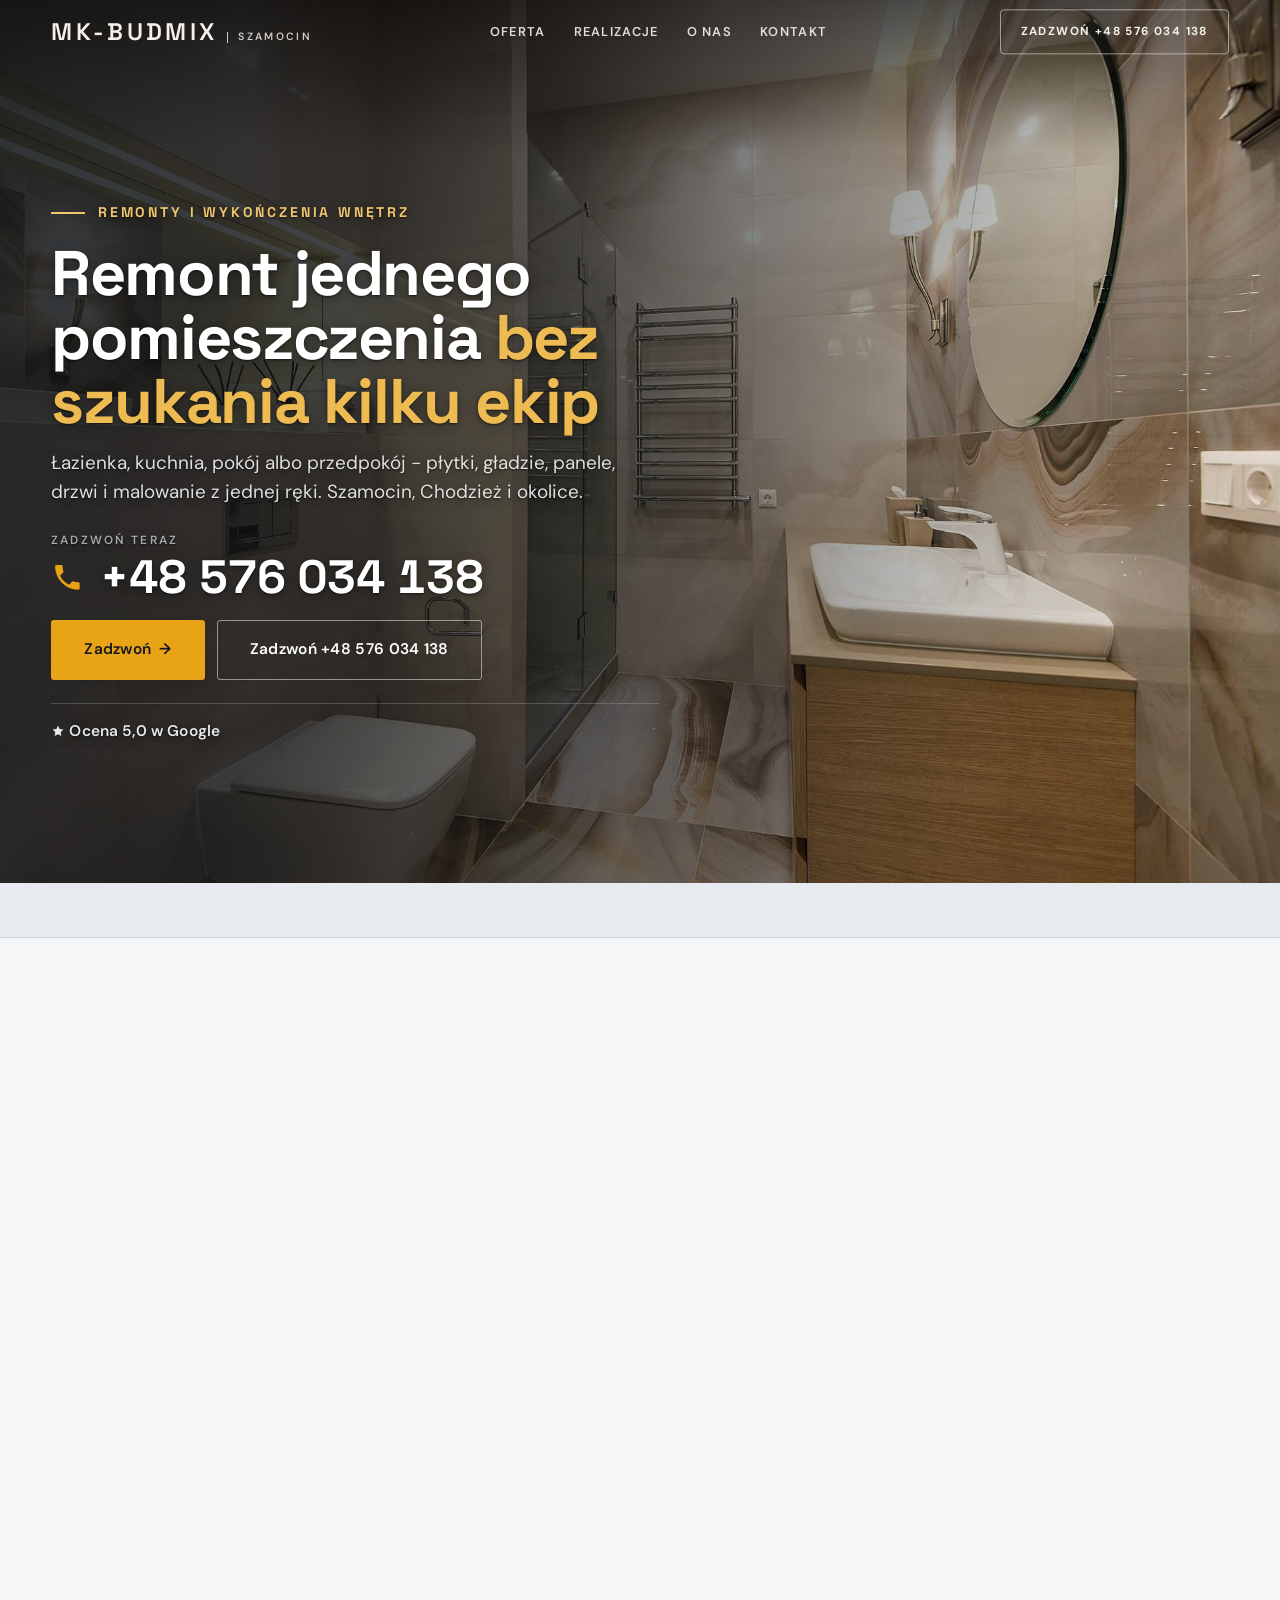
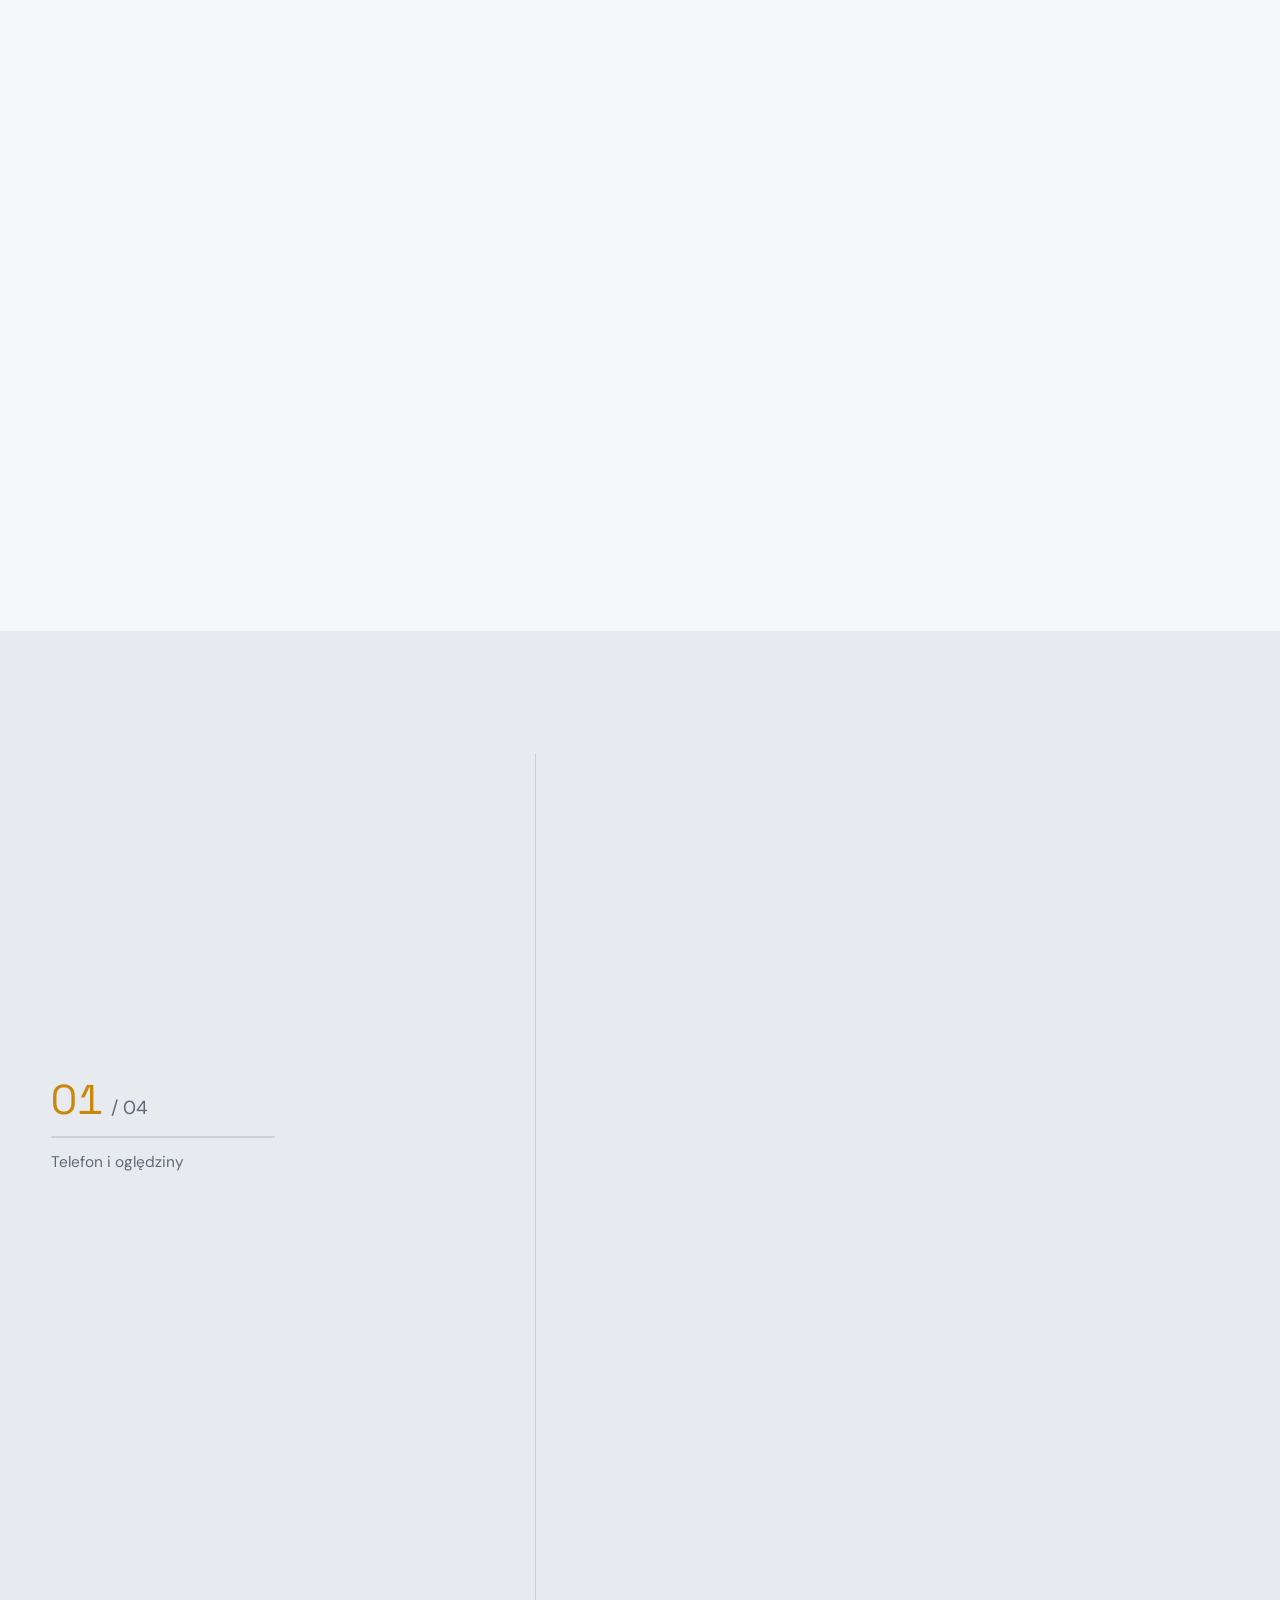
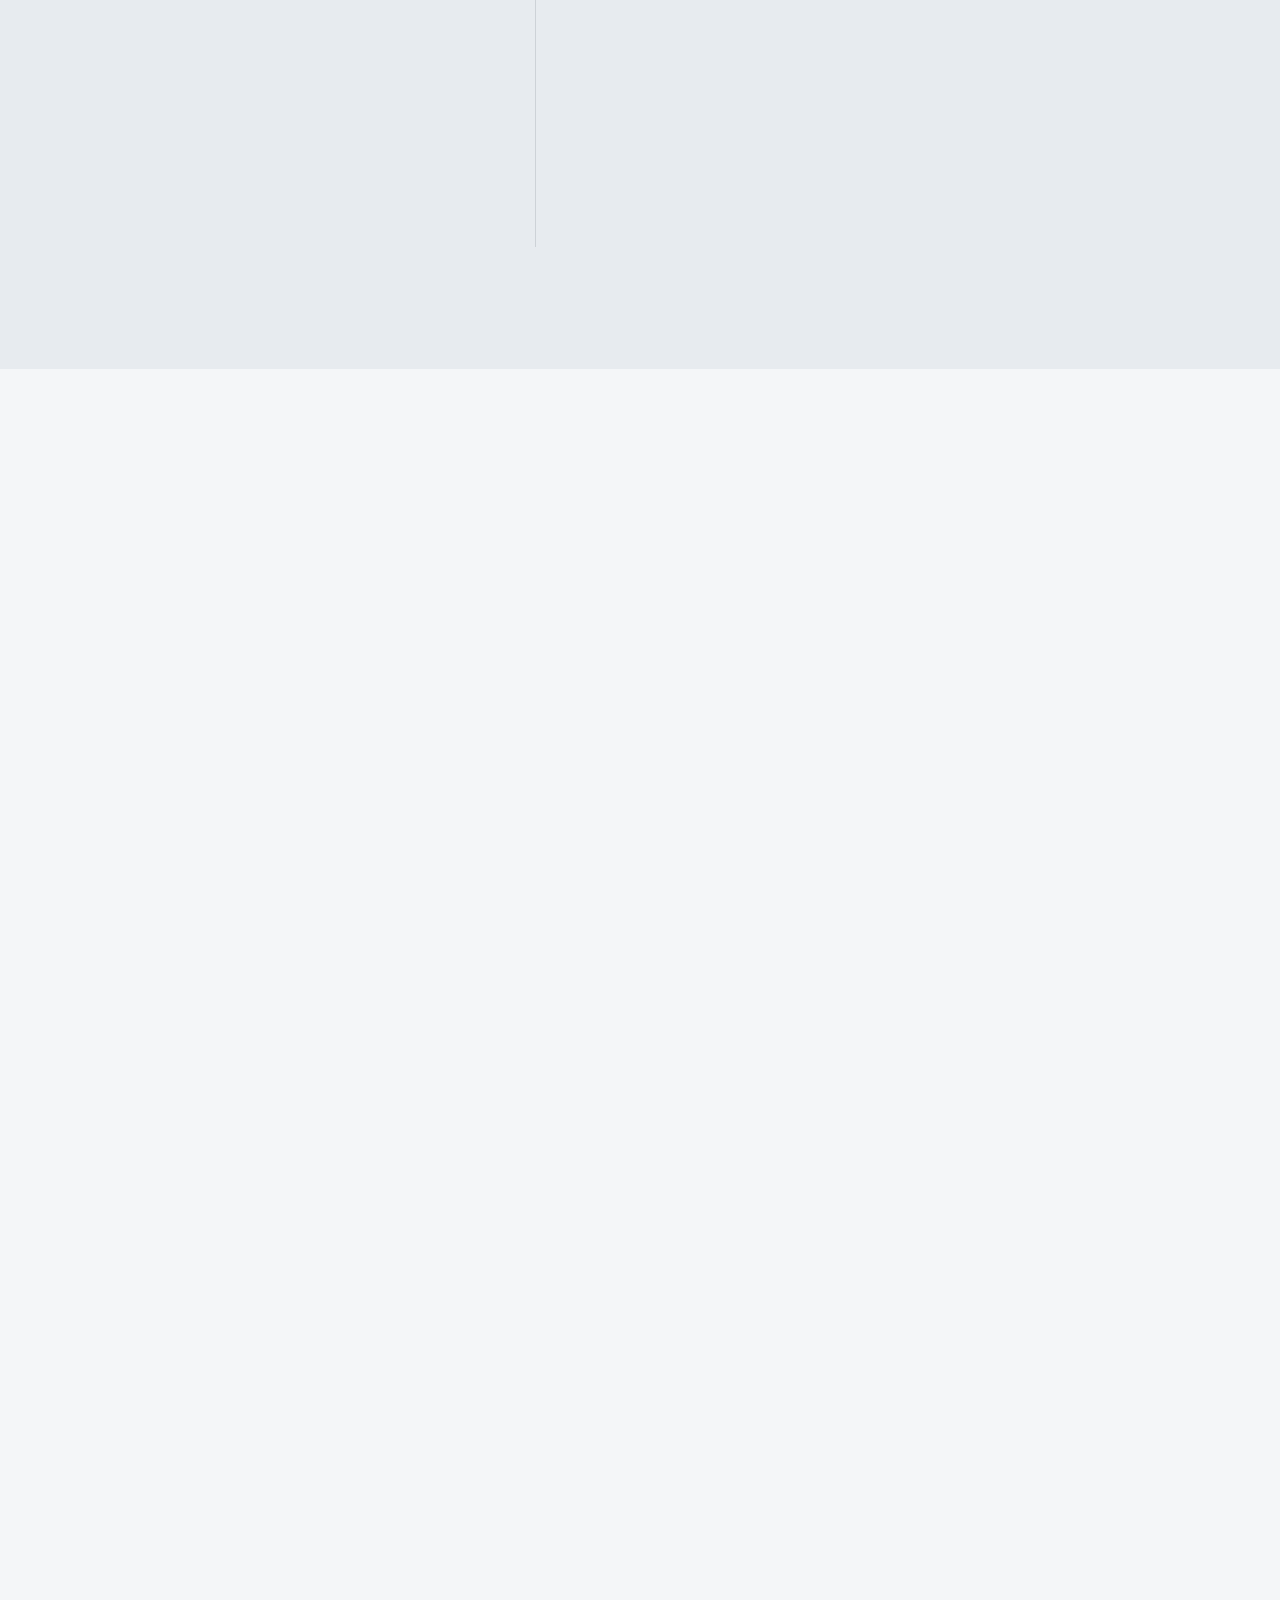
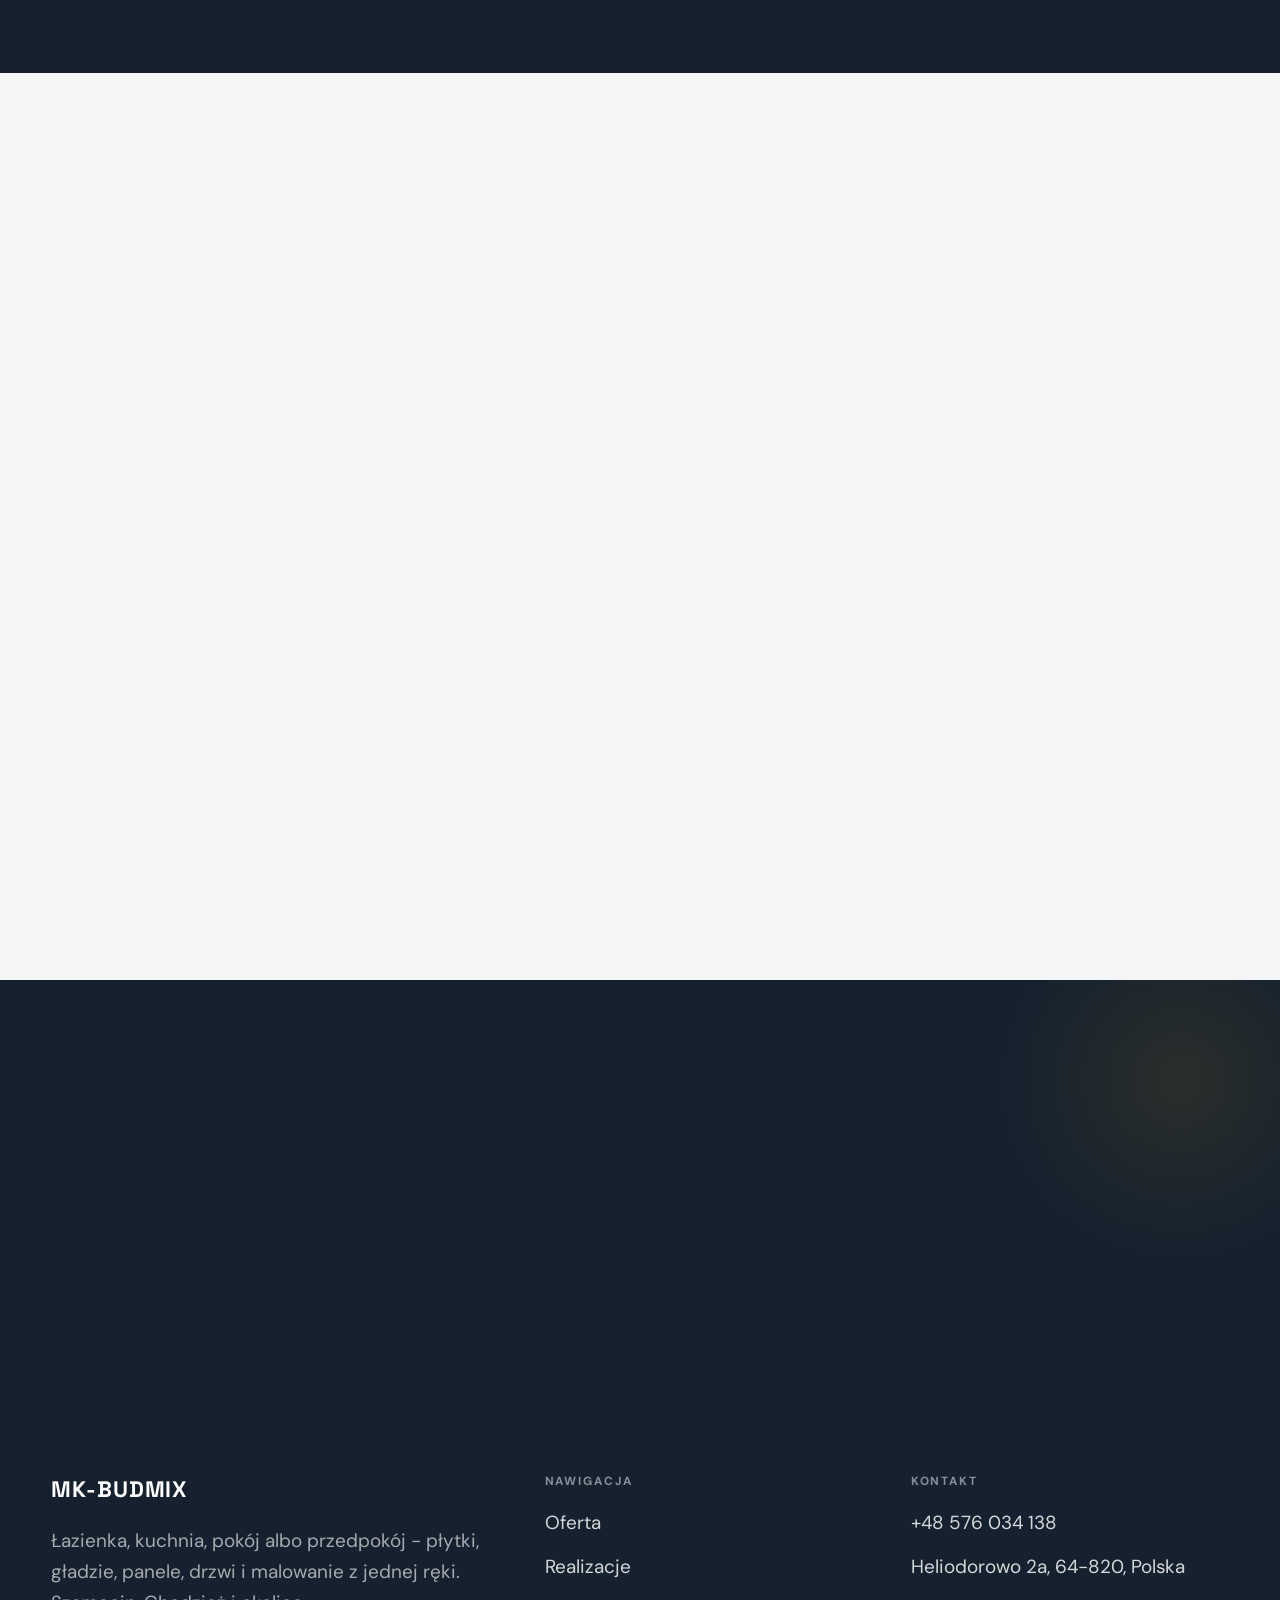
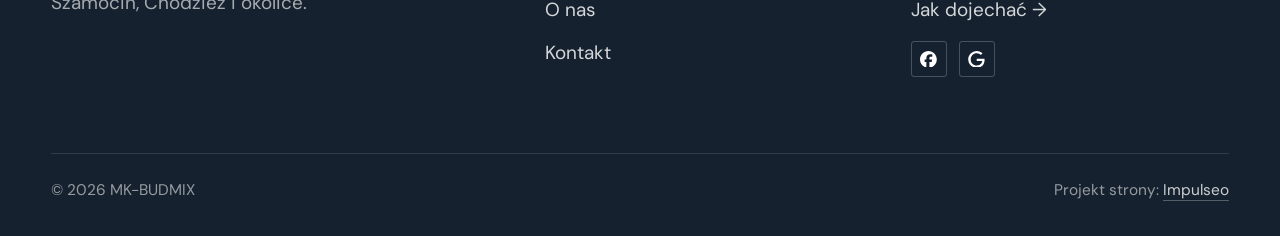
==== index.html @ 7af7baf3 "Strona demo: mk-budmix" ====
<!DOCTYPE html>
<html lang="pl">
<head>
<meta charset="UTF-8">
<meta name="viewport" content="width=device-width, initial-scale=1.0">
<title>MK-BUDMIX - Remonty i wykończenia wnętrz · Szamocin, Chodzież</title>
<meta name="description" content="MK-BUDMIX - remonty łazienek, kuchni i pojedynczych pokoi: płytki, płyty G-K, panele, malowanie, montaż drzwi. Ponad 20 lat doświadczenia. Zadzwoń i umów oględziny.">
<link rel="canonical" href="https://kris20032.github.io/mk-budmix/">
<meta name="robots" content="noindex, nofollow">
<meta property="og:type" content="website">
<meta property="og:locale" content="pl_PL">
<meta property="og:site_name" content="MK-BUDMIX">
<meta property="og:title" content="MK-BUDMIX - Remonty i wykończenia wnętrz · Szamocin, Chodzież">
<meta property="og:description" content="MK-BUDMIX - remonty łazienek, kuchni i pojedynczych pokoi: płytki, płyty G-K, panele, malowanie, montaż drzwi. Ponad 20 lat doświadczenia. Zadzwoń i umów oględziny.">
<meta property="og:url" content="https://kris20032.github.io/mk-budmix/">
<meta property="og:image" content="https://kris20032.github.io/mk-budmix/img/og.jpg">
<meta property="og:image:width" content="1200">
<meta property="og:image:height" content="630">
<meta name="twitter:card" content="summary_large_image">
<script type="application/ld+json">{"@context": "https://schema.org", "@type": "LocalBusiness", "name": "MK-BUDMIX", "url": "https://kris20032.github.io/mk-budmix/", "telephone": "+48576034138", "image": "https://kris20032.github.io/mk-budmix/img/og.jpg", "areaServed": "Szamocin", "sameAs": ["https://maps.google.com/?cid=6719419968055994980&g_mp=Cidnb29nbGUubWFwcy5wbGFjZXMudjEuUGxhY2VzLlNlYXJjaFRleHQQAhgEIAA", "https://www.facebook.com/p/Mk-budmix-100063511029299/"]}</script>
<link rel="preconnect" href="https://fonts.googleapis.com">
<link rel="preconnect" href="https://fonts.gstatic.com" crossorigin>
<link href="https://fonts.googleapis.com/css2?family=Space+Grotesk:wght@500;600;700&family=DM+Sans:opsz,wght@9..40,400;9..40,500;9..40,600&display=swap" rel="stylesheet">
<link rel="stylesheet" href="assets/styles.css?v=aef503f2">
</head>
<body>

<header class="nav">
  <div class="wrap nav-inner">
    <a class="brand" href="index.html"><span class="name">MK-BUDMIX</span><span class="sub">Szamocin</span></a>
    <nav class="nav-links">
      <a href="oferta.html">Oferta</a>
      <a href="realizacje.html">Realizacje</a>
      <a href="o-nas.html">O nas</a>
      <a href="kontakt.html">Kontakt</a>
      <a href="tel:+48576034138" class="btn btn-accent">Zadzwoń +48 576 034 138</a>
    </nav>
    <button class="nav-toggle" aria-label="Menu"><span></span><span></span><span></span></button>
  </div>
</header>

<main>
<section class="hero-fach">
  <img class="hf-photo" src="img/hero.jpg" fetchpriority="high" alt="MK-BUDMIX" width="1880" height="1255">
  <div class="hf-panel">
    <div class="hf-inner">
      <span class="hf-kicker">Remonty i wykończenia wnętrz</span>
      <h1 class="hf-title">Remont jednego pomieszczenia <em>bez szukania kilku ekip</em></h1>
      <p class="hf-lead">Łazienka, kuchnia, pokój albo przedpokój - płytki, gładzie, panele, drzwi i malowanie z jednej ręki. Szamocin, Chodzież i okolice.</p>
      <a class="hf-phone" href="tel:+48576034138"><span class="hf-phone-lab">Zadzwoń teraz</span><span class="hf-phone-num"><svg class="ico-tel" width="16" height="16" viewBox="0 0 24 24" fill="none" aria-hidden="true"><path d="M6.6 10.8a15.5 15.5 0 0 0 6.6 6.6l2.2-2.2a1 1 0 0 1 1-.24 11.4 11.4 0 0 0 3.6.58 1 1 0 0 1 1 1V20a1 1 0 0 1-1 1A17 17 0 0 1 3 4a1 1 0 0 1 1-1h3.5a1 1 0 0 1 1 1c0 1.25.2 2.46.58 3.6a1 1 0 0 1-.25 1l-2.23 2.2Z" fill="currentColor"/></svg> +48 576 034 138</span></a>
      <div class="hf-actions">
        <a href="kontakt.html" class="btn btn-accent">Zadzwoń <span class="arr">→</span></a>
        <a href="tel:+48576034138" class="btn btn-ghost hf-ghost">Zadzwoń +48 576 034 138</a>
      </div>
      <div class="hf-trust"><svg class="ico-star" width="14" height="14" viewBox="0 0 24 24" style="vertical-align:-2px" aria-hidden="true"><path d="M12 2.8l2.85 5.8 6.4.93-4.63 4.5 1.1 6.37L12 17.4l-5.72 3 1.1-6.37-4.63-4.5 6.4-.93L12 2.8Z" fill="currentColor"/></svg> Ocena 5,0 w Google</div>
    </div>
  </div>
</section>
<section class="fach-promise">
  <div class="wrap">
    <ul class="fp-row reveal"><li>Ponad 20 lat doświadczenia</li><li>Szamocin, Chodzież i okolice</li><li>Wycena przed pracą</li></ul>
  </div>
</section>
<section class="objawy">
  <div class="wrap">
    <div class="head reveal">
      <span class="eyebrow">Zacznij tutaj</span>
      <h2>Co chcesz odnowić?</h2>
      <p>Wybierz pomieszczenie albo rodzaj pracy - oddzwonimy i umówimy oględziny.</p>
    </div>
    <div class="obj-grid">
      <a class="obj-tile reveal" href="kontakt.html"><span class="ot-row"><span class="ot-name">Remont łazienki</span><span class="ot-arr" aria-hidden="true">→</span></span></a>
      <a class="obj-tile reveal" href="kontakt.html"><span class="ot-row"><span class="ot-name">Remont kuchni</span><span class="ot-arr" aria-hidden="true">→</span></span></a>
      <a class="obj-tile reveal" href="kontakt.html"><span class="ot-row"><span class="ot-name">Odnowienie pokoju</span><span class="ot-arr" aria-hidden="true">→</span></span></a>
      <a class="obj-tile reveal" href="kontakt.html"><span class="ot-row"><span class="ot-name">Nowe płytki</span><span class="ot-arr" aria-hidden="true">→</span></span></a>
      <a class="obj-tile reveal" href="kontakt.html"><span class="ot-row"><span class="ot-name">Zabudowa G-K</span><span class="ot-arr" aria-hidden="true">→</span></span></a>
      <a class="obj-tile reveal" href="kontakt.html"><span class="ot-row"><span class="ot-name">Montaż drzwi</span><span class="ot-arr" aria-hidden="true">→</span></span></a>
    </div>
  </div>
</section>
<section class="gateways-band">
  <div class="wrap">
    <div class="gateways">
      <a href="oferta.html" class="gateway reveal"><img src="img/g1.jpg" alt="Remont łazienki" loading="lazy" width="1533" height="2048" decoding="async"><span class="g-ttl">Remont łazienki</span></a>
      <a href="oferta.html" class="gateway reveal"><img src="img/g2.jpg" alt="Remont kuchni" loading="lazy" width="1380" height="1918" decoding="async"><span class="g-ttl">Remont kuchni</span></a>
      <a href="oferta.html" class="gateway reveal"><img src="img/g3.jpg" alt="Pokój i przedpokój" loading="lazy" width="1500" height="2000" decoding="async"><span class="g-ttl">Pokój i przedpokój</span></a>
    </div>
  </div>
</section>
<section class="proces proces-os fachowcy">
  <div class="wrap proc-grid">
    <div class="proc-side">
      <div class="head reveal">
        <span class="eyebrow">Jak pracujemy</span>
        <h2>Wiesz, na czym stoisz - na każdym etapie</h2>
        <p>Od pierwszego telefonu do odbioru roboty - krok po kroku.</p>
      </div>
      <div class="proc-count" aria-hidden="true"><span class="pc-cur">01</span><span class="pc-all">/ 04</span></div>
      <div class="proc-bar" aria-hidden="true"><i></i></div>
      <p class="proc-now" aria-hidden="true">Telefon i oględziny</p>
    </div>
    <ol class="proces-line">
      <li class="reveal"><span class="pno">01</span><h3>Telefon i oględziny</h3><p>Dzwonisz, mówisz, które pomieszczenie chcesz odnowić. Przyjeżdżamy, mierzymy i oglądamy ściany, podłogę i instalacje.</p></li>
      <li class="reveal"><span class="pno">02</span><h3>Wycena przed pracą</h3><p>Dostajesz cenę i termin, zanim wejdziemy z narzędziami. Wiesz, ile kosztuje robota, a ile materiał.</p></li>
      <li class="reveal"><span class="pno">03</span><h3>Remont z jednej ręki</h3><p>Płytki, gładzie, panele, drzwi i malowanie robi jedna ekipa. Nie umawiasz kilku fachowców i nie czekasz między nimi.</p></li>
      <li class="reveal"><span class="pno">04</span><h3>Porządek i odbiór</h3><p>Po pracy zostawiamy pomieszczenie gotowe do używania, przechodzimy po nim razem i poprawiamy to, co zauważysz.</p></li>
    </ol>
  </div>
</section>
<section>
  <div class="wrap">
    <div class="head reveal">
      <span class="eyebrow">Realizacje</span>
      <h2>Nasze łazienki, kuchnie i pokoje</h2>
      <p>Zdjęcia z naszych realizacji - głównie pojedyncze pomieszczenia odnowione od podłogi po sufit.</p>
    </div>
    <div class="gallery">
      <div class="tile t-two3 reveal"><img src="img/g4.jpg" alt="MK-BUDMIX" loading="lazy" width="1536" height="2048" decoding="async"></div>
      <div class="tile t-third reveal"><img src="img/g5.jpg" alt="MK-BUDMIX" loading="lazy" width="1536" height="2048" decoding="async"></div>
      <div class="tile t-third reveal"><img src="img/g6.jpg" alt="MK-BUDMIX" loading="lazy" width="1200" height="1600" decoding="async"></div>
      <div class="tile t-third reveal"><img src="img/g7.jpg" alt="MK-BUDMIX" loading="lazy" width="1536" height="2048" decoding="async"></div>
      <div class="tile t-third reveal"><img src="img/g8.jpg" alt="MK-BUDMIX" loading="lazy" width="1416" height="1924" decoding="async"></div>
    </div>
    <div style="margin-top:var(--space-7)" class="reveal"><a href="realizacje.html" class="btn btn-accent">Pełna galeria <span class="arr">→</span></a></div>
  </div>
</section>
<section class="fach-uslugi">
  <div class="wrap">
    <div class="head reveal">
      <span class="eyebrow">Zakres prac</span>
      <h2>Remontujemy pomieszczenie po pomieszczeniu</h2>
      <p>Najczęstsze zlecenia. Przy każdym piszę, co wchodzi w zakres.</p>
    </div>
    <ul class="fu-list">
      <li class="fu-row reveal"><div class="fu-name">Remont łazienki</div><div class="fu-desc">Skucie starych płytek, stelaż podtynkowy, nowe płytki, kabina albo wanna, biały montaż.</div><a class="fu-cta" href="kontakt.html">Wycena <span class="arr">→</span></a></li>
      <li class="fu-row reveal"><div class="fu-name">Remont kuchni</div><div class="fu-desc">Płytki nad blatem i na podłodze, gładzie, malowanie, przygotowanie ścian pod meble kuchenne.</div><a class="fu-cta" href="kontakt.html">Wycena <span class="arr">→</span></a></li>
      <li class="fu-row reveal"><div class="fu-name">Pokój i przedpokój</div><div class="fu-desc">Gładzie, malowanie, panele albo parkiet, listwy i nowe drzwi. Jeden pokój to dla nas normalne zlecenie.</div><a class="fu-cta" href="kontakt.html">Wycena <span class="arr">→</span></a></li>
      <li class="fu-row reveal"><div class="fu-name">Płyty G-K i sufity</div><div class="fu-desc">Ścianki działowe, zabudowy, obniżone sufity z oświetleniem, sufity napinane i zabudowa poddasza.</div><a class="fu-cta" href="kontakt.html">Wycena <span class="arr">→</span></a></li>
      <li class="fu-row reveal"><div class="fu-name">Montaż drzwi i składanie mebli</div><div class="fu-desc">Osadzenie drzwi z ościeżnicą, regulacja, naprawa okien, złożenie i montaż mebli.</div><a class="fu-cta" href="kontakt.html">Wycena <span class="arr">→</span></a></li>
      <li class="fu-row reveal"><div class="fu-name">Drobne prace i złota rączka</div><div class="fu-desc">Rzeczy, z którymi duża firma nie przyjedzie: poprawka płytek, wymiana listew, pomalowanie jednej ściany.</div><a class="fu-cta" href="kontakt.html">Wycena <span class="arr">→</span></a></li>
    </ul>
    <div style="margin-top:var(--space-7)" class="reveal"><a href="oferta.html" class="btn btn-ghost">Pełna oferta <span class="arr">→</span></a></div>
  </div>
</section>
<section class="stopklatka" aria-hidden="true">
  <div class="stk-bg" style="background-image:url(img/g11.jpg)"></div>
</section>
<section class="opinie">
  <div class="wrap">
    <div class="head center reveal">
      <span class="eyebrow">Opinie</span>
      <h2>Co mówią klienci</h2>
    </div>
    <p class="op-meta reveal"><span class="g-badge"><svg class="gb-ico" viewBox="0 0 24 24" width="18" height="18" aria-hidden="true"><path fill="#4285F4" d="M22.56 12.25c0-.78-.07-1.53-.2-2.25H12v4.26h5.92c-.26 1.37-1.04 2.53-2.21 3.31v2.77h3.57c2.08-1.92 3.28-4.74 3.28-8.09z"/><path fill="#34A853" d="M12 23c2.97 0 5.46-.98 7.28-2.66l-3.57-2.77c-.98.66-2.23 1.06-3.71 1.06-2.86 0-5.29-1.93-6.16-4.53H2.18v2.84C3.99 20.53 7.7 23 12 23z"/><path fill="#FBBC05" d="M5.84 14.09c-.22-.66-.35-1.36-.35-2.09s.13-1.43.35-2.09V7.07H2.18C1.43 8.55 1 10.22 1 12s.43 3.45 1.18 4.93l2.85-2.22.81-.62z"/><path fill="#EA4335" d="M12 5.38c1.62 0 3.06.56 4.21 1.64l3.15-3.15C17.45 2.09 14.97 1 12 1 7.7 1 3.99 3.47 2.18 7.07l3.66 2.84c.87-2.6 3.3-4.53 6.16-4.53z"/></svg><b class="gb-ocena">5,0</b><svg class="gb-stars" viewBox="0 0 90 18" width="74" height="14.8" aria-hidden="true"><g fill="currentColor" opacity=".26"><path transform="translate(0,0)" d="M9 1.6l2.2 4.46 4.92.72-3.56 3.47.84 4.9L9 12.74l-4.4 2.31.84-4.9L1.88 6.68l4.92-.72L9 1.6Z"/><path transform="translate(18,0)" d="M9 1.6l2.2 4.46 4.92.72-3.56 3.47.84 4.9L9 12.74l-4.4 2.31.84-4.9L1.88 6.68l4.92-.72L9 1.6Z"/><path transform="translate(36,0)" d="M9 1.6l2.2 4.46 4.92.72-3.56 3.47.84 4.9L9 12.74l-4.4 2.31.84-4.9L1.88 6.68l4.92-.72L9 1.6Z"/><path transform="translate(54,0)" d="M9 1.6l2.2 4.46 4.92.72-3.56 3.47.84 4.9L9 12.74l-4.4 2.31.84-4.9L1.88 6.68l4.92-.72L9 1.6Z"/><path transform="translate(72,0)" d="M9 1.6l2.2 4.46 4.92.72-3.56 3.47.84 4.9L9 12.74l-4.4 2.31.84-4.9L1.88 6.68l4.92-.72L9 1.6Z"/></g><clipPath id="gs1000"><rect x="0" y="0" width="90.0" height="18"/></clipPath><g fill="#FBBC04" clip-path="url(#gs1000)"><path transform="translate(0,0)" d="M9 1.6l2.2 4.46 4.92.72-3.56 3.47.84 4.9L9 12.74l-4.4 2.31.84-4.9L1.88 6.68l4.92-.72L9 1.6Z"/><path transform="translate(18,0)" d="M9 1.6l2.2 4.46 4.92.72-3.56 3.47.84 4.9L9 12.74l-4.4 2.31.84-4.9L1.88 6.68l4.92-.72L9 1.6Z"/><path transform="translate(36,0)" d="M9 1.6l2.2 4.46 4.92.72-3.56 3.47.84 4.9L9 12.74l-4.4 2.31.84-4.9L1.88 6.68l4.92-.72L9 1.6Z"/><path transform="translate(54,0)" d="M9 1.6l2.2 4.46 4.92.72-3.56 3.47.84 4.9L9 12.74l-4.4 2.31.84-4.9L1.88 6.68l4.92-.72L9 1.6Z"/><path transform="translate(72,0)" d="M9 1.6l2.2 4.46 4.92.72-3.56 3.47.84 4.9L9 12.74l-4.4 2.31.84-4.9L1.88 6.68l4.92-.72L9 1.6Z"/></g></svg><span class="gb-txt">w Google</span></span></p>
    <p class="op-meta reveal"><a class="op-google" href="https://maps.google.com/?cid=6719419968055994980&amp;g_mp=Cidnb29nbGUubWFwcy5wbGFjZXMudjEuUGxhY2VzLlNlYXJjaFRleHQQAhgEIAA" target="_blank" rel="noopener"><svg class="op-g-ico" viewBox="0 0 24 24" width="17" height="17" aria-hidden="true"><path fill="#4285F4" d="M22.56 12.25c0-.78-.07-1.53-.2-2.25H12v4.26h5.92c-.26 1.37-1.04 2.53-2.21 3.31v2.77h3.57c2.08-1.92 3.28-4.74 3.28-8.09z"/><path fill="#34A853" d="M12 23c2.97 0 5.46-.98 7.28-2.66l-3.57-2.77c-.98.66-2.23 1.06-3.71 1.06-2.86 0-5.29-1.93-6.16-4.53H2.18v2.84C3.99 20.53 7.7 23 12 23z"/><path fill="#FBBC05" d="M5.84 14.09c-.22-.66-.35-1.36-.35-2.09s.13-1.43.35-2.09V7.07H2.18C1.43 8.55 1 10.22 1 12s.43 3.45 1.18 4.93l2.85-2.22.81-.62z"/><path fill="#EA4335" d="M12 5.38c1.62 0 3.06.56 4.21 1.64l3.15-3.15C17.45 2.09 14.97 1 12 1 7.7 1 3.99 3.47 2.18 7.07l3.66 2.84c.87-2.6 3.3-4.53 6.16-4.53z"/></svg><span>Zobacz opinie w Google</span><span class="arr">→</span></a></p>
    <div class="opinie-grid">
      <figure class="op-card reveal"><span class="op-star"><svg class="ico-star" width="14" height="14" viewBox="0 0 24 24" style="vertical-align:-2px" aria-hidden="true"><path d="M12 2.8l2.85 5.8 6.4.93-4.63 4.5 1.1 6.37L12 17.4l-5.72 3 1.1-6.37-4.63-4.5 6.4-.93L12 2.8Z" fill="currentColor"/></svg><svg class="ico-star" width="14" height="14" viewBox="0 0 24 24" style="vertical-align:-2px" aria-hidden="true"><path d="M12 2.8l2.85 5.8 6.4.93-4.63 4.5 1.1 6.37L12 17.4l-5.72 3 1.1-6.37-4.63-4.5 6.4-.93L12 2.8Z" fill="currentColor"/></svg><svg class="ico-star" width="14" height="14" viewBox="0 0 24 24" style="vertical-align:-2px" aria-hidden="true"><path d="M12 2.8l2.85 5.8 6.4.93-4.63 4.5 1.1 6.37L12 17.4l-5.72 3 1.1-6.37-4.63-4.5 6.4-.93L12 2.8Z" fill="currentColor"/></svg><svg class="ico-star" width="14" height="14" viewBox="0 0 24 24" style="vertical-align:-2px" aria-hidden="true"><path d="M12 2.8l2.85 5.8 6.4.93-4.63 4.5 1.1 6.37L12 17.4l-5.72 3 1.1-6.37-4.63-4.5 6.4-.93L12 2.8Z" fill="currentColor"/></svg><svg class="ico-star" width="14" height="14" viewBox="0 0 24 24" style="vertical-align:-2px" aria-hidden="true"><path d="M12 2.8l2.85 5.8 6.4.93-4.63 4.5 1.1 6.37L12 17.4l-5.72 3 1.1-6.37-4.63-4.5 6.4-.93L12 2.8Z" fill="currentColor"/></svg></span><blockquote>Bardzo profesjonalne wykonanie zlecenia. Duża wiedza i fachowość. Posiadanie i wykorzystywanie do prac mnóstwo specjalistycznych urządzeń. Kultura osobista i kultura pracy za bardzo rozsądne ceny. Polecam.</blockquote><span class="op-autor">J.S., opinia z Oferteo</span></figure>
    </div>
  </div>
</section>
<section class="cta">
  <div class="wrap">
    <div class="reveal">
      <span class="eyebrow">Współpraca</span>
      <h2>Potrzebujesz fachowca? Wycenimy za darmo.</h2>
      <p>Zadzwoń, umówimy termin oględzin. Cenę poznasz przed robotą, nie po niej.</p>
    </div>
    <div class="cta-actions reveal">
      <a href="kontakt.html" class="btn btn-light">Zadzwoń <span class="arr">→</span></a>
      <a href="tel:+48576034138" class="btn btn-ghost btn-ghost-cta">+48 576 034 138</a>
    </div>
  </div>
</section>
</main>

<footer>
  <div class="wrap">
    <div class="foot-grid">
      <div class="foot-brand">
        <div class="name">MK-BUDMIX</div>
        <p>Łazienka, kuchnia, pokój albo przedpokój - płytki, gładzie, panele, drzwi i malowanie z jednej ręki. Szamocin, Chodzież i okolice.</p>
      </div>
      <div class="foot-col">
        <h4>Nawigacja</h4>
        <a href="oferta.html">Oferta</a>
        <a href="realizacje.html">Realizacje</a>
        <a href="o-nas.html">O nas</a>
        <a href="kontakt.html">Kontakt</a>
      </div>
      <div class="foot-col">
        <h4>Kontakt</h4>
        <a href="tel:+48576034138">+48 576 034 138</a>
        <p>Heliodorowo 2a, 64-820, Polska</p>
        <a href="https://maps.google.com/?cid=6719419968055994980&g_mp=Cidnb29nbGUubWFwcy5wbGFjZXMudjEuUGxhY2VzLlNlYXJjaFRleHQQAhgEIAA" target="_blank" rel="noopener">Jak dojechać →</a>
      <div class="foot-soc">
        <a class="soc" href="https://www.facebook.com/p/Mk-budmix-100063511029299/" target="_blank" rel="noopener" aria-label="Facebook - MK-BUDMIX"><svg viewBox="0 0 24 24" aria-hidden="true" focusable="false"><path d="M9.101 23.691v-7.98H6.627v-3.667h2.474v-1.58c0-4.085 1.848-5.978 5.858-5.978.401 0 .955.042 1.468.103a8.68 8.68 0 0 1 1.141.195v3.325a8.623 8.623 0 0 0-.653-.036 26.805 26.805 0 0 0-.733-.009c-.707 0-1.259.096-1.675.309a1.686 1.686 0 0 0-.679.622c-.258.42-.374.995-.374 1.752v1.297h3.919l-.386 2.103-.287 1.564h-3.246v8.245C19.396 23.238 24 18.179 24 12.044c0-6.627-5.373-12-12-12s-12 5.373-12 12c0 5.628 3.874 10.35 9.101 11.647Z" fill="currentColor"/></svg></a>
        <a class="soc" href="https://maps.google.com/?cid=6719419968055994980&g_mp=Cidnb29nbGUubWFwcy5wbGFjZXMudjEuUGxhY2VzLlNlYXJjaFRleHQQAhgEIAA" target="_blank" rel="noopener" aria-label="Google - MK-BUDMIX"><svg viewBox="0 0 24 24" aria-hidden="true" focusable="false"><path d="M12.48 10.92v3.28h7.84c-.24 1.84-.853 3.187-1.787 4.133-1.147 1.147-2.933 2.4-6.053 2.4-4.827 0-8.6-3.893-8.6-8.72s3.773-8.72 8.6-8.72c2.6 0 4.507 1.027 5.907 2.347l2.307-2.307C18.747 1.44 16.133 0 12.48 0 5.867 0 .307 5.387.307 12s5.56 12 12.173 12c3.573 0 6.267-1.173 8.373-3.36 2.16-2.16 2.84-5.213 2.84-7.667 0-.76-.053-1.467-.173-2.053H12.48z" fill="currentColor"/></svg></a>
      </div>
      </div>
    </div>
    <div class="foot-bot">
      <span>© 2026 MK-BUDMIX</span>
      <span>Projekt strony: <a class="foot-credit" href="https://impulseo.pl" target="_blank" rel="noopener">Impulseo</a></span>
    </div>
  </div>
</footer>
<div class="sticky-call"><a class="sc-call" href="tel:+48576034138"><svg class="ico-tel" width="16" height="16" viewBox="0 0 24 24" fill="none" aria-hidden="true"><path d="M6.6 10.8a15.5 15.5 0 0 0 6.6 6.6l2.2-2.2a1 1 0 0 1 1-.24 11.4 11.4 0 0 0 3.6.58 1 1 0 0 1 1 1V20a1 1 0 0 1-1 1A17 17 0 0 1 3 4a1 1 0 0 1 1-1h3.5a1 1 0 0 1 1 1c0 1.25.2 2.46.58 3.6a1 1 0 0 1-.25 1l-2.23 2.2Z" fill="currentColor"/></svg> Zadzwoń</a><a class="sc-quote" href="kontakt.html">Zadzwoń</a></div>
<div class="demo-wazne" data-do="2026-11-03" data-cykl="3" hidden><svg class="dw-ico" width="13" height="13" viewBox="0 0 24 24" fill="none" aria-hidden="true"><circle cx="12" cy="12" r="8.6" stroke="currentColor" stroke-width="1.8"/><path d="M12 7.2V12l3.3 2" stroke="currentColor" stroke-width="1.8" stroke-linecap="round"/></svg><span class="dw-txt"></span></div>

<script src="assets/main.js"></script>
</body>
</html>
---- assets/styles.css ----
/* ============================================================
   STOLBASZ — premium, architektoniczny B2B fit-out
   Jasna paleta, zero brązu. System wg premium-web-craft.
   Projekt strony: Impulseo (impulseo.pl)
   ============================================================ */

:root{
  /* PALETA — jasna, architektoniczna, chłodna */
  --paper:#F4F6F8;          /* główne tło */
  --paper-2:#E7EBEF;        /* sekcje alternatywne (chłodny jasny szary) */
  --paper-3:#E7EBEF;        /* delikatne wypełnienia */
  --ink:#15212E;            /* tekst główny — chłodny grafit */
  --ink-soft:#243443;       /* nagłówki drugorzędne */
  --muted:#6B7785;          /* tekst poboczny */
  --line:rgba(21,33,46,.12);/* hairline */
  --accent:#E8A317;         /* stonowany petrol-slate — jedyny akcent */
  --accent-d:#C9870C;
  --accent-soft:rgba(232,163,23,.10);
  --dark:#15212E;           /* sekcje ciemne (stopka/CTA) */

  /* HOVER ZDJĘĆ — JEDEN standard dla całego silnika (decyzja K. 04.08.2026, artefakt z wariantami).
     AKTUALNE (K.+Szymon 09.08.2026, wybór z artefaktu 6 wariantów): zoom 1.05 przy 1.4s -
     przy tak długim czasie mocniejszy kadr NIE skacze, tylko „oddycha". Poprzedni standard
     (1.02 / .55s z 04.08) odbierany jako dynamiczny i szybki.
     Spoczynek lekko przygaszony, ale TYLKO tam, gdzie jest mysz (@media hover:hover) —
     na telefonie zdjęcia zostają w pełnej jasności. */
  --img-zoom:1.05;                   /* K.+Szymon 09.08: wariant F z artefaktu porównawczego */
  --img-rest:brightness(.95) saturate(.99);
  --img-hot:brightness(1.06) saturate(1.05);
  --img-dur:1.4s;                    /* K.+Szymon 09.08 (wariant F): powoli = elegancko */
  --img-ease:cubic-bezier(.16,.84,.44,1);  /* miękki ogon, efekt „oddychania" */

  /* ODSTĘPY — skala 4/8 */
  --space-1:4px; --space-2:8px; --space-3:12px; --space-4:16px; --space-5:24px;
  --space-6:32px; --space-7:48px; --space-8:64px; --space-9:96px; --space-10:128px;

  /* TYPOGRAFIA — fluid clamp() (skala podbita 16.07.2026: większe, czytelniejsze litery — uwaga Adama) */
  --text-sm:clamp(.9rem,.87rem + .12vw,1rem);
  --text-base:clamp(1.08rem,1.04rem + .18vw,1.2rem);
  --text-lg:clamp(1.24rem,1.15rem + .34vw,1.44rem);
  --text-h3:clamp(1.34rem,1.22rem + .55vw,1.66rem);
  --text-h2:clamp(2.1rem,1.66rem + 2.1vw,3.1rem);
  --text-h1:clamp(2.9rem,2.1rem + 4vw,5.1rem);

  /* PROMIENIE — architektoniczne, raczej ostre */
  --r-sm:3px; --r-md:6px; --r-lg:10px;

  /* RUCH */
  --ease:cubic-bezier(.25,.46,.45,.94); --dur:.24s;

  /* CIENIE — miękkie, warstwowe */
  --sh-sm:0 1px 2px rgba(16,24,32,.04), 0 2px 8px rgba(16,24,32,.05);
  --sh-md:0 2px 6px rgba(16,24,32,.05), 0 12px 28px -8px rgba(16,24,32,.12);
  --sh-lg:0 6px 14px rgba(16,24,32,.07), 0 26px 56px -18px rgba(16,24,32,.22);

  --hairline:1px solid var(--line);

  --font-display:'Space Grotesk','Inter',sans-serif;
  --font-body:'DM Sans','Inter',sans-serif;
}

*{box-sizing:border-box;margin:0;padding:0}
html{scroll-behavior:smooth}
body{
  font-family:var(--font-body);
  font-size:var(--text-base);
  line-height:1.65;
  color:var(--ink);
  background:var(--paper);
  -webkit-font-smoothing:antialiased;
  text-rendering:optimizeLegibility;
}
img{max-width:100%;height:auto;display:block}  /* height:auto = width/height z atrybutów trzyma proporcje (TOP#12) */
a{color:inherit;text-decoration:none}

.wrap{width:min(92%,1180px);margin-inline:auto}
section{padding-block:clamp(52px,6.5vw,96px)}

h1,h2,h3{font-family:var(--font-display);font-weight:700;line-height:1.08;letter-spacing:-.02em;color:var(--ink)}
h1{font-size:var(--text-h1);letter-spacing:-.035em}
h2{font-size:var(--text-h2);letter-spacing:-.025em}
h3{font-size:var(--text-h3)}
/* MIARA — długość wiersza. WCAG 2.2 SC 1.4.8: max 80 znaków; Butterick: 45–90.
   68ch daje realnie 72–78 znaków polskiego tekstu, czyli z zapasem pod granicą.
   Wcześniej limit miał TYLKO <p> — <li>, <blockquote> i <dd> nie miały żadnego,
   i to jedyny powód, dla którego 23 bloki na dwóch oddanych stronach jadą po
   83–106 znaków w wierszu (pomiar 07.08.2026, bramka `miara`).
   ⚠️ Listy i definicje ograniczamy TYLKO bez klasy: `ul`/`ol` z klasą to u nas
   układ (siatki kafli, menu), a nie tekst ciągły — tam miarę wyznacza układ. */
/* 60ch, nie 68ch (K. 10.08): po zmianie fontów na węższe kroje (DM Sans i spółka)
   w 68ch mieściło się ~90 znaków - bramka pikselowa słusznie zgłaszała przekroczenie
   granicy 80. Pomiar na żywej przeglądarce: 60ch = 90 znaków, 53ch = ~78 znaków, czyli normę WCAG 1.4.8. */
:root{ --miara:53ch }
p{max-width:min(100%,var(--miara))}
blockquote,
ul:not([class])>li, ol:not([class])>li,
dl:not([class])>dd{max-width:min(100%,var(--miara))}

/* ⚠️ Świadomie BEZ wyjątku `.tile p,.card p,.svc p{max-width:none}`, choć nasuwa się sam:
   te akapity BYŁY już ograniczone (stare `p{max-width:65ch}`), więc „wyjątek" nie odblokowałby
   niczego nowego — tylko ROZLUŹNIŁ stan sprzed zmiany na wszystkich demach naraz.
   `figcaption` żadna z reguł wyżej nie dotyczy, więc też nie potrzebuje zwolnienia. */

/* ŁAMANIE. `balance` wyrównuje długości wierszy w nagłówku, `pretty` pilnuje ostatniego
   wiersza akapitu, żeby nie został w nim jeden wyraz. Obsługiwane od Chrome 117 /
   Safari 17.5; starsze przeglądarki po prostu ignorują tę własność.
   `text-wrap:pretty` nie występowało dotąd ANI RAZ w silniku ani w repo klientów. */
h1,h2,h3,.lead,.lede{text-wrap:balance}
p,li,blockquote,dd{text-wrap:pretty}

.eyebrow{
  font-family:var(--font-body);
  font-size:var(--text-sm);
  font-weight:600;
  letter-spacing:.18em;
  text-transform:uppercase;
  color:var(--accent);
  display:inline-flex;align-items:center;gap:var(--space-3);
}
/* flex:none + margin-top = kreska trzyma się PIERWSZEJ linii. Wcześniej align-items:center
   centrowało ją względem całego bloku i przy zawinięciu (długi kicker typu
   „…WNĘTRZ · LESZNO · OD 2019") druga linia lądowała z brzydkim wcięciem. */
.eyebrow{align-items:flex-start}
.eyebrow>*,.eyebrow{text-wrap:balance}   /* dlugi kicker lamal sie na sierote typu samo „2019" w drugiej linii */
.eyebrow::before{content:"";width:28px;height:1px;background:var(--accent);display:inline-block;flex:none;margin-top:.62em}

.muted{color:var(--muted)}
.lead{font-size:var(--text-lg);line-height:1.55;color:var(--ink-soft);max-width:50ch}

/* ---------- BUTTONS ---------- */
.btn{
  display:inline-flex;align-items:center;gap:var(--space-2);
  font-weight:600;font-size:var(--text-sm);letter-spacing:.02em;
  padding:var(--space-4) var(--space-6);
  border-radius:var(--r-sm);
  transition:transform var(--dur) var(--ease),box-shadow var(--dur) var(--ease),background var(--dur) var(--ease);
  cursor:pointer;border:1px solid transparent;
}
.btn-accent{background:var(--accent);color:#fff;box-shadow:var(--sh-sm)}
.btn-accent:hover{background:var(--accent-d);transform:translateY(-2px);box-shadow:var(--sh-md)}
.btn-accent:active{transform:translateY(0);box-shadow:var(--sh-sm)}
.btn-ghost{background:transparent;color:var(--ink);border-color:var(--line)}
.btn-ghost:hover{border-color:var(--accent);color:var(--accent);transform:translateY(-2px)}
.btn-light{background:#fff;color:var(--ink);box-shadow:var(--sh-sm)}
.btn-light:hover{transform:translateY(-2px);box-shadow:var(--sh-md)}
.btn .arr{transition:transform var(--dur) var(--ease)}
.btn:hover .arr{transform:translateX(4px)}

/* ---------- NAV ---------- */
.nav{
  position:sticky;top:0;z-index:50;
  background:color-mix(in srgb,var(--paper) 88%,transparent);
  backdrop-filter:saturate(140%) blur(10px);
  border-bottom:var(--hairline);
}
.nav-inner{display:flex;align-items:center;justify-content:space-between;gap:var(--space-5);height:72px}
/* ANTY-NACHODZENIE (K. 05.08.2026): długa nazwa firmy + przycisk z pełnym numerem nie mieściły się w pasku
   i flex ściskał linki PONIŻEJ ich treści - "Kontakt" wchodził na ramkę "Zadzwoń +48 ...". Teraz ustępuje
   nazwa marki (skrót wielokropkiem), a menu i przycisk nigdy się nie kurczą ani nie zachodzą na siebie. */
.brand{display:flex;flex-direction:column;line-height:1;min-width:0;flex:0 1 auto}
.brand .name{font-family:var(--font-display);font-weight:800;font-size:1.35rem;letter-spacing:.04em;white-space:nowrap;overflow:hidden;text-overflow:ellipsis}
.brand .sub{font-size:.62rem;letter-spacing:.34em;text-transform:uppercase;color:var(--muted);margin-top:5px;white-space:nowrap;overflow:hidden;text-overflow:ellipsis}
.nav-links{display:flex;align-items:center;gap:var(--space-6);flex:0 0 auto}
.nav-links a{font-size:var(--text-sm);font-weight:500;color:var(--ink-soft);position:relative;padding-block:4px;white-space:nowrap;transition:color var(--dur) var(--ease)}
.nav-links a::after{content:"";position:absolute;left:0;bottom:0;width:0;height:1.5px;background:var(--accent);transition:width var(--dur) var(--ease)}
.nav-links a:hover,.nav-links a.active{color:var(--ink)}
.nav-links a:hover::after,.nav-links a.active::after{width:100%}
.nav-links .btn{padding:var(--space-2) var(--space-5)}
/* przyciski w nav: właściwy kolor (przebij .nav-links a) + bez podkreślenia */
.nav-links a.btn-accent{color:#fff}
.nav-links a.btn-ghost,.nav-links a.btn-light{color:var(--ink)}
/* CTA w pasku: NIE podkreślenie spod linków menu, ale ten sam przelatujący błysk,
   co na wszystkich innych przyciskach (zgłoszenie K. 13.08.2026 - „na hero jest efekt
   światła przechodzącego przez przycisk, na navbarze go nie ma, a mają być identyczne").
   Reguła `.nav-links a::after` jest silniejsza od `.btn::after`, więc trzeba jej
   geometrię wyzerować i wpisać połysk z nazwy - samo `display:none` gasiło efekt. */
.nav-links a.btn::after{
  display:block;content:"";position:absolute;inset:0;z-index:-1;pointer-events:none;
  width:auto;height:auto;border-radius:inherit;   /* kasuje geometrię podkreślenia (width:0;height:1.5px) */
  background:linear-gradient(100deg,transparent 32%,rgba(255,255,255,.20) 50%,transparent 68%);
  translate:-120% 0}
@media (prefers-reduced-motion:no-preference){
  .nav-links a.btn:hover::after{translate:120% 0;transition:translate .75s var(--mt-ease,cubic-bezier(.16,.84,.44,1))}
}
.nav-toggle{display:none;background:none;border:none;cursor:pointer;flex-direction:column;gap:5px;padding:8px}
.nav-toggle span{width:24px;height:2px;background:var(--ink);transition:var(--dur)}
/* Ciasny zakres MIĘDZY menu mobilnym a pełnym pulpitem: zbijamy odstępy i nazwę marki,
   żeby wszystko zmieściło się naturalnie, zanim w ogóle dojdzie do skracania wielokropkiem. */
@media(max-width:1280px) and (min-width:921px){
  .nav-links{gap:var(--space-4)}
  .nav-links .btn{padding:var(--space-2) var(--space-4)}
  .brand .name{font-size:1.15rem}
}

/* ---------- HERO (split) ---------- */
.hero{position:relative;overflow:hidden;border-bottom:var(--hairline)}
.hero-grid{display:grid;grid-template-columns:1.05fr .95fr;gap:clamp(24px,4vw,60px);align-items:center;
  padding-block:clamp(36px,4.5vw,64px)}
.hero-copy .eyebrow{margin-bottom:var(--space-5)}
.hero-copy h1{margin-bottom:var(--space-5)}
.hero-copy .lead{margin-bottom:var(--space-7)}
.hero-actions{display:flex;flex-wrap:wrap;gap:var(--space-4)}
.hero-art{position:relative;aspect-ratio:4/3;border-radius:var(--r-lg);overflow:hidden;box-shadow:var(--sh-lg)}
.hero-art img{width:100%;height:100%;object-fit:cover}
.hero-art::after{content:"";position:absolute;inset:0;background:linear-gradient(180deg,transparent 55%,rgba(18,24,28,.28))}
.hero-badge{position:absolute;left:var(--space-5);bottom:var(--space-5);z-index:2;
  background:rgba(252,252,251,.94);backdrop-filter:blur(4px);
  border-radius:var(--r-md);padding:var(--space-4) var(--space-5);box-shadow:var(--sh-md);max-width:78%}
.hero-badge strong{display:block;font-family:var(--font-display);font-size:1rem;letter-spacing:-.01em}
.hero-badge span{font-size:var(--text-sm);color:var(--muted)}

/* ---------- HERO duży / kinowy (strona główna) ---------- */
.hero-cine{position:relative;min-height:clamp(560px,82vh,840px);min-height:clamp(560px,82svh,840px);display:flex;align-items:center;overflow:hidden;border-bottom:var(--hairline)}
.hero-cine>img{position:absolute;inset:0;width:100%;height:100%;object-fit:cover;z-index:0}
.hero-cine::after{content:"";position:absolute;inset:0;z-index:1;
  background:linear-gradient(95deg,rgba(13,18,23,.86) 0%,rgba(13,18,23,.64) 32%,rgba(13,18,23,.24) 62%,rgba(13,18,23,.04) 100%)}
.hero-cine .wrap{position:relative;z-index:2;padding-block:var(--space-8)}
.hero-cine .hero-copy{max-width:660px}
.hero-cine .eyebrow{color:#fff;margin-bottom:var(--space-5)}
.hero-cine .eyebrow::before{background:#fff}
.hero-cine h1{color:#fff;margin-bottom:var(--space-5);font-size:clamp(2.9rem,2rem + 4.4vw,5.2rem);text-wrap:balance}
.hero-cine .lead{color:rgba(255,255,255,.92);max-width:48ch;margin-bottom:var(--space-7)}
.hero-cine .hero-actions{display:flex;flex-wrap:wrap;gap:var(--space-4)}
/* NISKIE OKNO (laptop z dokiem i paskami przeglądarki ma ~700-780 px wysokości widoku):
   H1 do 5.2rem + długi lead nie mieściły się i przyciski wypadały POD krawędź ekranu -
   klient widział stronę bez ani jednego CTA. Skalujemy w dół, zamiast przycinać treść. */
@media(min-width:821px) and (max-height:820px){
  .hero-cine{min-height:clamp(520px,94svh,780px)}
  .hero-cine .wrap{padding-block:var(--space-6)}
  .hero-cine h1{font-size:clamp(2.2rem,1.5rem + 2.6vw,3.6rem);margin-bottom:var(--space-4)}
  .hero-cine .eyebrow{margin-bottom:var(--space-4)}
  .hero-cine .lead{margin-bottom:var(--space-5);max-width:44ch}
}
@media(max-width:680px){
  .hero-cine{min-height:clamp(520px,76vh,640px);min-height:clamp(520px,76svh,640px);align-items:flex-end}
  .hero-cine::after{background:linear-gradient(0deg,rgba(13,18,23,.9) 6%,rgba(13,18,23,.45) 55%,rgba(13,18,23,.25) 100%)}
  .hero-cine .wrap{padding-bottom:var(--space-9)}
  /* TELEFON (~90% oglądających): lead potrafił zająć 8 linii i zepchnąć CTA poza pierwszy ekran.
     Zwężamy interlinię i skalę - treści nie ucinamy, bo to ona sprzedaje. */
  .hero-cine .lead{font-size:.98rem;line-height:1.5;margin-bottom:var(--space-5)}
  .hero-cine .eyebrow{font-size:.72rem;letter-spacing:.13em;margin-bottom:var(--space-4)}
  .hero-cine .eyebrow::before{width:20px}
  .hero-cine h1{margin-bottom:var(--space-4)}
}

/* full-bleed hero variant (podstrony) */
.pagehead{position:relative;min-height:46vh;min-height:46svh;display:flex;align-items:flex-end;overflow:hidden;border-bottom:var(--hairline)}
.pagehead img{position:absolute;inset:0;width:100%;height:100%;object-fit:cover}
/* 10.08.2026 (decyzja K.): mocniejsze przyciemnienie + cień pod tekstem. Bramka mierzyła na
   nagłówkach podstron 3,38-3,43:1 przy wymaganych 4,5 — jasne zdjęcie (hala, śnieg, niebo)
   podchodziło pod biały tekst. Zdjęcia klientów są różne, więc kontrast musi dawać WARSTWA,
   a nie szczęśliwy dobór kadru. */
.pagehead::after{content:"";position:absolute;inset:0;background:linear-gradient(180deg,rgba(18,24,28,.40),rgba(18,24,28,.76))}
.pagehead .wrap{position:relative;z-index:2;padding-block:var(--space-9);color:#fff}
.pagehead h1{color:#fff;max-width:18ch;text-shadow:0 2px 16px rgba(0,0,0,.55)}
.pagehead .eyebrow{color:#fff}
.pagehead .eyebrow::before{background:#fff}
.pagehead p{color:rgba(255,255,255,.92);margin-top:var(--space-4);max-width:54ch;text-shadow:0 1px 12px rgba(0,0,0,.5)}

/* ---------- STRIP (pasek skrótów / liczby) ---------- */
.strip{background:var(--dark);color:#fff}
/* PASEK HASEŁ — standard 04.08.2026 (decyzja K.): 5 haseł w JEDNYM rzędzie, tekst WYŚRODKOWANY,
   węższe marginesy boczne niż reszta strony (pasek ma iść szerzej), równe wysokości kolumn. */
.strip .wrap{width:min(96%,1440px);display:grid;grid-template-columns:repeat(5,1fr);
  gap:var(--space-5);padding-block:var(--space-7);align-items:stretch}
.strip .item .k{font-family:var(--font-display);font-size:clamp(1.05rem,.82rem + .85vw,1.55rem);
  font-weight:800;letter-spacing:-.02em;color:#fff;line-height:1.18;text-wrap:balance}
.strip .item .v{font-size:var(--text-sm);color:rgba(255,255,255,.66);margin-top:var(--space-2);line-height:1.4}
.strip .item{border-left:2px solid var(--accent);padding-inline:var(--space-4);
  text-align:center;display:flex;flex-direction:column;justify-content:center}
/* liczba kolumn = liczba haseł, żeby ostatnie nie zostawało samo w drugim rzędzie.
   Klasę n-N nadaje multipage.py; domyślnie (bez klasy) pasek jest 5-kolumnowy. */
.strip.n-2 .wrap{grid-template-columns:repeat(2,1fr)}
.strip.n-3 .wrap{grid-template-columns:repeat(3,1fr)}
.strip.n-4 .wrap{grid-template-columns:repeat(4,1fr);gap:var(--space-6)}
.strip.n-4 .item .k{font-size:clamp(1.3rem,1rem + 1.1vw,2rem)}
.strip.n-6 .wrap{grid-template-columns:repeat(6,1fr);gap:var(--space-4)}
.strip.n-6 .item .k{font-size:clamp(.98rem,.8rem + .7vw,1.35rem)}
/* równe łamanie: zamiast "długa linia + jedno słowo" obie linie zbliżonej długości */
.strip .item .k{text-wrap:balance}

/* ---------- SECTION HEAD ---------- */
.head{max-width:48rem;margin-bottom:var(--space-8)}
.head.center{margin-inline:auto;text-align:center}
.head .eyebrow{margin-bottom:var(--space-4)}
.head h2{margin-bottom:var(--space-4)}
.head p{color:var(--muted);font-size:var(--text-lg);line-height:1.55}
.head.center p{margin-inline:auto}

/* ---------- INTRO SPLIT ---------- */
.split{display:grid;grid-template-columns:.92fr 1.08fr;gap:clamp(28px,5vw,80px);align-items:center}
.split.rev{grid-template-columns:1.08fr .92fr}
.split.rev .split-art{order:-1}
.split-art{position:relative;aspect-ratio:5/4;border-radius:var(--r-lg);overflow:hidden;box-shadow:var(--sh-lg)}
.split-art img{width:100%;height:100%;object-fit:cover}
.split-copy h2{margin-bottom:var(--space-5)}
.split-copy p+p{margin-top:var(--space-4)}
.split-copy .btn{margin-top:var(--space-6)}

/* ---------- SERVICES (zakres) ---------- */
.svc-grid{display:grid;grid-template-columns:repeat(auto-fit,minmax(280px,1fr));gap:var(--space-5)}
.svc{background:#fff;border:var(--hairline);border-radius:var(--r-md);padding:var(--space-7) var(--space-6);
  transition:transform var(--dur) var(--ease),box-shadow var(--dur) var(--ease),border-color var(--dur) var(--ease);
  position:relative;overflow:hidden}
.svc::before{content:"";position:absolute;left:0;top:0;width:3px;height:0;background:var(--accent);transition:height var(--dur) var(--ease)}
.svc:hover{transform:translateY(-4px);box-shadow:var(--sh-md);border-color:transparent}
.svc:hover::before{height:100%}
.svc .ic{font-family:var(--font-display);font-size:.8rem;font-weight:700;letter-spacing:.12em;color:var(--accent);margin-bottom:var(--space-4)}
.svc h3{margin-bottom:var(--space-3);font-size:1.22rem}
.svc p{color:var(--muted);font-size:var(--text-base);line-height:1.6}

/* big detailed service rows */
.svc-row{display:grid;grid-template-columns:.8fr 1.2fr;gap:clamp(20px,4vw,60px);align-items:center;padding-block:var(--space-8)}
.svc-row+.svc-row{border-top:var(--hairline)}
.svc-row.rev{grid-template-columns:1.2fr .8fr}
/* Naprzemienny układ wierszy oferty: co drugi wiersz ma zdjęcie po PRAWEJ.
   Było `order:-1` — martwy kod, bo zdjęcie i tak jest pierwszym dzieckiem w HTML,
   więc wszystkie wiersze wyglądały identycznie (zdjęcie zawsze z lewej), a `rev`
   zmieniało tylko szerokość kolumn. Znalezione 29.07.2026 przy różnicowaniu kierunków
   animacji (pomiar pozycji: art.mid 390/502 przy row.mid 756 — zawsze lewa strona). */
.svc-row.rev .svc-row-art{order:2}
.svc-row-art{aspect-ratio:4/3;border-radius:var(--r-md);overflow:hidden;box-shadow:var(--sh-md)}
.svc-row-art img{width:100%;height:100%;object-fit:cover}
.svc-row h3{font-size:1.5rem;margin-bottom:var(--space-4)}
.svc-row .num{font-family:var(--font-display);font-size:.85rem;font-weight:700;letter-spacing:.14em;color:var(--accent);display:block;margin-bottom:var(--space-3)}
.svc-row ul{list-style:none;margin-top:var(--space-4);display:flex;flex-direction:column;gap:var(--space-2)}
.svc-row li{position:relative;padding-left:var(--space-5);color:var(--muted);font-size:var(--text-base)}
.svc-row li::before{content:"";position:absolute;left:0;top:.62em;width:8px;height:1px;background:var(--accent)}

/* ---------- GALLERY (realizacje) ---------- */
.gallery{display:grid;grid-template-columns:repeat(12,1fr);gap:var(--space-4);grid-auto-rows:200px}
/* GALERIA MASONRY — pionowe zdjęcia (portrety beauty/wellness) bez przycinania: kolumny, height auto */
.gallery-masonry{column-count:3;column-gap:var(--space-4)}
@media(max-width:900px){.gallery-masonry{column-count:2}}
@media(max-width:560px){.gallery-masonry{column-count:1}}
.gallery-masonry .m-tile{break-inside:avoid;margin:0 0 var(--space-4);padding:0;position:relative;overflow:hidden;border-radius:var(--r-md);border:1px solid var(--line)}
.gallery-masonry .m-tile img{width:100%;height:auto;display:block}
.gallery-masonry .m-tile .cap{position:absolute;left:0;right:0;bottom:0;padding:var(--space-4);color:#fff;background:linear-gradient(0deg,rgba(0,0,0,.55),transparent);font-size:var(--text-sm)}
.gallery-masonry .m-tile .cap small{display:block;font-weight:400;opacity:.78;letter-spacing:.04em;text-transform:uppercase;font-size:.66rem;margin-top:3px}
.tile{position:relative;overflow:hidden;border-radius:var(--r-md);box-shadow:var(--sh-sm);
  transition:transform var(--dur) var(--ease),box-shadow var(--dur) var(--ease)}
.tile img{width:100%;height:100%;object-fit:cover;
  transition:transform var(--img-dur) var(--img-ease),filter var(--img-dur) var(--img-ease)}
.tile:hover{box-shadow:var(--sh-md)}
.tile .cap{position:absolute;left:0;right:0;bottom:0;padding:var(--space-5) var(--space-4) var(--space-4);
  /* mocniejszy spad + cien pod tekstem: na JASNYCH zdjeciach klienta (biale fronty, sciany)
     slaby gradient dawal kontrast ~1.5:1 zamiast wymaganych 3.6:1 (bramka wygladu, 10.08.2026) */
  background:linear-gradient(transparent 10%,rgba(18,24,28,.55) 40%,rgba(18,24,28,.88) 68%,rgba(18,24,28,.99));color:#fff;
  text-shadow:0 1px 2px rgba(0,0,0,.85),0 2px 10px rgba(0,0,0,.55);
  font-size:var(--text-sm);font-weight:600;letter-spacing:.01em;
  opacity:0;transform:translateY(8px);transition:var(--dur) var(--ease)}
.tile:hover .cap{opacity:1;transform:translateY(0)}
.tile .cap small{display:block;font-weight:400;opacity:.78;letter-spacing:.04em;text-transform:uppercase;font-size:.66rem;margin-top:3px}
/* bento spans */
.t-wide{grid-column:span 6}
.t-tall{grid-column:span 6;grid-row:span 2}
.t-std{grid-column:span 6}
.t-third{grid-column:span 4}
.t-two3{grid-column:span 8}

/* ---------- TRUST / WIARYGODNOŚĆ ---------- */
.trust{background:var(--paper-2)}
.trust-grid{display:grid;grid-template-columns:repeat(auto-fit,minmax(240px,1fr));gap:var(--space-5);margin-top:var(--space-7)}
.trust-card{background:#fff;border-radius:var(--r-md);padding:var(--space-7) var(--space-6);box-shadow:var(--sh-sm);border-top:3px solid var(--accent)}
.trust-card .big{font-family:var(--font-display);font-size:clamp(1.8rem,1.3rem + 1.6vw,2.6rem);font-weight:800;letter-spacing:-.02em;color:var(--ink);line-height:1}
.trust-card h3{font-size:1.12rem;margin:var(--space-3) 0 var(--space-2)}
.trust-card p{color:var(--muted);font-size:var(--text-base);line-height:1.55}

/* ---------- CTA band ---------- */
.cta{background:var(--dark);color:#fff;position:relative;overflow:hidden}
/* telefon w CTA: na ciemnym tle biały (domyślnie), rodziny z JASNYM tłem CTA
   nadpisują to u siebie - wcześniej kolor siedział w stylu inline i wygrywał z rodziną. */
.cta .btn-ghost-cta{color:#fff;border-color:rgba(255,255,255,.3)}
.cta .wrap{display:grid;grid-template-columns:1.4fr .6fr;gap:var(--space-7);align-items:center;position:relative;z-index:2}
.cta h2{color:#fff;max-width:20ch}
.cta p{color:rgba(255,255,255,.74);margin-top:var(--space-4)}
.cta-actions{display:flex;flex-direction:column;gap:var(--space-3);align-items:flex-start}
.cta::before{content:"";position:absolute;right:-80px;top:-80px;width:360px;height:360px;border-radius:50%;
  background:radial-gradient(circle,var(--accent-soft),transparent 70%)}

/* ---------- CONTACT ---------- */
.contact-grid{display:grid;grid-template-columns:.85fr 1.15fr;gap:clamp(28px,4vw,56px);align-items:start}
.info-list{display:flex;flex-direction:column;gap:var(--space-2)}
.info-row{display:flex;gap:var(--space-4);align-items:flex-start;padding-block:var(--space-4);border-bottom:var(--hairline)}
.info-row .ic{flex:none;width:42px;height:42px;display:grid;place-items:center;border-radius:50%;
  background:var(--accent-soft);color:var(--accent);font-size:1.05rem}
.info-row .lbl{font-size:.72rem;letter-spacing:.14em;text-transform:uppercase;color:var(--muted)}
.info-row .val{font-weight:600;font-size:var(--text-base);margin-top:2px}
.info-row a.val:hover{color:var(--accent)}
.map{border:none;border-radius:var(--r-lg);box-shadow:var(--sh-md);width:100%;height:100%;min-height:380px;filter:grayscale(.2) contrast(1.02)}
.form{background:#fff;border:var(--hairline);border-radius:var(--r-lg);padding:clamp(24px,3vw,40px);box-shadow:var(--sh-sm)}
.form .fld{margin-bottom:var(--space-5)}
.form label{display:block;font-size:var(--text-sm);font-weight:600;margin-bottom:var(--space-2)}
.form input,.form textarea{width:100%;font-family:inherit;font-size:var(--text-base);color:var(--ink);
  padding:var(--space-4);border:var(--hairline);border-radius:var(--r-sm);background:var(--paper);transition:border-color var(--dur)}
.form input:focus,.form textarea:focus{outline:none;border-color:var(--accent);background:#fff}
.form textarea{resize:vertical;min-height:120px}
.form .note{font-size:var(--text-sm);color:var(--muted);margin-top:var(--space-3)}

/* ---------- FOOTER ---------- */
footer{background:var(--dark);color:#fff;padding-block:var(--space-9) var(--space-6)}
.foot-grid{display:grid;grid-template-columns:1.4fr 1fr 1fr;gap:var(--space-7);margin-bottom:var(--space-8)}
.foot-brand .name{font-family:var(--font-display);font-weight:800;font-size:1.4rem;letter-spacing:.04em}
.foot-brand p{color:rgba(255,255,255,.62);margin-top:var(--space-4);font-size:var(--text-base);max-width:38ch}
.foot-col h4{font-size:.74rem;letter-spacing:.16em;text-transform:uppercase;color:rgba(255,255,255,.5);margin-bottom:var(--space-4)}
.foot-col a,.foot-col p{display:block;color:rgba(255,255,255,.82);font-size:var(--text-base);margin-bottom:var(--space-3)}
.foot-col a:hover{color:#fff}
.foot-bot{border-top:1px solid rgba(255,255,255,.12);padding-top:var(--space-5);display:flex;justify-content:space-between;flex-wrap:wrap;gap:var(--space-3);
  font-size:var(--text-sm);color:rgba(255,255,255,.55)}
.foot-bot a:hover{color:#fff}
/* Podpis w stopce = klikalny link do impulseo.pl (31.07.2026). Ma być WIDOCZNIE klikalny,
   ale nie krzyczeć - stąd sam kolor jaśniejszy + delikatne podkreślenie na najeździe. */
.foot-bot a.foot-credit{color:rgba(255,255,255,.78);text-decoration:none;border-bottom:1px solid rgba(255,255,255,.28)}
.foot-bot a.foot-credit:hover{color:#fff;border-bottom-color:#fff}

/* ---------- REVEAL ---------- */
.reveal{opacity:0;transform:translateY(22px);transition:opacity .6s var(--ease),transform .6s var(--ease)}
.reveal.in{opacity:1;transform:none}

/* ---------- RESPONSIVE ---------- */
@media(max-width:920px){
  .hero-grid,.split,.split.rev,.svc-row,.svc-row.rev,.cta .wrap,.contact-grid,.foot-grid{grid-template-columns:1fr}
  .split.rev .split-art,.svc-row.rev .svc-row-art{order:0}
  .hero-art{aspect-ratio:16/10;max-height:420px}
  .strip .wrap,.strip.n-2 .wrap,.strip.n-3 .wrap,.strip.n-4 .wrap,.strip.n-6 .wrap{grid-template-columns:repeat(2,1fr);gap:var(--space-6)}
  .strip .item .k,.strip.n-6 .item .k{font-size:clamp(1.3rem,1.1rem + 1vw,2rem)}
  .gallery{grid-auto-rows:180px}
  .t-wide,.t-tall,.t-std,.t-third,.t-two3{grid-column:span 6}
  .t-tall{grid-row:span 1}
  .cta-actions{flex-direction:row;flex-wrap:wrap}
  .foot-grid{gap:var(--space-6)}
}
@media(max-width:680px){
  .nav-links{position:fixed;inset:72px 0 auto 0;background:var(--paper);flex-direction:column;align-items:stretch;
    gap:0;padding:var(--space-4) 6%;border-bottom:var(--hairline);box-shadow:var(--sh-md);
    transform:translateY(-120%);transition:transform var(--dur) var(--ease)}
  .nav-links.open{transform:translateY(0)}
  .nav-links a{padding-block:var(--space-4);border-bottom:var(--hairline)}
  .nav-links .btn{margin-top:var(--space-3);justify-content:center}
  .nav-toggle{display:flex}
  .strip .wrap,.strip.n-2 .wrap,.strip.n-3 .wrap,.strip.n-4 .wrap,.strip.n-6 .wrap{grid-template-columns:1fr}
  .gallery{grid-template-columns:repeat(6,1fr)}
  .foot-grid{grid-template-columns:1fr}
}
@media(prefers-reduced-motion:reduce){
  /* audyt 09.08 TOP#14: samo skrócenie duration przy animacji INFINITE = stroboskop
     (pętla .01ms miga ekranem); iteration-count:1 gasi pętlę naprawdę. Pseudoelementy
     też - tła hero (gastro/studio) animują ::before/img, blanket na * ich nie łapał. */
  *,*::before,*::after{animation-duration:.01ms!important;animation-iteration-count:1!important;animation-delay:0s!important;transition:none!important}
  .reveal{opacity:1!important;transform:none!important}
  html{scroll-behavior:auto}
}

/* ============================================================
   PREMIUM LAYER — destylat deep-researchu branż (anty-AI, spokój).
   Zmienne STOLBASZ (--accent/--ink/--paper/--line/--dark). Ruch ledwo
   zauważalny, krzywa cubic-bezier(.16,.84,.44,1); prefers-reduced-motion
   pokryte blanketem wyżej. Karty hairline zamiast cieni = #1 sygnał „nie-AI".
   ============================================================ */

/* więcej oddechu między sekcjami (liderzy: 110-130px) */
section{padding-block:clamp(64px,8vw,128px)}

/* 1) Aksamitny reveal — dłuższa, miękka krzywa zamiast „skoku" */
.reveal{transition:opacity .9s cubic-bezier(.16,.84,.44,1),transform .9s cubic-bezier(.16,.84,.44,1);will-change:opacity,transform}
/* stagger TYLKO w galerii (tam pozycja = porządek dzieci) */
.gallery .reveal:nth-child(2){transition-delay:.07s}
.gallery .reveal:nth-child(3){transition-delay:.14s}
.gallery .reveal:nth-child(4){transition-delay:.21s}
.gallery .reveal:nth-child(5){transition-delay:.28s}
.gallery .reveal:nth-child(6){transition-delay:.35s}

/* 2) Hero STATYCZNY na .hero-cine — Ken Burns CAŁKIEM WYŁĄCZONY 26.06 (3. zgłoszenie Szymona).
   GENEZA: animowanie scale na <img> hero z teksturami (cegły/framugi) re-samplinguje obraz
   klatka po klatce → na części ekranów drobne drganie/shimmer = „heroshot się trzęsie".
   translateY usunięto wcześniej, scale-only + will-change/GPU NIE wystarczyły do GWARANCJI gładkości.
   Krzysztof zażądał pewności („make sure, że błąd się nie pojawi") > efekt. Zero animacji = 0% drgania.
   Delikatny zoom zostaje TYLKO w pełnoekranowych hero gastro/studio (hg-bg/hs-bg — tło, inny
   mechanizm, chwalone, nigdy nie zgłaszane). NIE wracać do KB na .hero-cine bez realnego testu
   na sprzęcie klienta — to ryzyko regresji „trzęsienia”. */
/* BEZPIECZNY "wow" na hero = jednorazowy FADE-IN (opacity), nie zoom.
   opacity nie dotyka bitmapy → gładkie na KAŻDYM zdjęciu/ekranie/GPU, zero ryzyka migotania.
   Geometryczny ruch (scale/translate) na .hero-cine jest ZAKAZANY (bramka pilnuje). */
@keyframes heroFade{from{opacity:0}to{opacity:1}}
.hero-cine>img{transform:none;animation:heroFade 1.1s ease-out both}

/* 3) Akcentowy hairline pod nagłówkiem sekcji, który „rysuje się" przy wejściu */
.head h2{position:relative;padding-bottom:18px}
.head h2::after{content:"";position:absolute;left:0;bottom:0;height:1px;width:0;background:var(--accent);transition:width 1s cubic-bezier(.16,.84,.44,1) .15s}
.head.center h2::after{left:50%;transform:translateX(-50%)}
.head.reveal.in h2::after,.head.center.reveal.in h2::after{width:54px}

/* 4) Karty HAIRLINE zamiast cieni/zaokrągleń (najmocniejszy anty-AI detal) */
.svc{background:transparent;border:1px solid var(--line);border-radius:var(--r-sm);box-shadow:none}
.svc:hover{box-shadow:none;border-color:var(--accent);transform:translateY(-3px)}
.trust-card{background:transparent;box-shadow:none;border:1px solid var(--line);border-top:2px solid var(--accent);border-radius:var(--r-sm)}
.tile{box-shadow:none;border-radius:var(--r-sm)}
.tile:hover{box-shadow:none}

/* 5) Sticky-nav kondensuje się po przewinięciu (sygnał dopracowania) */
.nav{transition:box-shadow .4s ease,background .4s ease}
.nav.is-stuck{box-shadow:0 1px 0 var(--line),0 14px 30px -24px rgba(0,0,0,.45)}
.nav-inner{transition:height .35s var(--ease)}
.nav.is-stuck .nav-inner{height:60px}

/* 6) MANIFESTO — pełnoekranowy cytat-bohater (zastępuje generyczne „Dlaczego my") */
.manifesto{background:var(--paper-2);text-align:center}
.manifesto .wrap{max-width:60rem}
.manifesto p{font-family:var(--font-display);font-style:italic;font-size:clamp(1.6rem,1rem + 2.4vw,2.8rem);line-height:1.32;color:var(--ink-soft);margin-inline:auto;max-width:26ch;position:relative;padding-top:var(--space-8)}
.manifesto p::before{content:"";position:absolute;top:0;left:50%;transform:translateX(-50%);width:54px;height:1px;background:var(--accent)}
.manifesto p span{color:var(--accent);font-style:italic}

/* 7) GATEWAYS — 3 duże bramy-zdjęcia (zamiast paska menu usług) */
.gateways{display:grid;grid-template-columns:repeat(3,1fr);gap:var(--space-4)}
.gateway{position:relative;aspect-ratio:3/4;overflow:hidden;border-radius:var(--r-sm);display:block}
.gateway img{width:100%;height:100%;object-fit:cover;
  transition:transform var(--img-dur) var(--img-ease),filter var(--img-dur) var(--img-ease)}
.gateway::after{content:"";position:absolute;inset:0;background:linear-gradient(180deg,transparent 38%,rgba(18,24,28,.74))}
/* ===== HOVER ZDJĘĆ — jedno miejsce dla WSZYSTKICH kafli ze zdjęciem (K. 04.08.2026) ===== */
@media(hover:hover){
  .tile img,.gateway img,.m-tile img{filter:var(--img-rest)}
  .tile:hover img,
  .gateway:hover img,
  .m-tile:hover img{transform:scale(var(--img-zoom));filter:var(--img-hot)}
}
.m-tile img{transition:transform var(--img-dur) var(--img-ease),filter var(--img-dur) var(--img-ease)}
.gateway .g-ttl{position:absolute;left:0;right:0;bottom:0;z-index:2;padding:var(--space-6) var(--space-5);color:#fff;font-family:var(--font-display);font-size:1.45rem;letter-spacing:-.01em;line-height:1.15}
.gateway .g-ttl small{display:block;font-family:var(--font-body);font-size:var(--text-sm);font-weight:400;opacity:.82;letter-spacing:.03em;margin-top:5px}
@media(max-width:760px){.gateways{grid-template-columns:1fr}.gateway{aspect-ratio:16/10}}

/* 8) LOGO klienta w nagłówku (gdy podane --logo) */
/* 52px domyślnie (feedback Bartka 06.07.2026: 40px ginęło, uwaga padła 3x; ~56px sprawdzone na żywym demie anna-borowiec-makeup) */
.brand-logo{height:64px;width:auto;max-width:300px;object-fit:contain;display:block}
.nav.is-stuck .brand-logo{height:52px}
@media(max-width:680px){.brand-logo{height:46px;max-width:210px}}


/* === RWD: nagłówki na wąskich ekranach (dodane 17.07.2026 razem z fixem clamp) ===
   Po przywróceniu działania clamp() dolna granica --text-h1 (2.9rem) rozpychała
   dokument przy długich polskich słowach na telefonach. Tu ją zjeżdżamy. */
@media (max-width:560px){
  :root{
    --text-h1:clamp(1.9rem, 1.15rem + 4.4vw, 2.7rem);
    --text-h2:clamp(1.5rem, 1rem + 3vw, 2.1rem);
  }
  .hero-cine h1{font-size:clamp(1.9rem, 1.15rem + 4.4vw, 2.7rem)}
  h1,h2{overflow-wrap:break-word}
}

/* GODZINY (godziny_grid z briefu) — dzień po lewej, godziny po prawej. Wcześniej BRAK stylu
   powodował sklejenie "Poniedziałek-Piątek8:00-20:00" (dodane 2026-07-21). Neutralne dla dem bez grafiku. */
.godz{display:flex;flex-direction:column;gap:2px;max-width:440px;margin-top:8px}
.godz-row{display:flex;justify-content:space-between;align-items:baseline;gap:24px;padding:10px 0;border-bottom:1px solid var(--line)}
.godz-row:last-child{border-bottom:0}
.godz-row b{font-weight:600;color:var(--ink)}
.godz-row span{color:var(--muted);white-space:nowrap}

/* === FAQ (lekcja 08.08.2026) ===
   Sekcja faq_klinika() trafia NIE tylko do rodziny „klinika" (multipage.py: także układ FACHOWCY),
   a style leżały wyłącznie w families/klinika.css — u hydraulika/dekarza FAQ renderowało się jako
   goła lista <details> z domyślnym trójkącikiem przeglądarki (wpadka: demo Instalatorstwo Gała).
   Dlatego baza. Rodzina może to nadpisać na wierzchu. */
.faq-list{max-width:48rem;margin:var(--space-8) auto 0;display:flex;flex-direction:column;gap:var(--space-3)}
.faq-item{border:1px solid var(--line);border-radius:var(--r-md);background:var(--paper);padding:var(--space-4) var(--space-5)}
.faq-item summary{font-family:var(--font-display);font-weight:600;color:var(--ink);cursor:pointer;list-style:none;display:flex;justify-content:space-between;gap:1rem}
.faq-item summary::-webkit-details-marker{display:none}
.faq-item summary::after{content:"+";color:var(--accent-d);font-weight:700;font-size:1.2rem;line-height:1}
.faq-item[open] summary::after{content:"-"}
.faq-item p{color:var(--ink-soft);font-size:var(--text-base);line-height:1.6;margin:var(--space-3) 0 0}

/* === LICZBA OPINII PRZY SEKCJI OPINII (08.08.2026, wzorzec irismeble.pl, decyzja K.) ===
   Trzy cytaty bez kontekstu czyta się jak „firma ma trzy opinie". Ta linijka mówi wprost,
   ile ich jest naprawdę - dane i tak przychodzą z reconu i szły dotąd wyłącznie do hero.
   Baza, nie rodzina: sekcja opinii renderuje się we WSZYSTKICH układach, a style opinii
   leżą per rodzina - bez tego u części rodzin linijka byłaby gołym tekstem (ta sama pułapka
   co z FAQ wyżej). Rodzina może nadpisać na wierzchu. */
.op-meta{
  text-align:center;margin:calc(var(--space-3) * -1) 0 var(--space-6);
  color:var(--muted);font-size:var(--text-base);letter-spacing:.01em;
}
.op-meta .ico-star{color:var(--accent-d);margin-right:2px}

/* --- licznik ważności DEMA (pomysł K. 09.08) - tylko wersje pokazowe --- */
.demo-wazne{position:fixed;top:calc(var(--nav-h, 64px) + 14px);right:14px;z-index:95;
  display:inline-flex;align-items:center;gap:.45em;
  background:rgba(21,25,28,.82);color:#fff;font-size:.72rem;font-weight:600;letter-spacing:.01em;
  padding:.42em .8em .42em .62em;border-radius:999px;backdrop-filter:saturate(140%) blur(8px);
  border:1px solid rgba(255,255,255,.14);box-shadow:0 10px 24px -14px rgba(0,0,0,.6);
  pointer-events:none;
  /* NIE pokazuje się przy wejściu (K. 09.08) - wjeżdża dopiero po zejściu z hero */
  opacity:0;transform:translateY(-10px);
  transition:opacity .7s var(--ease),transform .7s var(--ease)}
.demo-wazne.is-on{opacity:1;transform:none}
.demo-wazne .dw-ico{flex:none;opacity:.85}
.demo-wazne b{font-weight:700;font-variant-numeric:tabular-nums;color:#FFD9A3}
.demo-wazne .dw-zeg{font-variant-numeric:tabular-nums;font-feature-settings:"tnum";
  opacity:.72;margin-left:.15em;letter-spacing:.01em}
.demo-wazne.is-pilne{background:rgba(150,32,28,.9);border-color:rgba(255,255,255,.2)}
.demo-wazne .dw-pilne{color:#FFE0DE}
@media(max-width:820px){.demo-wazne{top:auto;bottom:70px;right:10px}}

/* --- pasek mini-opinii pod hero (audyt 09.08 TOP#27) - tylko przy realnych recenzjach --- */
.opinie-mini{padding-block:0;border-bottom:var(--hairline)}
.opinie-mini .om-row{display:grid;grid-template-columns:repeat(3,1fr);gap:var(--space-6);padding-block:var(--space-5)}
.opinie-mini .om-item blockquote{font-size:var(--text-sm);color:var(--ink-soft);line-height:1.5;margin:0}
.opinie-mini .om-autor{display:block;margin-top:var(--space-2);font-size:.78rem;font-weight:600;color:var(--muted);letter-spacing:.04em}
@media(max-width:820px){.opinie-mini .om-row{grid-template-columns:1fr;gap:var(--space-4)}
  .opinie-mini .om-item:nth-child(n+3){display:none}}

/* --- AKCENT-TEKST (audyt 09.08 TOP#11/12, decyzja K.) ---------------------------
   Kolor firmowy jest jasny, dopóki nie musi być literą. --accent zostaje żywy
   (kreski, przyciski, pasek haseł); litera akcentowa na JASNYM tle bierze
   --accent-text (dokleja palette_auto; domyślnie accent-d). Tylko color -
   border/background/pseudo zostają żywe. Ciemna sekcja CTA = wyjątek. */
:root{--accent-text:var(--accent-d)}
.eyebrow, .svc .ic, .svc-row .num, .info-row .ic, .info-row a.val:hover,
.manifesto p span, .faq-item summary::after, .op-meta .ico-star, .op-star,
.fu-cta, .obszar-list li:hover, .btn-ghost:hover, .nav.nav-solid .brand .sub,
.proces-os .pc-cur, .os-on .proces-os .proces-line > li.os-done .pno { color:var(--accent-text) }
.cta .eyebrow { color:var(--accent) }

/* --- dostępność (audyt 09.08 TOP#23, podzbiór bezpieczny) --- */
html{scroll-padding-top:84px}                       /* kotwice nie chowają się pod sticky-nav */
:focus-visible{outline:2px solid var(--accent-text);outline-offset:2px}  /* widoczny fokus tylko z klawiatury */
main{display:block}

/* --- kafelek „Zobacz opinie w Google" (K. 09.08) - znak marki zamiast gołego linku --- */
.op-meta{text-align:center;max-width:none;margin-inline:auto}
.op-google{display:inline-flex;align-items:center;gap:.6em;
  padding:.62em 1.15em;border:1px solid var(--line);border-radius:999px;
  background:var(--paper);color:var(--ink);font-size:var(--text-sm);font-weight:600;
  transition:border-color var(--dur) var(--ease),box-shadow var(--dur) var(--ease),transform var(--dur) var(--ease)}
.op-google .op-g-ico{flex:none}                        /* oficjalny 4-kolorowy znak Google */
.op-google .arr{transition:transform var(--dur) var(--ease)}
.op-google:hover{border-color:var(--accent);box-shadow:var(--sh-sm);transform:translateY(-1px)}
.op-google:hover .arr{transform:translateX(3px)}

/* ============================================================
   HOVER KART I KAFLI - JEDEN STANDARD DLA WSZYSTKICH RODZIN (K. 10.08:
   „każde demo ma wyglądać tak premium"). Wcześniej premium-hover miała tylko
   rodzina fachowców (.fu-row), reszta rodzin renderowała karty bez reakcji.
   Zasada ta sama: reakcja NATYCHMIAST (0s), gaśnięcie łagodne; ledwie widoczne
   tło, kreska akcentu z lewej, strzałka rusza. Zero cieni-poduszek.
   ⛔ Świadomie POMIJAMY kafle ze zdjęciem (.tile/.gateway/.m-tile) - tam działa
   już zoom 1.05/1.4s i dokładanie ramek by go zabiło.
   ============================================================ */
.card, .svc, .gateway-txt, .menu-cat, .prod-card, .pak-card, .faq-item, .obj-tile{
  position:relative;transition:background .22s ease-out,border-color .22s ease-out}
.card::before, .menu-cat::before, .prod-card::before, .pak-card::before{
  content:"";position:absolute;left:0;top:0;bottom:0;width:3px;background:var(--accent);
  transform:scaleY(0);transform-origin:top;transition:transform .09s ease-out;border-radius:2px}
@media(hover:hover){
  .card:hover, .svc:hover, .menu-cat:hover, .prod-card:hover, .pak-card:hover{
    background:color-mix(in srgb,var(--accent) 9%,transparent);
    border-color:color-mix(in srgb,var(--accent) 45%,var(--line));
    transition-duration:0s}
  .card:hover::before, .menu-cat:hover::before,
  .prod-card:hover::before, .pak-card:hover::before{transform:scaleY(1)}
  .card:hover .arr, .svc:hover .arr, .menu-cat:hover .arr{transform:translateX(.3rem)}
}
.card .arr, .svc .arr, .menu-cat .arr{display:inline-block;transition:transform .1s ease-out}

/* ============================================================
   PLAKIETKA OPINII GOOGLE (K. 13.08.2026, wzór od Marcelego)
   Jedna forma we WSZYSTKICH układach hero (hg/hk/hs/ha/hd/tb/kt) zamiast
   gołego tekstu „★ Ocena 4,4 w Google · 7 opinii". Cudza ocena to najmocniejszy
   dowód zaufania na stronie - ma wyglądać jak odznaka, nie jak podpis.
   Tło i obwódka liczone z KOLORU TEKSTU, więc ta sama plakietka działa na
   ciemnym zdjęciu (biały napis → jasna mgiełka) i na jasnej sekcji (ciemny
   napis → delikatny szary). Zero osobnych wariantów do utrzymania.
   ============================================================ */
.g-badge{
  display:inline-flex;align-items:center;gap:.62em;
  padding:.52em 1em;border-radius:999px;
  background:color-mix(in srgb,currentColor 8%,transparent);
  border:1px solid color-mix(in srgb,currentColor 20%,transparent);
  -webkit-backdrop-filter:blur(6px);backdrop-filter:blur(6px);
  font-size:.98rem;line-height:1;font-weight:500;letter-spacing:.01em;
  white-space:nowrap;vertical-align:middle;max-width:100%}
.g-badge .gb-ico,.g-badge .gb-stars{flex:none}
.g-badge .gb-ocena{font-weight:700;font-size:1.08em;letter-spacing:.01em}
.g-badge .gb-txt{opacity:.92}
@media(max-width:560px){
  .g-badge{gap:.45em;padding:.45em .8em;font-size:.86rem}
  .g-badge .gb-stars{width:62px;height:12.4px}
  .g-badge .gb-ico{width:16px;height:16px}
}

/* === rodzina: fachowcy === */
/* ============================================================
   RODZINA: FACHOWCY (hydraulik/elektryk/remont/brukarstwo/ogrodzenia)
   Doklejane NA WIERZCH base.css. Dziedziczy paletę/fonty skórki (trade/elektryk).
   Filozofia: telefon-bohater + zaufanie + „bezpłatna wycena". Spokój, nie krzyk.
   (count-up i podwójny iframe mapy świadomie pominięte - krytyka blueprintu.)
   ============================================================ */

/* --- PROCES - oś „jak pracujemy" (podpis rodziny, czego nie ma w meblach) --- */
.proces{background:var(--paper-2)}
.proces-line{list-style:none;display:grid;grid-template-columns:repeat(4,1fr);gap:var(--space-5);position:relative;margin:0;padding:0}
.proces-line li{position:relative;padding-top:var(--space-7)}
.proces-line li::before{content:"";position:absolute;top:14px;left:0;right:0;height:1px;background:var(--line)}
.proces-line li:last-child::before{right:50%}
.proces-line li:first-child::before{left:50%}
.proces-line li::after{content:"";position:absolute;top:9px;left:calc(50% - 6px);width:11px;height:11px;border-radius:50%;background:var(--accent);box-shadow:0 0 0 4px var(--paper-2)}
.proces-line .pno{font-family:var(--font-display);font-weight:800;font-size:1.5rem;color:var(--accent);letter-spacing:-.02em;display:block;margin-bottom:var(--space-3);text-align:center}
.proces-line h3{font-size:1.1rem;margin-bottom:var(--space-2);text-align:center}
.proces-line p{color:var(--muted);font-size:var(--text-sm);line-height:1.5;text-align:center;max-width:26ch;margin-inline:auto}
@media(max-width:820px){
  .proces-line{grid-template-columns:1fr;gap:0}
  .proces-line li{padding:var(--space-5) 0 var(--space-5) var(--space-7)}
  .proces-line li::before{left:5px;right:auto;top:0;bottom:0;width:1px;height:auto}
  .proces-line li:first-child::before,.proces-line li:last-child::before{left:5px;right:auto}
  .proces-line li::after{top:var(--space-6);left:0}
  .proces-line .pno,.proces-line h3,.proces-line p{text-align:left;margin-inline:0}
}

/* --- OBSZAR DZIAŁANIA - lokalność (chipy z REALNEGO miasta, bez drugiego iframe) --- */
.obszar .head{text-align:center;margin-inline:auto}
.obszar .head .eyebrow{justify-content:center}
.obszar-list{list-style:none;display:flex;flex-wrap:wrap;justify-content:center;gap:var(--space-3);margin:0;padding:0;max-width:60rem;margin-inline:auto}
.obszar-list li{border:1px solid var(--line);border-radius:999px;padding:var(--space-2) var(--space-5);
  font-size:var(--text-sm);font-weight:600;color:var(--ink-soft);transition:border-color .24s var(--ease),color .24s var(--ease)}
.obszar-list li:hover{border-color:var(--accent);color:var(--accent)}
.obszar-list li.is-home{background:var(--accent);border-color:var(--accent);color:#fff}

/* --- STICKY-CALL - dolny pasek mobile (najważniejszy konwerter tej rodziny) --- */
.sticky-call{display:none}
@media(max-width:820px){
  .sticky-call{display:grid;grid-template-columns:1fr 1fr;gap:1px;position:fixed;left:0;right:0;bottom:0;z-index:90;
    background:var(--line);box-shadow:0 -6px 20px -10px rgba(0,0,0,.4);padding-bottom:env(safe-area-inset-bottom,0px);transition:transform .25s ease,opacity .25s ease}
  .sticky-call.schowany{transform:translateY(110%);opacity:0;pointer-events:none}
  .sticky-call a{padding:15px 8px;text-align:center;font-weight:700;font-size:.95rem;letter-spacing:.01em}
  .sc-call{background:var(--accent);color:#fff}
  .sc-quote{background:var(--paper);color:var(--ink)}
  body{padding-bottom:calc(64px + env(safe-area-inset-bottom,0px))}
}

/* --- Blok „Awaria? Dzwoń” (opcjonalny, hydraulik/elektryk) --- */
.awaria{background:var(--dark);color:#fff}
.awaria .wrap{display:flex;flex-wrap:wrap;align-items:center;justify-content:space-between;gap:var(--space-5);padding-block:var(--space-7)}
.awaria h3{color:#fff;font-size:clamp(1.3rem,1rem + 1.2vw,1.8rem)}
.awaria p{color:rgba(255,255,255,.72);margin-top:var(--space-2)}
.awaria .btn-accent{white-space:nowrap}

/* === CERTYFIKATY / CZYM PRACUJEMY (gated: renderuje sie tylko gdy brief poda certy/marki/gwarancja) - mocny lever dla dekarzy === */
.auto-marki .marki-list{display:flex;flex-wrap:wrap;justify-content:center;gap:clamp(.8rem,2.5vw,1.6rem);list-style:none;margin:var(--space-7) 0 0;padding:0}
.auto-marki .marki-list li{font-family:var(--font-display);text-transform:uppercase;letter-spacing:.12em;font-weight:600;
  font-size:clamp(.82rem,1.5vw,1rem);color:var(--ink-soft);padding:.5rem 1rem;border:1px solid var(--line);border-radius:var(--r-sm)}
.marki-gwar{text-align:center;color:var(--muted);font-size:var(--text-sm);margin-top:var(--space-6)}

/* ============================================================
   FAZA 3 - OSOBNY UKŁAD FACHOWCY (research wf_e4ed63db + krytyka z policzonym WCAG). Doklejane na wierzch.
   Tożsamość: ZAUFANIE + DUŻY TELEFON + DOWÓD. Dwublok hero (zdjęcie | lity panel), bezpośrednio, solidnie.
   ============================================================ */

/* --- P0 KONTRAST: bursztyn jako TEKST na jasnym = 2.0 FAIL (policzone). Naprawy (bursztyn->ciemny tekst / ink). --- */
.btn-accent{color:#14171c}                                  /* bursztyn + ciemny tekst = 8.28 PASS */
.sticky-call .sc-call{color:#14171c}                        /* sticky bursztyn + ciemny tekst */
.obszar-list li.is-home{background:var(--ink);border-color:var(--ink);color:#fff}  /* było bursztyn+biel 2.17 -> ink+biel 16.29 */
.proces-line .pno{color:var(--ink-soft)}                    /* numery procesu: było bursztyn 2.0 -> ink-soft (czytelne); kropka osi zostaje bursztyn (grafika) */

/* --- Ikona telefonu (uzywana w hero hf-phone-num; nav styluje silnik NAV NOBU) --- */
.ico-tel{vertical-align:-2px;margin-right:.3em}

/* === HERO FACHOWCY — WARIANT A „PEŁNY EKRAN" (wybór K. 27.07.2026; zastąpił dwublok 46%/54%).
   Powód zmiany: stary dwublok nie dobijał do końca ekranu (zostawał pusty pas nad promise-bar),
   zdjęcie było ucięte w wąski pasek, a dowód (ocena/gwarancja) siedział dopiero niżej w trust-bar.
   Teraz: zdjęcie na pełny ekran + gradient od lewej (tekst czytelny NIE przez wycięty panel,
   tylko przez policzony overlay), gigant-telefon, dowód w pierwszym ekranie.
   Zdjęcie zostaje PIERWSZYM dzieckiem sekcji (blur-guard + mobilny fallback). STATYCZNE, bez Ken Burns.
   Poprzednia wersja: fachowcy.css.bak-20260727-201952-przed-heroA === */
.hero-fach{position:relative;isolation:isolate;display:flex;align-items:center;
  min-height:clamp(560px,92vh,900px);min-height:clamp(560px,92svh,900px)}
.hf-photo{position:absolute;inset:0;width:100%;height:100%;object-fit:cover;display:block;
  background:var(--dark);z-index:-2}                          /* EAGER, bez animacji (zero janku) */
/* Gradient trzyma ciemno DO ~62% szerokości, bo dotąd sięga najdłuższa linia tekstu (.hf-inner 46rem).
   Wcześniejsza wersja jaśniała już od 34% i końcówki linii lądowały na jasnym tle. */
/* 08.08.2026 (lekcja 2026-08-08-010, K.: „czemu hero jest takie ciemne?"): zasłona rozjaśniona.
   Poprzednio 0.95→0.26 przykrywało CAŁY kadr i zdjęcie było ledwo widoczne — a lekcja 2026-08-06-004
   mówi wprost: „nigdy pełne przyciemnienie zdjęcia, zabija kadr". Teraz ciemno tylko POD TEKSTEM
   (lewa część, gdzie stoi .hf-inner), prawa strona prawie odsłonięta. Czytelność napisów dokłada
   text-shadow niżej — cień zamiast koca na całym zdjęciu. */
.hero-fach::after{content:"";position:absolute;inset:0;z-index:-1;
  background:linear-gradient(102deg,rgba(14,17,21,.86) 0%,rgba(14,17,21,.78) 30%,rgba(14,17,21,.52) 55%,rgba(14,17,21,.2) 78%,rgba(14,17,21,.06) 100%)}
/* Cień pod napisami hero — pozwala trzymać zasłonę lekką, a tekst nadal czytelny na jaśniejszym kadrze. */
.hf-kicker,.hf-title,.hf-lead,.hf-phone,.hf-trust{text-shadow:0 1px 2px rgba(0,0,0,.55),0 2px 12px rgba(0,0,0,.35)}
.hf-panel{width:min(92%,1180px);margin-inline:auto;color:#fff;   /* ta sama miara co .wrap w base.css */
  padding:clamp(6.5rem,13vh,9rem) 0 clamp(2.6rem,6vh,3.6rem)}
.hf-inner{max-width:46rem}
/* Akcent SKÓRKI rozjaśniony do czytelności na ciemnym tle. NIE hardkodować bursztynu:
   każda skórka ma swój akcent (elektryk=niebieski, dach=czerwony...), a stały kolor rozjeżdżał
   się z przyciskami. Pierwsza deklaracja = fallback dla przeglądarek bez color-mix.
   Dwa poziomy, bo WCAG stawia różne progi: --accent-lit dla MAŁEGO tekstu (kicker, próg 4.5:1;
   62% daje 7.5 na tle hero), --accent-strong dla DUŻEGO (akcent w H1, próg 3:1; 74% daje 6.1
   i jest wyraźnie widoczny - przy 62% ginął i wyglądał po prostu na biały). Policzone, nie na oko. */
.hero-fach{--accent-lit:rgba(255,255,255,.92);--accent-strong:rgba(255,255,255,.96)}
@supports (color:color-mix(in srgb,red,#fff)){
  .hero-fach{--accent-lit:color-mix(in srgb,var(--accent) 62%,#fff);
             --accent-strong:color-mix(in srgb,var(--accent) 74%,#fff)}
}
.hf-kicker{font-family:var(--font-display);font-weight:700;text-transform:uppercase;letter-spacing:.2em;
  font-size:clamp(.74rem,1.4vw,.88rem);color:var(--accent-lit);display:flex;align-items:center;gap:.8rem}
.hf-kicker::before{content:"";width:34px;height:2px;background:var(--accent-lit);flex:none}
.hf-title{color:#fff;font-family:var(--font-display);font-weight:800;line-height:1.02;letter-spacing:-.022em;
  font-size:clamp(2.3rem,1.6rem + 3.2vw,4.3rem);margin:var(--space-4) 0 var(--space-4);text-wrap:balance}
.hf-title em{font-style:normal;color:var(--accent-strong)}        /* druga część H1 = akcent skórki, rozjaśniony */
.hf-lead{color:rgba(255,255,255,.86);font-size:clamp(1rem,.96rem + .3vw,1.18rem);line-height:1.6;max-width:38rem}
.hf-phone{display:inline-flex;flex-direction:column;gap:.2rem;margin:var(--space-6) 0 var(--space-5);width:fit-content}
.hf-phone-lab{font-size:.74rem;text-transform:uppercase;letter-spacing:.18em;color:rgba(255,255,255,.62);font-weight:600}
.hf-phone-num{font-family:var(--font-display);font-weight:800;color:#fff;font-variant-numeric:tabular-nums;white-space:nowrap;
  font-size:clamp(2rem,1.5rem + 2.4vw,3.05rem);line-height:1;display:inline-flex;align-items:center}
.hf-phone-num .ico-tel{width:.7em;height:.7em;color:var(--accent);margin-right:.35em}   /* ikona bursztyn, cyfry białe */
.hf-phone:hover .hf-phone-num{color:var(--accent-lit)}
.hf-actions{display:flex;flex-wrap:wrap;gap:var(--space-3)}
.hf-ghost{color:#fff;border-color:rgba(255,255,255,.5)}
.hf-trust{margin-top:var(--space-6);padding-top:var(--space-4);border-top:1px solid rgba(255,255,255,.18);
  color:rgba(255,255,255,.9);font-weight:600;font-size:var(--text-sm);letter-spacing:.01em;max-width:38rem}
@media(max-width:820px){
  .hero-fach{min-height:clamp(520px,88svh,760px)}
  /* 08.08.2026: na telefonie było .72→.95, czyli zdjęcia praktycznie nie było widać. Teraz góra kadru
     zostaje odsłonięta, ciemnieje dopiero pod tekstem (tekst na telefonie stoi na dole). */
  .hero-fach::after{background:linear-gradient(178deg,rgba(14,17,21,.28) 0%,rgba(14,17,21,.6) 55%,rgba(14,17,21,.86) 100%)}
  .hf-panel{padding-top:clamp(5.5rem,16vh,7rem)}
  .hf-lead{font-size:1rem}
}
@media(prefers-reduced-motion:reduce){.hero-fach *{animation:none!important}}

/* === PROMISE BAR: zawsze-obecna sygnatura usługowa (anty recon-collapse) === */
.fach-promise{background:var(--paper-2);border-bottom:var(--hairline);padding-block:0}
.fach-promise .wrap{padding-block:var(--space-4)}
.fp-row{list-style:none;margin:0;padding:0;display:flex;flex-wrap:wrap;justify-content:center;align-items:center;gap:clamp(.6rem,2.4vw,2rem)}
.fp-row li{font-family:var(--font-display);font-weight:700;text-transform:uppercase;letter-spacing:.08em;
  font-size:clamp(.72rem,1.3vw,.85rem);color:var(--ink-soft);display:flex;align-items:center}
.fp-row li:not(:last-child)::after{content:"";width:6px;height:6px;border-radius:50%;background:var(--accent);margin-left:clamp(.6rem,2.4vw,2rem)}

/* === TRUST BAR (gated): jasne pasmo, cyfry INK (NIE bursztyn=2.0 FAIL), bursztyn jako kreska pod liczbą === */
.trust-bar{background:var(--paper);border-bottom:var(--hairline)}
.trust-bar .wrap{display:flex;flex-wrap:wrap;align-items:center;justify-content:center;gap:clamp(1rem,3vw,2.6rem);padding-block:var(--space-7)}
.tb-stats{display:flex;flex-wrap:wrap;gap:clamp(1rem,3vw,2.6rem)}
.tb-stat{display:flex;flex-direction:column;align-items:center;text-align:center;padding-bottom:var(--space-2);border-bottom:3px solid var(--accent)}
.tb-num{font-family:var(--font-display);font-weight:800;font-size:clamp(2rem,3vw,2.8rem);line-height:1;color:var(--ink);font-variant-numeric:tabular-nums}
.tb-lab{font-size:.74rem;text-transform:uppercase;letter-spacing:.08em;color:var(--muted);margin-top:.3rem}
.tb-google{font-weight:700;color:var(--ink);font-size:var(--text-base);background:var(--paper-2);border:var(--hairline);border-radius:999px;padding:.5rem 1.1rem;font-variant-numeric:tabular-nums}
.tb-seal{font-family:var(--font-display);font-weight:700;text-transform:uppercase;letter-spacing:.06em;font-size:.85rem;
  color:var(--ink);border:1px solid var(--accent);border-radius:var(--r-sm);padding:.5rem 1rem}

/* === LISTA USŁUG (zamiast bram-nastrojowych): konkret "co + zakres + wycena" === */
.fach-uslugi .fu-list{list-style:none;margin:var(--space-8) 0 0;padding:0;display:flex;flex-direction:column}
.fu-row{display:grid;grid-template-columns:minmax(11rem,1fr) 2fr auto;gap:clamp(1rem,3vw,2.5rem);align-items:center;
  padding-block:var(--space-5);border-top:1px solid var(--line)}
.fu-row:last-child{border-bottom:1px solid var(--line)}
.fu-name{font-family:var(--font-display);font-weight:700;font-size:1.15rem;color:var(--ink)}
.fu-desc{color:var(--muted);font-size:var(--text-sm);line-height:1.55}
.fu-cta{font-weight:700;font-size:var(--text-sm);color:var(--accent-text);white-space:nowrap}
.fu-cta .arr{display:inline-block;transition:transform .1s ease-out}

/* HOVER WIERSZA USŁUGI (K. 09.08: „żeby więcej się działo, ale nie do przesady").
   Cały wiersz jest linkiem, więc reaguje CAŁY: ledwo widoczne rozjaśnienie tła, nazwa
   przesuwa się o włos w stronę czytania, kreska akcentu wjeżdża z lewej, strzałka rusza.
   Zero cieni i ramek - premium to spokojny ruch, nie podświetlony kafel. */
/* reakcja NATYCHMIASTOWA (K. 09.08: „mniejsze opóźnienie") - kursor jest na wierszu,
   więc podświetlenie ma nadążać za palcem; powolne tempo zostaje dla ZDJĘĆ, nie dla UI */
/* Podświetlenie zapala się NATYCHMIAST (0s) i gaśnie łagodnie (.22s) - klasyczny chwyt
   z dobrych interfejsów: reakcja ma wyprzedzać oko, a znikanie nie może mrugać.
   Szybciej już się nie da - to jest zero. */
.fu-row{position:relative;transition:background .22s ease-out}
.fu-row::before{content:"";position:absolute;left:0;top:-1px;bottom:0;width:3px;
  background:var(--accent);transform:scaleY(0);transform-origin:top;
  transition:transform .09s ease-out}
.fu-row .fu-name{transition:transform .1s ease-out,color .1s ease-out}
@media(hover:hover){
  .fu-row:hover{background:color-mix(in srgb,var(--accent) 11%,transparent);transition-duration:0s}
  .fu-row:hover::before{transform:scaleY(1)}
  .fu-row:hover .fu-name{transform:translateX(.42rem)}
  .fu-row:hover .fu-cta{color:var(--accent-text)}
  .fu-row:hover .fu-cta .arr{transform:translateX(.3rem)}
}
.fu-row:focus-within{background:color-mix(in srgb,var(--accent) 11%,transparent)}
.fu-row:focus-within::before{transform:scaleY(1)}
@media(max-width:760px){.fu-row{grid-template-columns:1fr;gap:var(--space-2)}.fu-cta{justify-self:start}}

/* === OPINIE (gated): realne cytaty z reconu === */
.opinie-grid{display:grid;grid-template-columns:repeat(auto-fit,minmax(16rem,1fr));gap:var(--space-6);margin-top:var(--space-8)}
.op-card{margin:0;background:var(--paper);border:1px solid var(--line);border-radius:var(--r-md);padding:var(--space-6);display:flex;flex-direction:column;gap:var(--space-3)}
.op-star{color:var(--accent-d);letter-spacing:.1em;font-size:.95rem}
.op-card blockquote{margin:0;color:var(--ink-soft);font-size:var(--text-base);line-height:1.6}
.op-autor{font-family:var(--font-display);font-weight:700;color:var(--ink);font-size:.95rem}

/* === SUWAK PRZED/PO (kopia z auto.css - CSS nie dziedziczy się między rodzinami; krytyka 5b) === */
.auto-ba .ba-slider{position:relative;--ba-pos:50%;max-width:62rem;margin:var(--space-8) auto 0;aspect-ratio:16/9;
  overflow:hidden;border-radius:var(--r-sm);border:1px solid var(--line);touch-action:none;user-select:none;cursor:ew-resize}
.ba-slider img{position:absolute;inset:0;width:100%;height:100%;object-fit:cover;display:block}
.ba-before-wrap{position:absolute;inset:0;clip-path:inset(0 calc(100% - var(--ba-pos)) 0 0)}
.ba-lab{position:absolute;top:var(--space-4);z-index:3;font-family:var(--font-display);text-transform:uppercase;
  letter-spacing:.1em;font-size:.7rem;color:#fff;background:rgba(10,12,15,.6);padding:.3rem .6rem;border-radius:2px}
.ba-lab-l{left:var(--space-4)}
.ba-lab-r{right:var(--space-4)}
.ba-handle{position:absolute;top:0;bottom:0;left:var(--ba-pos);width:2px;background:var(--accent);transform:translateX(-1px);z-index:4;pointer-events:none}
.ba-handle span{position:absolute;top:50%;left:50%;transform:translate(-50%,-50%);width:38px;height:38px;border-radius:50%;
  background:var(--accent);box-shadow:0 2px 12px rgba(0,0,0,.4);display:flex;align-items:center;justify-content:center}
.ba-handle span::before,.ba-handle span::after{content:"";position:absolute;width:0;height:0;border-block:5px solid transparent}
.ba-handle span::before{left:9px;border-right:6px solid #14171c}
.ba-handle span::after{right:9px;border-left:6px solid #14171c}
.ba-podpis{text-align:center;color:var(--muted);font-size:var(--text-sm);margin-top:var(--space-5)}

/* ============================================================
   SEKCJA OBJAWÓW "Co się dzieje?" (audyt 09.08 TOP#31, klepnięta przez K.).
   Kafle-objawy pod paskiem obietnic; GATED na pack["objawy"].
   ZERO wypełnień kolorem - akcent tylko jako kreska i strzałka.
   Dół 0: odstęp do pasa zdjęć robi padding kolejnej sekcji.
   ============================================================ */
.objawy{padding-block:clamp(48px,6vw,80px) 0}
.objawy .obj-grid{display:grid;grid-template-columns:repeat(3,1fr);gap:var(--space-4)}
.obj-tile{display:flex;flex-direction:column;gap:var(--space-4);
  min-height:6.6rem;padding:var(--space-5);
  background:#fff;border:1px solid var(--line);border-radius:var(--r-md);
  color:var(--ink);text-decoration:none;
  transition:border-color var(--dur) var(--ease),box-shadow var(--dur) var(--ease),transform var(--dur) var(--ease)}
.obj-tile::before{content:"";width:22px;height:1px;background:var(--accent);flex:none;
  transition:width var(--dur) var(--ease)}
.ot-row{margin-top:auto;display:flex;align-items:flex-end;justify-content:space-between;gap:var(--space-4)}
.ot-name{font-family:var(--font-display);font-weight:700;font-size:1.08rem;line-height:1.25;
  letter-spacing:-.01em;text-wrap:balance}
.ot-arr{flex:none;color:var(--accent-text);font-size:1.05rem;line-height:1.25;
  transition:transform var(--dur) var(--ease)}
.obj-tile:hover{border-color:var(--accent);box-shadow:var(--sh-sm);transform:translateY(-2px)}
.obj-tile:hover::before{width:100%}   /* K. 09.08: kreska ma przejechać cały kafel, nie drgnąć */
.obj-tile:hover .ot-arr{transform:translateX(4px)}
.obj-tile:focus-visible{outline:2px solid var(--accent);outline-offset:3px}
@media(max-width:900px){
  .objawy .obj-grid{grid-template-columns:repeat(2,1fr)}
  .obj-tile{min-height:6.4rem}
}

/* === NAV NOBU (silnik): fachowcy === */
.nav{position:fixed;left:0;right:0;backdrop-filter:none;border-bottom:1px solid transparent;z-index:100;transition:transform .35s var(--ease),background .35s ease,box-shadow .35s ease}
.nav.nav-hidden{transform:translateY(-100%)}
.nav.is-stuck{background:transparent;box-shadow:none;border-bottom-color:transparent}
.nav.is-stuck .nav-inner{height:64px}
.nav .brand{flex-direction:row;align-items:baseline;gap:.6rem;line-height:1}
.nav .brand .name{font-family:var(--font-display);font-weight:600;font-size:1.5rem;text-transform:uppercase;letter-spacing:.14em}
.nav .brand .sub{margin-top:0;padding-left:.65rem;border-left:1px solid currentColor;font-size:.66rem;font-weight:600;letter-spacing:.22em;text-transform:uppercase}
.nav .nav-links a{font-size:.8rem;font-weight:600;text-transform:uppercase;letter-spacing:.1em;padding-block:6px}
.nav .nav-links a::after{height:1px}
.nav .nav-links a.btn-accent{font-size:.73rem;font-weight:700;text-transform:uppercase;letter-spacing:.12em;padding:.5rem 1.1rem;border-radius:4px;box-shadow:none}
.nav .nav-links a.btn-accent{background:var(--accent);border:1px solid var(--accent);color:#14171c}
.nav .nav-links a.btn-accent:hover{background:var(--accent);border-color:var(--accent);color:#14171c;filter:brightness(1.07)}
.nav{background:transparent}
.nav::after{content:"";position:absolute;left:0;right:0;top:0;height:150px;z-index:-1;pointer-events:none;transition:opacity .35s ease;background:linear-gradient(180deg,rgba(8,6,4,.55) 0%,rgba(8,6,4,0) 100%)}
.nav.nav-solid::after{opacity:0}
.nav .brand .name{color:#f5f1ea}
.nav .brand .sub{color:rgba(245,241,234,.82)}
.nav .nav-links a:not(.btn-accent){color:rgba(245,241,234,.9)}
.nav .nav-links a:not(.btn-accent):hover,.nav .nav-links a.active:not(.btn-accent){color:#fff}
.nav .nav-links a:not(.btn-accent)::after{background:#fff}
.nav .nav-toggle span{background:#f5f1ea}
.nav.nav-solid{background:color-mix(in srgb,var(--paper) 94%,transparent);backdrop-filter:saturate(140%) blur(10px);border-bottom:var(--hairline)}
.nav.nav-solid .brand .name{color:var(--ink)}
.nav.nav-solid .brand .sub{color:var(--accent-d)}
.nav.nav-solid .nav-links a:not(.btn-accent){color:var(--ink-soft)}
.nav.nav-solid .nav-links a:not(.btn-accent):hover,.nav.nav-solid .nav-links a.active:not(.btn-accent){color:var(--ink)}
.nav.nav-solid .nav-links a:not(.btn-accent)::after{background:var(--accent-d)}
.nav.nav-solid .nav-toggle span{background:var(--ink)}
.nav.nav-solid.nav-hidden{background:transparent;box-shadow:none;border-bottom-color:transparent}
@media(min-width:681px){
.nav .nav-inner{position:relative;height:64px}
.nav .nav-links{flex:1;justify-content:center;gap:clamp(1rem,2.2vw,1.9rem);padding-right:15.5rem}
.nav .nav-links a.btn-accent{position:absolute;right:0;top:50%;transform:translateY(-50%);--klocek-stoi:translateY(-50%);margin:0}
.nav:not(.nav-solid) .nav-links a.btn-accent{background:transparent;border-color:rgba(245,241,234,.55);color:#f5f1ea}
.nav:not(.nav-solid) .nav-links a.btn-accent:hover{background:var(--accent);border-color:var(--accent);color:#14171c;transform:translateY(-50%)}
}
@media(max-width:680px){
.nav .nav-links:not(.open){transform:translateY(-160%);visibility:hidden}
.nav .nav-links.open{visibility:visible}
.nav .brand .name{font-size:1.12rem;letter-spacing:.1em;line-height:1.15}
.nav .brand .sub{display:none}
.nav .brand{min-width:0;overflow:hidden;padding-right:.6rem}
.nav .nav-links{background:var(--paper)}
.nav .nav-links a:not(.btn-accent){color:var(--ink-soft)}
.nav .nav-links a:not(.btn-accent):hover,.nav .nav-links a.active:not(.btn-accent){color:var(--ink)}
}
@media(max-width:430px){
.nav .brand .name{font-size:.95rem;letter-spacing:.06em}
}

/* === WARSTWA PREMIUM (silnik, 08.08.2026) === */
/* ============================================================
   OŚ PROCESU „PREMIUM" + OKNO NA NIERUCHOME TŁO + ODZNAKI + POWRÓT NA GÓRĘ
   (08.08.2026 — wdrożenie decyzji K. z warsztatu ruchu II)

   ⚠️ TEN PLIK JEST DOKLEJANY **PO** PLIKU RODZINY.
   Powód: strukturę `.proces-line` stylują cztery rodziny (fachowcy, dom, klinika,
   studio) jako poziomy rząd kart. Nowy układ musi je nadpisać, a base.css ładuje
   się PRZED rodziną, więc tam by przegrał. Kolejność w multipage.py:
       base.css → rodzina → TEN PLIK → motion.css → hero-fit.css

   ZASADA BEZPIECZEŃSTWA (jak w całej warstwie ruchu):
   stany „ukryte" nadaje WYŁĄCZNIE JavaScript przez klasę na <html>. Bez skryptu
   albo przy jego błędzie strona wygląda jak przed tą zmianą — nigdy pusty ekran.
   ============================================================ */

/* ---------------- 1) OŚ PROCESU ---------------- */
.proces-os .proc-grid{
  display:grid;grid-template-columns:34% 1fr;gap:var(--space-8);align-items:start;
}
.proces-os .proc-side{position:sticky;top:calc(72px + var(--space-6))}
.proces-os .proc-side .head{text-align:left;margin:0}
.proces-os .proc-side .head h2{margin-bottom:var(--space-3)}
.proces-os .proc-side .head p{margin:0}

.proces-os .proc-count{display:flex;align-items:baseline;gap:var(--space-2);margin-top:var(--space-6)}
.proces-os .pc-cur{
  font-family:var(--font-display);font-size:2.6rem;line-height:1;color:var(--accent-d);
  font-variant-numeric:tabular-nums;
}
.proces-os .pc-all{font-size:var(--text-base);color:var(--muted);font-variant-numeric:tabular-nums}
.proces-os .proc-bar{
  height:2px;background:var(--line);border-radius:2px;overflow:hidden;
  max-width:14rem;margin-top:var(--space-3);
}
.proces-os .proc-bar > i{display:block;height:100%;width:0;background:var(--accent-d)}
.proces-os .proc-now{
  color:var(--muted);font-size:var(--text-sm);margin:var(--space-3) 0 0;min-height:2.4em;
}

/* ⚠️ TWARDY RESET OZDOBNIKÓW RODZINY (naprawa po teście 08.08.2026, demo hydraulika)
   Rodziny nie tylko układają kroki w rząd — DORYSOWUJĄ do nich własną grafikę:
   fachowcy.css ma poziomą kreskę (li::before), kropkę na osi (li::after), środkowanie
   tekstu i `.pno` jako wielki numer nad tytułem. Po nałożeniu pionowej osi zostawało
   z tego pobojowisko: numery w kółkach po lewej, a tytuły wyśrodkowane po prawej
   z wiszącymi kropkami i liniami.
   Nadpisujemy z `!important`, bo to jedyny sposób, żeby ta warstwa wygrała z CZTEREMA
   rodzinami naraz (fachowcy, dom, klinika, studio), a każda dorysowuje coś innego.
   Zasięg jest wąski — wyłącznie wnętrze `.proces-os`. */
.proces-os .proces-line > li::before,
.proces-os .proces-line > li::after{content:none !important;display:none !important}
.proces-os .proces-line > li{padding:0 !important;position:relative}
.proces-os .proces-line > li .pno,
.proces-os .proces-line > li h3,
.proces-os .proces-line > li p{text-align:left !important;margin-inline:0 !important;max-width:min(100%,var(--miara)) !important}
.proces-os .proces-line > li .pno{
  font-family:var(--font-body,inherit) !important;font-weight:500 !important;
  font-size:var(--text-sm) !important;letter-spacing:0 !important;margin-bottom:0 !important;
}

/* lista: z poziomego rzędu rodziny na pionową oś */
/* DROGA PRZEWIJANIA NA KROK (K. 09.08: „przy scrollu mega szybko przeskakuje").
   NIE spowalniamy animacji - podświetlenie musi trzymać się palca, inaczej strona
   sprawia wrażenie zacinającej się. Zamiast tego każdy krok dostaje własny kawałek
   ekranu do przewinięcia: 4 kroki x ~34vh = ~1,4 ekranu zamiast jednego machnięcia.
   Tylko duży ekran - na telefonie sticky-kolumna i tak jest wyłączona, a rozciąganie
   sekcji zamieniłoby ją w tunel. */
.proces-os .proces-line{
  display:flex;flex-direction:column;gap:var(--space-5);
  position:relative;margin:0;padding:0;list-style:none;counter-reset:none;
  grid-template-columns:none;
}
.proces-os .proces-line:before{
  content:"";position:absolute;left:1.19rem;top:1.2rem;bottom:1.2rem;width:1px;background:var(--line);
}
/* nakładka: ta sama linia, ale w kolorze akcentu, dociągnięta do aktywnego kroku.
   Wysokość ustawia skrypt (--os-fill) - oś POKAZUJE postęp zamiast tylko podświetlać kropkę. */
.proces-os .proces-line:after{
  content:"";position:absolute;left:1.19rem;top:1.2rem;width:1px;background:var(--accent);
  height:var(--os-fill, 0%);transition:height .7s cubic-bezier(.16,.84,.44,1);
  opacity:.85;pointer-events:none;
}
.proces-os .proces-line > li{
  display:grid;grid-template-columns:2.4rem 1fr;gap:var(--space-4);align-items:start;
  background:none;border:0;padding:0;margin:0;box-shadow:none;
}
.proces-os .proces-line > li .pno{
  grid-row:1 / span 3;width:2.4rem;height:2.4rem;border-radius:50%;
  display:flex;align-items:center;justify-content:center;
  background:var(--paper);border:1px solid var(--line);color:var(--muted);
  font-size:var(--text-sm);font-variant-numeric:tabular-nums;position:relative;z-index:1;
  top:auto;left:auto;right:auto;bottom:auto;transform:none;
}
.proces-os .proces-line > li h3,
.proces-os .proces-line > li p{grid-column:2;margin:0}
.proces-os .proces-line > li h3{margin-bottom:var(--space-2)}
.proces-os .proces-line > li p{color:var(--ink-soft);max-width:min(100%,var(--miara))}

/* karta kroku — tło i ramka na kolumnie treści, nie na całym <li> */
.proces-os .proces-line > li h3,
.proces-os .proces-line > li p{padding-left:0}
.proces-os .proces-line > li > h3{
  padding-top:.15rem;
}

/* ---- stany sterowane skryptem (klasa .os-on na <html>) ---- */
.os-on .proces-os .proces-line > li{
  opacity:.3;
  transition:opacity .8s cubic-bezier(.16,.84,.44,1);
}
/* krok przeczytany zostaje czytelny, ale ustępuje aktywnemu - hierarchia zamiast migotania */
.os-on .proces-os .proces-line > li.os-seen{opacity:.62}
.os-on .proces-os .proces-line > li.os-live{opacity:1}
.os-on .proces-os .proces-line > li h3,
.os-on .proces-os .proces-line > li p{
  transform:translateX(var(--os-dx, 1.4rem));
  transition:transform .65s cubic-bezier(.16,.84,.44,1);
}
.os-on .proces-os .proces-line > li.os-seen{opacity:1}
.os-on .proces-os .proces-line > li.os-seen h3,
.os-on .proces-os .proces-line > li.os-seen p{transform:translateX(0)}
.os-on .proces-os .proces-line > li.os-live .pno{
  background:var(--accent-d);border-color:var(--accent-d);color:var(--paper);
  transition:background .45s ease,color .45s ease,border-color .45s ease;
}
.os-on .proces-os .proces-line > li.os-done .pno{border-color:var(--accent-d);color:var(--accent-d)}
.os-on .proces-os .proc-bar > i{transition:width .45s cubic-bezier(.16,.84,.44,1)}

@media (min-width:901px){
  /* Droga przewijania na krok - ale treść ZAWSZE razem z numerem (błąd 09.08: kropka
     przyklejona do środka ekranu odrywała się od swojego nagłówka = chaos).
     Zapas robimy padding-bottom pod treścią, nie rozpychaniem wiersza. */
  .proces-os .proces-line{gap:0}
  .proces-os .proces-line > li{padding-bottom:clamp(150px, 26vh, 280px) !important}
  .proces-os .proces-line > li:last-child{padding-bottom:0 !important}
}
@media (max-width:900px){
  .proces-os .proc-grid{grid-template-columns:1fr;gap:var(--space-6)}
  .proces-os .proc-side{position:static}          /* przyklejony tytuł zjadałby górę ekranu */
  .proces-os .proc-count{margin-top:var(--space-4)}
  .proces-os .proc-now{display:none}
  .os-on .proces-os .proces-line > li h3,
  .os-on .proces-os .proces-line > li p{transform:none}   /* wjazd z boków tylko na dużym ekranie */
}
@media (prefers-reduced-motion:reduce){
  .os-on .proces-os .proces-line > li{opacity:1}
  .os-on .proces-os .proces-line > li h3,
  .os-on .proces-os .proces-line > li p{transform:none}
}

/* ---------------- 2) OKNO NA NIERUCHOME TŁO ----------------
   `clip-path` na sekcji tworzy kontekst przycinający, więc dziecko `position:fixed`
   przykleja się do OKNA PRZEGLĄDARKI, ale rysuje się wyłącznie w obrębie sekcji.
   ⛔ NIE `background-attachment:fixed` (tak robi irismeble.pl) — to nie działa na iOS,
   a dema oglądane są głównie na telefonie. */
.stopklatka{
  position:relative;height:min(78vh,620px);overflow:hidden;
  clip-path:inset(0);            /* to jest cały mechanizm — nie usuwać */
  background:var(--ink);
  margin:var(--space-10) 0;
}
.stopklatka .stk-bg{
  position:fixed;inset:0;background-size:cover;background-position:center;
  will-change:transform;
}
.stopklatka .stk-cap{
  position:absolute;left:0;right:0;bottom:0;margin:0;
  padding:var(--space-6) var(--space-6) var(--space-5);
  color:#fff;font-family:var(--font-display);font-size:var(--text-lg);
  background:linear-gradient(0deg,rgba(0,0,0,.55),transparent);
}
/* Telefon: pełna wysokość okna wyglądałaby jak przypadkowa pusta przerwa między sekcjami. */
@media (max-width:700px){ .stopklatka{height:52vh;margin:var(--space-8) 0} }
/* Bezpiecznik: gdy ktoś kiedyś doda transform na przodku sekcji, przyszpilenie się gubi
   i zdjęcie „ucieka". Wtedy lepiej mieć zwykłe, nieruchome tło niż rozjechany kadr. */
@supports not (clip-path: inset(0)){
  .stopklatka .stk-bg{position:absolute}
}

/* ---------------- 3) ODZNAKI / WYRÓŻNIENIA ---------------- */
.odznaki{padding:var(--space-9) 0}
.odznaki .odz-row{
  list-style:none;margin:0;padding:0;
  display:flex;flex-wrap:wrap;justify-content:center;align-items:center;
  gap:var(--space-8) var(--space-10);
}
.odznaki .odz img{
  display:block;height:5.2rem;width:auto;max-width:11rem;object-fit:contain;
}
/* ⛔ Bez wyblakłego szarego filtra, jaki ma irismeble.pl — odznaka to najmocniejszy
   dowód, jaki firma ma; przygaszona marnuje się (decyzja K. 08.08.2026). */
@media (max-width:700px){
  .odznaki{padding:var(--space-7) 0}
  .odznaki .odz-row{gap:var(--space-6)}
  .odznaki .odz img{height:4rem}
}

/* ---------------- 4) IKONY SPOŁECZNOŚCIOWE W STOPCE ---------------- */
.foot-soc{display:flex;gap:var(--space-3);margin-top:var(--space-4)}
.foot-soc .soc{
  width:2.25rem;height:2.25rem;border-radius:var(--r-sm);
  display:inline-flex;align-items:center;justify-content:center;
  border:1px solid rgba(255,255,255,.22);color:inherit;
  transition:border-color .2s ease,transform .2s ease,background .2s ease;
}
.foot-soc .soc svg{width:1.05rem;height:1.05rem;display:block}
.foot-soc .soc:hover{border-color:var(--accent);background:rgba(255,255,255,.06);transform:translateY(-1px)}
.foot-soc .soc:focus-visible{outline:2px solid var(--accent);outline-offset:2px}

/* ---------------- 5) POWRÓT NA GÓRĘ ---------------- */
.to-top{
  position:fixed;right:var(--space-5);bottom:var(--space-5);z-index:40;
  width:2.75rem;height:2.75rem;border-radius:var(--r-sm);
  display:flex;align-items:center;justify-content:center;
  background:var(--paper);color:var(--ink);border:1px solid var(--line);
  box-shadow:0 4px 16px rgba(0,0,0,.14);cursor:pointer;
  opacity:0;visibility:hidden;transform:translateY(6px);
  transition:opacity .25s ease,transform .25s ease,visibility .25s;
}
.to-top.show{opacity:1;visibility:visible;transform:translateY(0)}
.to-top svg{width:1.1rem;height:1.1rem}
.to-top:hover{border-color:var(--accent)}
.to-top:focus-visible{outline:2px solid var(--accent);outline-offset:2px}
/* Nie wolno zasłonić przyklejonego paska „Zadzwoń" na telefonie — tam siada wyżej. */
@media (max-width:680px){
  body:has(.sticky-call) .to-top,
  body:has(.sticky-reserve) .to-top{bottom:calc(var(--space-5) + 4.5rem)}
}

/* ---------------- 6) NAZWA FIRMY NA PIERWSZYM EKRANIE ----------------
   Wariant „nazwa ustępuje miejsca" (wybór K. z warsztatu ruchu II):
   nazwa wchodzi duża, po chwili siada do swojego rozmiaru i robi miejsce
   nagłówkowi sprzedażowemu. Marka i sprzedaż mieszczą się w jednym ekranie.

   Rozmiar zależy od DŁUGOŚCI nazwy (klasę wylicza multipage.py: bm-l / bm-m / bm-s),
   a nazwy dłuższe niż 30 znaków nie dostają tej sekcji wcale — patrz brandmark().
   Skalowanie dotyczy TEKSTU, nie zdjęcia: zakaz ruchu geometrycznego na .hero-cine>img
   (shimmer na teksturach) pozostaje nienaruszony. */
.hero-cine .brandmark{
  display:block;line-height:.95;margin:0 0 var(--space-4);
  font-family:var(--font-display);font-weight:600;color:#fff;
  text-shadow:0 2px 30px rgba(0,0,0,.38);
  letter-spacing:.14em;
}
.hero-cine .brandmark .bm-line{display:block;overflow:hidden}
.hero-cine .brandmark .bm-line > span{display:block}
.hero-cine .brandmark.bm-l{font-size:clamp(2.4rem,7.4vw,5.2rem)}
.hero-cine .brandmark.bm-m{font-size:clamp(1.9rem,5.2vw,3.6rem);letter-spacing:.1em}
.hero-cine .brandmark.bm-s{font-size:clamp(1.5rem,3.6vw,2.4rem);letter-spacing:.07em}
/* Bardzo wąskie ekrany: nazwa musi się złamać, a nie wyjechać poza kadr. */
.hero-cine .brandmark{overflow-wrap:anywhere}

/* stany startowe nadaje TYLKO skrypt (klasa .bm-on na <html>) */
.bm-on .hero-cine .brandmark{opacity:0;transform:scale(1.42);transform-origin:left center}
.bm-on .hero-cine .hero-copy .eyebrow,
.bm-on .hero-cine .hero-copy h1,
.bm-on .hero-cine .hero-copy .lead,
.bm-on .hero-cine .hero-copy .hero-actions{opacity:0}
.bm-on .hero-cine .brandmark.bm-in{
  opacity:1;transform:scale(1);
  transition:opacity .6s ease, transform 1s cubic-bezier(.16,.84,.44,1) .38s;
}
.bm-on .hero-cine .brandmark.bm-in ~ .eyebrow{opacity:1;transition:opacity .6s ease .9s}
.bm-on .hero-cine .brandmark.bm-in ~ h1{opacity:1;transition:opacity .6s ease 1s}
.bm-on .hero-cine .brandmark.bm-in ~ .lead{opacity:1;transition:opacity .6s ease 1.1s}
.bm-on .hero-cine .brandmark.bm-in ~ .hero-actions{opacity:1;transition:opacity .6s ease 1.2s}
@media (prefers-reduced-motion:reduce){
  .bm-on .hero-cine .brandmark{opacity:1;transform:none}
  .bm-on .hero-cine .hero-copy > *{opacity:1 !important;transition:none !important}
}

/* ============================================================
   1b) MECHANIKA PREMIUM DLA RODZIN Z WŁASNYM KSZTAŁTEM PROCESU
   (10.08.2026 — zgłoszenie K. po demie Patris: „czemu nie ma tego procesu,
   który ustaliliśmy w weekend?")

   Rodziny AUTO (poziomy rząd kart) i DOM (wiersze katalogowe) mają kształty
   dobrane celowo, żeby dema nie wyglądały jak rodzeństwo — więc nie przerabiamy
   ich na pionową oś. Dostają za to to samo, co robi oś premium: licznik kroków,
   pasek postępu, nazwę aktywnego etapu i zapalanie kroków przy przewijaniu.
   Sterowanie: `.os-mech` + `[data-os-steps]` w proces-os.js (tryb poziomy).

   Bezpiecznik bez zmian: stan „przygaszony" wchodzi WYŁĄCZNIE z klasą `.os-on`,
   którą nadaje JS. Bez skryptu sekcja wygląda dokładnie jak przed tą zmianą.
   ============================================================ */
.os-mech .proc-count{display:flex;align-items:baseline;gap:var(--space-2);margin-top:var(--space-5)}
.os-mech .pc-cur{
  font-family:var(--font-display);font-size:2.1rem;line-height:1;color:var(--accent-d);
  font-variant-numeric:tabular-nums;
}
.os-mech .pc-all{font-size:var(--text-base);color:var(--muted);font-variant-numeric:tabular-nums}
.os-mech .proc-bar{
  height:2px;background:var(--line);border-radius:2px;overflow:hidden;
  max-width:14rem;margin-top:var(--space-3);
}
.os-mech .proc-bar > i{display:block;height:100%;width:0;background:var(--accent-d);
  transition:width .5s cubic-bezier(.16,.84,.44,1)}
.os-mech .proc-now{color:var(--muted);font-size:var(--text-sm);margin:var(--space-3) 0 0;min-height:1.6em}

/* kroki: wjazd i przygaszenie tych jeszcze nieobejrzanych — bez ruszania siatki */
.os-on .os-mech [data-os-steps] > li{
  opacity:.45;transform:translateY(1rem);
  transition:opacity .55s cubic-bezier(.16,.84,.44,1),transform .55s cubic-bezier(.16,.84,.44,1);
  transition-delay:calc(var(--os-i,0) * 90ms);   /* kaskada: karty zapalają się po kolei */
}
.os-on .os-mech [data-os-steps] > li.os-seen{opacity:1;transform:none}
.os-on .os-mech [data-os-steps] > li.os-live .ap-no,
.os-on .os-mech [data-os-steps] > li.os-live .dp-no{color:var(--accent-d)}

/* SYGNATURA: kreska nad krokiem dopełnia się akcentem, gdy krok wchodzi na ekran.
   Obie rodziny mają ją już w swoim arkuszu (auto 42%, dom 38%) — tu tylko ożywa. */
.os-on .os-mech [data-os-steps] > li::before{
  transition:width .6s cubic-bezier(.16,.84,.44,1);
}
.os-on .os-mech [data-os-steps] > li.os-seen::before{width:100%}

@media (prefers-reduced-motion: reduce){
  .os-on .os-mech [data-os-steps] > li{opacity:1;transform:none;transition:none}
  .os-on .os-mech [data-os-steps] > li::before{transition:none}
  .os-mech .proc-bar > i{transition:none}
}


/* === MOTION LAYER v2 (silnik) === */
/* ============================================================
   MOTION LAYER v2 — warstwa RUCHU wspólna dla wszystkich rodzin (2026-07-26)
   ------------------------------------------------------------
   PO CO: dema były technicznie poprawne, ale statyczne („za mało efektowne",
   K. 26.07). Ta warstwa dokłada to, co dziś odróżnia stronę premium od
   porządnej: maskowane wejście nagłówków, zdjęcia odsłaniane kurtyną + zoom-out,
   parallax sterowany scrollem (CSS scroll-driven, zero JS w pętli scrolla),
   płynne przejścia MIĘDZY podstronami (View Transitions), stagger siatek.

   ZASADY BEZPIECZEŃSTWA (wynikają z realnych wpadek — NIE łamać):
   1. ⛔ ZERO ruchu geometrycznego na `.hero-cine>img` — skalowanie teksturowanej
      bitmapy = shimmer („heroshot się trzęsie", 3x Szymon). Hero rusza się TYLKO
      tekstem i tylko raz. Bramka predeploy tego pilnuje.
   2. Stan początkowy (ukrycie) ustawia ZAWSZE JavaScript przez klasę `.mt-on`
      na <html>. Bez JS / przy błędzie JS strona wygląda dokładnie jak przed tą
      warstwą — nigdy pusty ekran (wpadka Zmalovane 29.06).
   3. Używamy osobnych właściwości `scale:` / `translate:` zamiast `transform:` —
      dzięki temu wejście NIE kasuje istniejących hoverów (które jadą na transform).
   4. Każdy efekt „drogi" (parallax) tylko desktop + tylko gdy przeglądarka umie
      scroll-driven animations. Mobile dostaje sam fade/mask (bateria, jank).
   5. prefers-reduced-motion wyłącza wszystko (blanket w base.css + własne guardy).
   ============================================================ */

:root{
  --mt-ease:cubic-bezier(.16,.84,.44,1);
  --mt-step:70ms;          /* odstęp między kolejnymi elementami siatki */
}

/* ---------- 1) STAGGER — kolejne elementy siatki wchodzą po sobie ----------
   JS ustawia --i (numer w grupie). Podbita specyficzność (:nth-child(n)) bije
   sztywne delaye galerii z base.css, nie ruszając tamtego pliku. */
.reveal{transition-delay:calc(var(--i,0) * var(--mt-step))}
.gallery .reveal:nth-child(n),
.gateways .reveal:nth-child(n),
.svc-grid .reveal:nth-child(n){transition-delay:calc(var(--i,0) * var(--mt-step))}

/* dłuższy, bardziej „aksamitny" dojazd + delikatny zoom-out całej karty */
.mt-on .reveal{transition-duration:1s,1s}

/* ---------- 2) NAGŁÓWKI — wjazd linia po linii zza maski ----------
   JS dzieli tekst na realne linie (po pomiarze) i owija w .mt-line>i.
   Efekt „szuflady": litery wjeżdżają z dołu, obcięte krawędzią linii. */
/* 27.07.2026: zapas .08em był za mały - JS mierzy linie ZANIM doładuje się webfont, więc po
   podmianie fontu tekst rośnie i maska ucina dolną część linii (na telefonie widać było ucięte
   „pomiaru po montaż." nachodzące na akapit). Większy zapas + maska znika po wjeździe,
   bo wtedy nie jest już do niczego potrzebna. */
.mt-lines .mt-line{display:block;overflow:hidden;padding-bottom:.2em;margin-bottom:-.2em}
.mt-lines.mt-in .mt-line{animation:mt-unmask 0s linear 1.4s forwards}
@keyframes mt-unmask{to{overflow:visible}}
.mt-lines .mt-line > i{
  display:block;font-style:inherit;
  translate:0 108%;
  transition:translate 1.05s var(--mt-ease) var(--mt-d,0s);
}
.mt-lines.mt-in .mt-line > i{translate:0 0}

/* wariant awaryjny (nagłówek ma zagnieżdżony markup → nie dzielimy na linie) */
.mt-fade{opacity:0;translate:0 18px;transition:opacity .9s var(--mt-ease) var(--mt-d,0s),translate .9s var(--mt-ease) var(--mt-d,0s)}
.mt-fade.mt-in{opacity:1;translate:0 0}

/* ---------- 3) ZDJĘCIA — odsłanianie „kurtyną" + zoom-out do naturalnej skali ----
   clip-path jedzie od dołu do góry, jednocześnie obraz schodzi z 1.10 do 1.
   Uwaga: `scale:` (nie transform) → hover .tile:hover img{transform:scale(var(--img-zoom))}
   nadal działa i nie kłóci się z wejściem (standard hoveru: base.css, K. 04.08.2026). */
.mt-on .mt-ph > img,
.mt-on .mt-ph > picture > img{
  clip-path:inset(0 0 100% 0);
  scale:1.10;
  transition:clip-path 1.15s var(--mt-ease) var(--mt-d,0s),
             scale 1.6s var(--mt-ease) var(--mt-d,0s),
             /* BEZ tych dwóch linii deklaracja kasowała przejście hovera z base.css
                i powiększenie skakało NATYCHMIAST (znalezione 09.08 przez K. na żywym
                demie: w artefakcie płynnie, na stronie nie - różnicą była ta warstwa). */
             transform var(--img-dur) var(--img-ease),
             filter var(--img-dur) var(--img-ease);
}
.mt-on .mt-ph.in > img,
.mt-on .in .mt-ph > img,
.mt-on .mt-ph.mt-in > img,
.mt-on .mt-ph.in > picture > img,
.mt-on .in .mt-ph > picture > img{clip-path:inset(0 0 0 0);scale:1}

/* ---------- 3b) KIERUNEK KURTYNY — RÓŻNICOWANY (29.07.2026, pomysł K.) ----------
   Było: KAŻDE zdjęcie na stronie odsłaniało się identycznie, z góry w dół. Przy 15 zdjęciach
   ten sam ruch 15 razy czyta się jak szablon.

   Research (Emil Kowalski „The Magic of Clip Path" + praktyka scroll-reveal):
   reveal ma być ODSŁONIĘCIEM treści, nie ozdobą — więc kierunek nie może być losowy.
   Losowanie przy każdym wejściu sprawia, że ta sama sekcja zachowuje się inaczej po powrocie
   i strona robi się nerwowa. Dlatego kierunek wynika Z UKŁADU (deterministycznie):

   • zdjęcie OBOK TEKSTU (split/oferta)  → kurtyna pozioma, jedzie OD STRONY TEKSTU ku zdjęciu:
     oko już tam wędruje, więc ruch kontynuuje czytanie zamiast z nim walczyć;
   • KAFLE W SIATCE  → lustrzanie: lewa kolumna odsłania się od lewej, prawa od prawej,
     środek pionowo. Siatka „otwiera się" na zewnątrz, zamiast 6 razy powtórzyć ten sam gest;
   • pojedyncze zdjęcie w treści → pionowo (zgodnie z kierunkiem przewijania).

   Jedna scena = jeden spójny system, nigdy 4 różne kierunki obok siebie.
   Technicznie: tylko clip-path + scale (kompozytor, bez layoutu), ten sam czas i easing
   co dotąd — zmienia się WYŁĄCZNIE oś. */
.mt-on .mt-ph[data-dir="right"] > img,
.mt-on .mt-ph[data-dir="right"] > picture > img{clip-path:inset(0 100% 0 0)}   /* widać najpierw lewą krawędź */
.mt-on .mt-ph[data-dir="left"] > img,
.mt-on .mt-ph[data-dir="left"] > picture > img{clip-path:inset(0 0 0 100%)}    /* widać najpierw prawą krawędź */
.mt-on .mt-ph[data-dir="up"] > img,
.mt-on .mt-ph[data-dir="up"] > picture > img{clip-path:inset(100% 0 0 0)}      /* wychodzi z dołu do góry */
.mt-on .mt-ph[data-dir] .in > img,
.mt-on .mt-ph[data-dir].in > img,
.mt-on .in .mt-ph[data-dir] > img,
.mt-on .mt-ph[data-dir].mt-in > img,
.mt-on .mt-ph[data-dir].in > picture > img,
.mt-on .in .mt-ph[data-dir] > picture > img{clip-path:inset(0 0 0 0)}
/* dryf skali w OSI kurtyny — obraz „dojeżdża" w tę samą stronę, w którą się odsłania.
   Bez tego pozioma kurtyna przy pionowym zoomie wygląda jak dwa niezgrane ruchy. */
.mt-on .mt-ph[data-dir="right"] > img{transform-origin:left center}
.mt-on .mt-ph[data-dir="left"] > img{transform-origin:right center}
.mt-on .mt-ph[data-dir="up"] > img{transform-origin:center bottom}

/* podpis kafla — delikatnie widoczny od razu, pełny na hover (mniej „martwych" kafli) */
.mt-on .tile .cap{opacity:.001}
.mt-on .tile.in .cap{opacity:.9;translate:0 0;transform:none}
.mt-on .tile.in:hover .cap{opacity:1}

/* ---------- 4) PARALLAX — sterowany scrollem, natywnym CSS (bez JS) ----------
   animation-timeline:view() = przeglądarka sama liczy postęp elementu w oknie.
   Zero listenerów scrolla → zero janku. Desktop only, tylko gdy wspierane. */
@supports (animation-timeline: view()){
  @media (prefers-reduced-motion:no-preference) and (min-width:900px){
    /* 🔴 NAZWANA OŚ JEST KONIECZNA (zmierzone 22.08.2026 na demie meble-wieczorek).
       `animation-timeline: view()` bierze NAJBLIŻSZY kontener przewijania przodka SUBIEKTU.
       Subiektem jest tutaj <img>, a jego najbliższym przodkiem jest `.mt-para` z
       `overflow:hidden` — czyli sam jest kontenerem przewijania i NIGDY się nie przewija.
       Skutek: postęp animacji stał zamrożony na 49,99% niezależnie od pozycji strony,
       więc parallax kafli NIE DZIAŁAŁ w żadnym demie od 26.07.2026 (widać było tylko
       stałe przesunięcie o -7%, które braliśmy za „delikatny ruch").
       Nazwana oś zakłada się na `.mt-para`, a JEJ kontenerem przewijania jest już dokument.
       ⚠️ Ta sama pułapka dotyczy KAŻDEGO `view()` wewnątrz `overflow:hidden` — zanim
       dodasz nową animację na osi przewijania, zmierz `getAnimations()[0].currentTime`. */
    .mt-para{overflow:hidden;view-timeline-name:--mt-para-okno}
    .mt-para > img{
      height:114%;
      position:relative;top:-7%;
      animation:mtPara linear both;
      animation-timeline:--mt-para-okno;
      animation-range:cover 0% cover 100%;
      will-change:translate;
    }
    @keyframes mtPara{from{translate:0 -4.5%}to{translate:0 4.5%}}

    /* sekcje wchodzą z lekkim „oddechem" — zanika przy wyjeździe z ekranu */
    .mt-breathe{
      animation:mtBreathe linear both;
      animation-timeline:view();
      animation-range:entry 0% entry 70%;
    }
    @keyframes mtBreathe{from{opacity:.35}to{opacity:1}}
  }
}

/* ---------- 4b) ŻYWY NAGŁÓWEK — przenikanie kadrów ----------
   Warstwy leżą DOKŁADNIE na zdjęciu hero i różnią się tylko przezroczystością.
   ⛔ Żadnego scale/translate — to skalowanie bitmapy dawało migotanie na teksturach.
   Warstwy wstawia JS; bez niego nic się nie dzieje i nagłówek jest statyczny jak dotąd. */
.mt-hero-layer{
  position:absolute;inset:0;width:100%;height:100%;
  object-fit:cover;object-position:inherit;
  opacity:0;transition:opacity 1.6s ease-in-out;
  pointer-events:none;z-index:1;
}
/* ⚠️ KONIECZNE: warstwa jest zwykłym <img> wewnątrz hero, więc łapie ją reguła
   `.hero-cine > img{animation:heroFade both}` z base.css. Animacja CSS ma pierwszeństwo przed
   zwykłymi deklaracjami — trzymała przezroczystość na klatce startowej i przenikanie nie działało.
   Zdejmujemy JEDYNIE to jednorazowe pojawienie się (heroFade), celowo BEZ !important, żeby
   rodziny z delikatnym zoomem tła (gastro/auto/dom/studio) mogły go warstwie przekazać. */
.hero-cine > img.mt-hero-layer{animation:none}
.mt-hero-layer.mt-show{opacity:1}
/* gdy pokazujemy kadr z rotacji, oryginalne zdjęcie zostaje pod spodem (nigdy nie znika
   całkowicie — gdyby warstwa nie doszła, pod spodem zawsze jest pełne zdjęcie) */
img[data-rotate].mt-under{opacity:1}
/* treść nagłówka musi zostać NAD warstwami */
.hero-cine > .wrap,.hero-cine .hero-copy,
.hg-copy,.ha-copy,.hd-copy,.hs-copy,.hf-copy,.hk-copy,.hero-spa .wrap{position:relative;z-index:3}
/* 🔴 FIX 31.07.2026 (zgłoszenie K. na demie M4M): przy zmianie kadru ZNIKAŁ napis w nagłówku.
   Powód: warstwa rotacji miała z-index:1, czyli leżała NAD przyciemnieniem (z-index:-1) i - w
   rodzinie „fachowcy" - nad panelem z tekstem (.hf-panel nie miał własnego z-index, więc szedł
   normalnym flow). Efekt: kadr się pojawiał i zasłaniał tytuł, kadr znikał i tytuł wracał.
   Naprawa jest dwustronna, żeby nie zależeć od jednej reguły:
   1) warstwa ląduje DOKŁADNIE tam, gdzie zdjęcie tła danej rodziny (z-index:-2),
   2) wszystkie kontenery treści nagłówka dostają twardy z-index:3.
   Skutek: zmieniają się WYŁĄCZNIE zdjęcia w tle, napis stoi nieruchomo cały czas.
   (hero-cine nie ruszamy - tam img ma z-index:0, a ::after/wrap leżą wyżej i działało dobrze.) */
.hero-fach > img.mt-hero-layer,.hero-gastro > img.mt-hero-layer,.hero-auto > img.mt-hero-layer,
.hero-dom > img.mt-hero-layer,.hero-studio > img.mt-hero-layer{z-index:-2}
.hf-panel,.hf-inner,.hd-panel,.hk-panel,.ha-inner,.hs-inner,.hg-inner{position:relative;z-index:3}
@media(prefers-reduced-motion:reduce){
  .mt-hero-layer{display:none}
}

/* ---------- 5) PRZEJŚCIA MIĘDZY PODSTRONAMI (View Transitions) ----------
   Klik w menu przestaje być białym mignięciem — strony przenikają, a pasek
   nawigacji zostaje w miejscu (nazwany element). Przeglądarki bez wsparcia
   nawigują normalnie — zero ryzyka. */
@view-transition{navigation:auto}
@media (prefers-reduced-motion:no-preference){
  ::view-transition-old(root){animation:mtVtOut .26s ease both}
  ::view-transition-new(root){animation:mtVtIn .42s var(--mt-ease) both}
  @keyframes mtVtOut{from{opacity:1}to{opacity:0}}
  @keyframes mtVtIn{from{opacity:0}to{opacity:1}}
}
.nav{view-transition-name:mt-nav}
footer{view-transition-name:mt-foot}

/* ---------- 6) PASEK POSTĘPU CZYTANIA — 2px w kolorze marki ----------
   Też scroll-driven (bez JS). Wstawiany przez JS tylko gdy przeglądarka umie. */
.mt-progress{
  position:fixed;top:0;left:0;z-index:60;
  height:2px;width:100%;
  background:var(--accent);
  transform-origin:0 50%;
  scale:0 1;
  pointer-events:none;
}
@supports (animation-timeline: scroll()){
  .mt-progress{animation:mtProg linear both;animation-timeline:scroll(root block)}
  @keyframes mtProg{from{scale:0 1}to{scale:1 1}}
}

/* ---------- 7) PRZYCISKI — przelot światła + magnes (JS) ----------
   Nakładka jest przezroczysta i przelotowa → NIE zmienia kontrastu tekstu
   (kontrasty WCAG policzone dla wszystkich rodzin zostają w mocy). */
.btn{position:relative;overflow:hidden;isolation:isolate}
.btn::after{
  content:"";position:absolute;inset:0;z-index:-1;pointer-events:none;
  background:linear-gradient(100deg,transparent 32%,rgba(255,255,255,.20) 50%,transparent 68%);
  translate:-120% 0;
}
@media (prefers-reduced-motion:no-preference){
  .btn:hover::after{translate:120% 0;transition:translate .75s var(--mt-ease)}
}
.btn{transition:transform var(--dur) var(--ease),box-shadow var(--dur) var(--ease),
               background var(--dur) var(--ease),translate .25s ease-out}

/* ---------- 8) LINKI NAWIGACJI / LISTY — mikro-detale ---------- */
.mt-on .svc,.mt-on .trust-card{transition:transform .5s var(--mt-ease),border-color .35s ease,box-shadow .35s ease}
.mt-on .svc:hover{transform:translateY(-4px)}

/* kotwice nie chowają się pod przyklejonym paskiem */
:target,[id]{scroll-margin-top:96px}

/* ---------- 9) LICZBY (count-up) ---------- */
.mt-num{font-variant-numeric:tabular-nums}

/* ---------- 9b) ZWALNIANIE WARSTW GPU (27.07 — zgłoszenie „zamula na komputerze") ----------
   `.reveal{will-change:opacity,transform}` z base.css każe przeglądarce trzymać dla KAŻDEGO
   pojawiającego się elementu osobną warstwę w pamięci karty graficznej. Deklaracja jest stała —
   warstwa nigdy nie jest zwalniana, więc na typowej podstronie wisi ich ~26 przy ~157 elementach.
   Na komputerze ze zintegrowaną grafiką to realny koszt (pamięć + praca kompozytora).
   Element, który już wjechał, nie będzie się więcej animował → warstwa jest zbędna.
   ⚠️ KLUCZOWE: NIE wolno tego wiązać z klasą `.in` — ona pojawia się w chwili STARTU przejścia,
   więc zdjęlibyśmy warstwę dokładnie wtedy, gdy jest potrzebna. Klasę `mt-settled` dokłada JS
   dopiero po `transitionend`, czyli gdy ruch faktycznie się skończył. Brak JS = zostaje jak było. */
.reveal.mt-settled{will-change:auto}
.mt-settled > img,.mt-settled > picture > img{will-change:auto}

/* ---------- 10) WYŁĄCZNIK GLOBALNY ----------
   Gdy user woli mniej ruchu — zdejmujemy wszystko, łącznie ze scroll-driven
   (blanket z base.css nie obejmuje animation-timeline). */
@media (prefers-reduced-motion:reduce){
  .mt-lines .mt-line > i{translate:0 0}
  .mt-fade{opacity:1;translate:0 0}
  .mt-on .mt-ph > img,.mt-on .mt-ph > picture > img{clip-path:none;scale:1}
  .mt-para > img{animation:none;height:100%;top:0}
  .mt-breathe{animation:none}
  .mt-progress{display:none}
  .mt-on .tile .cap{opacity:0}
}


/* === JEDNA ANIMACJA NA KLOCKACH (silnik, 13.08.2026) === */
/* ============================================================
   JEDNA ANIMACJA NA WSZYSTKICH KLOCKACH — silnik dem
   Wdrożone 13.08.2026 (decyzja K.), wzorzec przeniesiony z dema
   Stolarstwo Drewniok, gdzie powstał pod trzema zgłoszeniami z rzędu.

   PO CO TEN PLIK ISTNIEJE
   Agata zgłosiła trzy razy to samo: „tylko przycisk w prawym górnym rogu ma
   tę animację, wszystkie klocki mają mieć taką samą". Dwie pierwsze poprawki
   nie trafiły, bo porównywałem WYGLĄD PO najechaniu (kolor, obwódka, cień) —
   a te się zgadzały. Różniła się ANIMACJA, czyli droga do tego wyglądu.
   Pomiar na przeglądarce pokazał, że na jednej stronie żyły naraz:
     • przyciski w hero      0,72 s + przelot światła
     • karty                 0,35 s + podskok o 4 px, bez światła
     • CTA w pasku górnym    0,24 s, bez światła (bo `.nav-links a::after`
                             to podkreślenie linków menu i bije `.btn::after`)
     • numer telefonu        0 s (skok koloru)
   Świeże demo prosto z silnika miało 7 różnych reakcji na 14 klockach.
   Oko tego nie zsumuje — dlatego pilnuje tego bramka `hover_diag.mjs`.

   ZASADA
   Klocek STOI W MIEJSCU i się podświetla — jednym tempem, z tym samym
   przelotem światła. Nic nie podskakuje, nic nie wyjeżdża.

   ⛔ ŚWIADOMIE POZA WZORCEM: kafle ze zdjęciem (.tile/.gateway/.m-tile).
      Tam działa powolny zoom 1,05 / 1,4 s (standard z 09.08) — to kadr,
      nie klocek, i dokładanie mu ramek zabiłoby efekt.

   ⚠️ KOLEJNOŚĆ: plik MUSI być doklejany PO motion.css, bo to warstwa ruchu
      dokłada kartom podskok i własne tempo (`.mt-on .svc` i pokrewne).
      Wpięty w multipage.py zaraz za blokiem MOTION LAYER.
   ============================================================ */

:root{
  --cta-dur:.72s;                              /* było ~0,25 s — stąd wrażenie „szarpania" */
  --cta-ease:cubic-bezier(.16,.84,.44,1);
  --reveal-dur:1s;                             /* czas ODSŁANIANIA przy przewijaniu (warstwa ruchu) */
}

/* ---------- 1) JEDNO TEMPO ----------
   Każdy klocek dostaje ten sam czas i tę samą krzywą. Selektory z `.mt-on`
   i `.nav .nav-links` są tu nie przez przypadek: te dwa miejsca miały własne,
   mocniejsze reguły tempa i to one wyłamywały się z reszty.

   ⚠️ `opacity` i `transform` MUSZĄ zostać na liście, choć hover ich nie rusza.
   Pisząc `transition` nadpisujemy CAŁĄ listę własności — a te dwie odpowiadają
   za ODSŁANIANIE karty przy przewijaniu (`.reveal`). Pierwsza wersja tego pliku
   ich nie miała i karty zaczęły wskakiwać skokowo, zamiast się wyłaniać
   (wykryte pomiarem tego samego dnia: transition-property bez opacity). */
.btn,
.card,.svc,.menu-cat,.prod-card,.pak-card,.faq-item,.obj-tile,
.gateway-txt,.trust-card,.op-google,
.sticky-reserve a,
.nav .nav-links a.btn,
.mt-on .svc,.mt-on .trust-card,.mt-on .card,
.mt-on .menu-cat,.mt-on .prod-card,.mt-on .pak-card{
  transition:box-shadow var(--cta-dur) var(--cta-ease),
             border-color var(--cta-dur) var(--cta-ease),
             filter var(--cta-dur) var(--cta-ease),
             background var(--cta-dur) var(--cta-ease),
             color var(--cta-dur) var(--cta-ease),
             opacity var(--reveal-dur) var(--cta-ease),
             transform var(--reveal-dur) var(--cta-ease)}

/* Warstwa ruchu ustawia `.mt-on .reveal{transition-duration:1s,1s}` — specyficzność 0,2,0,
   czyli WIĘCEJ niż selektor klasy klocka. Skutkiem był hover trwający 1 s zamiast 0,72 s
   na każdym klocku, który jest odsłaniany przy przewijaniu (czyli na większości kart).
   Powtarzamy tu czasy w tej samej kolejności co lista własności wyżej. */
.mt-on .card,.mt-on .svc,.mt-on .menu-cat,.mt-on .prod-card,.mt-on .pak-card,
.mt-on .faq-item,.mt-on .obj-tile,.mt-on .gateway-txt,.mt-on .trust-card,
.mt-on .op-google,.mt-on .btn{
  transition-duration:var(--cta-dur),var(--cta-dur),var(--cta-dur),var(--cta-dur),
                      var(--cta-dur),var(--reveal-dur),var(--reveal-dur)}
/* numer telefonu w wierszu kontaktowym zmieniał kolor natychmiast (0 s) —
   jedyne miejsce, gdzie coś jeszcze „strzelało" */
.info-row a.val{transition:color var(--cta-dur) var(--cta-ease)}

/* ---------- 2) NIC SIĘ NIE RUSZA ----------
   Podskok kart dokładała warstwa ruchu (`.mt-on .svc:hover`), unoszenie
   przycisków — base.css (`translateY(-2px)`). Oba gasimy w jednym miejscu. */
.btn:hover,.btn:focus-visible,
.card:hover,.svc:hover,.menu-cat:hover,.prod-card:hover,.pak-card:hover,
.faq-item:hover,.obj-tile:hover,.gateway-txt:hover,.trust-card:hover,
.op-google:hover,.op-google:focus-visible,
.sticky-reserve a:hover,
.mt-on .svc:hover{transform:var(--klocek-stoi,none);translate:0 0}
/* strzałki i kreska z lewej krawędzi karty też stoją — każde z nich było
   osobną, drugą animacją na tym samym klocku */
.btn:hover .arr,.btn:focus-visible .arr,
.card:hover .arr,.svc:hover .arr,.menu-cat:hover .arr,
.op-google:hover .arr,.gateway-txt:hover .arr,
.sticky-reserve a:hover .ico-tel{transform:none}
.card:hover::before,.menu-cat:hover::before,
.prod-card:hover::before,.pak-card:hover::before{transform:scaleY(0)}
.svc:hover::before{height:0}

/* ---------- 3) JEDEN STAN PODŚWIETLENIA ----------
   Wypełnienie ciemnym wariantem akcentu + biały napis + pierścień + cień.
   `--accent-d` jest z definicji CIEMNY, więc to nie jest „jaskrawa
   płaszczyzna" z zakazu K. z 05.08 — biały tekst na nim ma pełny kontrast. */
@media(hover:hover){
  .btn:hover,.btn:focus-visible,
  .btn-on-dark:hover,.btn-on-dark:focus-visible,
  .cta .btn:hover,.cta .btn:focus-visible,
  .nav .nav-links a.btn:hover,.nav .nav-links a.btn:focus-visible,
  .nav .nav-links a.btn-accent:hover,.nav .nav-links a.btn-accent:focus-visible,
  .sticky-reserve a:hover,.sticky-reserve a:focus-visible,
  .card:hover,.svc:hover,.menu-cat:hover,.prod-card:hover,.pak-card:hover,
  .faq-item:hover,.obj-tile:hover,.gateway-txt:hover,.trust-card:hover,
  .op-google:hover,.op-google:focus-visible{
    background:var(--accent-d);
    border-color:var(--accent-d);
    color:#fff;
    filter:brightness(1.1);
    box-shadow:0 0 0 3px var(--accent-soft),0 8px 20px -14px rgba(0,0,0,.5)}
  /* cała treść klocka idzie za kolorem napisu — inaczej ciemny tekst zostaje
     na ciemnym tle i karta robi się nieczytelna */
  .btn:hover .arr,.btn:focus-visible .arr,
  .sticky-reserve a:hover .ico-tel,
  .card:hover *,.svc:hover *,.menu-cat:hover *,.prod-card:hover *,
  .pak-card:hover *,.faq-item:hover *,.obj-tile:hover *,
  .gateway-txt:hover *,.trust-card:hover *,.op-google:hover *{
    color:#fff;border-color:rgba(255,255,255,.35)}
  /* znak Google jest 4-kolorowy z definicji — jego NIE przemalowujemy */
  .op-google:hover .op-g-ico *,
  .g-badge .gb-ico *{color:inherit}
}
/* spoczynek klocka obrysowanego na ciemnym zdjęciu */
.btn-on-dark{color:#fff;border-color:rgba(255,255,255,.45)}

/* ---------- 3b) TEN SAM PUNKT WYJŚCIA, NIE TYLKO TEN SAM CEL ----------
   Warstwa nawigacji (NAV NOBU) dawała CTA w pasku ciemniejszy wariant akcentu
   JUŻ W SPOCZYNKU. Skutek: przy najechaniu wszystkie inne przyciski zmieniały
   kolor z `--accent` na `--accent-d`, a ten jedynie jaśniał — czyli znowu
   „inna animacja", tyle że tym razem schowana w stanie wyjściowym, nie w hoverze.
   Wyrównujemy start: pasek zaczyna tam, gdzie reszta. */
.nav .nav-links a.btn-accent{background:var(--accent);border-color:var(--accent)}
/* Wariant „outline": na ciemnym hero CTA w pasku jest przezroczysty z białą obwódką
   (to świadome — inaczej zniknąłby na zdjęciu). Jego hover wypełniał się jednak
   JAŚNIEJSZYM `--accent`, gdy cała reszta klocków jedzie na `--accent-d`. Spoczynek
   zostaje bez zmian, wyrównujemy tylko kolor docelowy. Selektor musi mieć 0,4,1,
   bo tyle ma reguła nawigacji, którą przebijamy. */
.nav:not(.nav-solid) .nav-links a.btn-accent:hover,
.nav:not(.nav-solid) .nav-links a.btn-accent:focus-visible{
  background:var(--accent-d);border-color:var(--accent-d)}

/* ---------- 4) TEN SAM PRZELOT ŚWIATŁA ----------
   Motion layer dawał go tylko `.btn`. Karty go nie miały, a CTA w pasku miał
   go WYGASZONY, bo `.nav-links a::after` (podkreślenie linków menu) jest
   silniejsze od `.btn::after` — trzeba wyzerować jego geometrię i wpisać
   połysk z nazwy. Samo `display:none` gasiło efekt (tak było do 13.08). */
.nav .nav-links a.btn::after{
  display:block;content:"";position:absolute;inset:0;z-index:-1;pointer-events:none;
  width:auto;height:auto;border-radius:inherit;   /* kasuje width:0;height:1.5px podkreślenia */
  background:linear-gradient(100deg,transparent 32%,rgba(255,255,255,.20) 50%,transparent 68%);
  translate:-120% 0}
.card,.svc,.menu-cat,.prod-card,.pak-card,.trust-card,.gateway-txt,
.faq-item,.obj-tile,.op-google{
  position:relative;overflow:hidden;isolation:isolate}
.card::after,.svc::after,.menu-cat::after,.prod-card::after,.pak-card::after,
.trust-card::after,.gateway-txt::after,.obj-tile::after,.op-google::after{
  content:"";position:absolute;inset:0;z-index:-1;pointer-events:none;
  background:linear-gradient(100deg,transparent 32%,rgba(255,255,255,.20) 50%,transparent 68%);
  translate:-120% 0}
@media (prefers-reduced-motion:no-preference){
  .nav .nav-links a.btn:hover::after,
  .card:hover::after,.svc:hover::after,.menu-cat:hover::after,
  .prod-card:hover::after,.pak-card:hover::after,.trust-card:hover::after,
  .gateway-txt:hover::after,.obj-tile:hover::after,.op-google:hover::after{
    translate:120% 0;transition:translate .75s var(--mt-ease,cubic-bezier(.16,.84,.44,1))}
}

/* ---------- 4b) KARTY ZE ZDJĘCIEM W RODZINACH ----------
   `.doc` (wellness, klinika), `.dom-card` (dom), `.artist` (studio) to karty
   z fotografią w środku. Należą do standardu KAFLA ZE ZDJĘCIEM (powolny zoom
   1,05 / 1,4 s z 09.08), więc świadomie NIE dostają wypełnienia akcentem —
   zalanie kolorem zabiłoby zdjęcie, po które ta karta w ogóle istnieje.
   Ale PODSKOK już nie: unoszenie o 3-5 px to ta sama trzecia animacja, którą
   usunęliśmy wszędzie indziej, i nie jest częścią standardu kafla. */
.doc:hover,.dom-card:hover,.artist:hover{transform:var(--klocek-stoi,none);translate:0 0}

/* ---------- 5) DROBIAZG, KTÓRY WRACAŁ ----------
   CTA w pasku brał 4 px odstępu z reguły dla linków menu (bije `.btn`
   specyficznością) i napis kleił się do krawędzi — lekcja 2026-08-06-012. */
.nav .nav-links a.btn{padding:12px 20px}


/* === HERO-FIT (29.07.2026) — hero DOPASOWUJE SIĘ do wysokości okna =========================
   Zgłoszenie K. 29.07: na jego laptopie przyciski CTA w hero były ucięte dolną krawędzią
   (Modern House). Pomiar headless (1512x879 → realny widok 792 px): dolna krawędź CTA
   wypadała 123 px POD ekranem. Nawet przy maksymalnym oknie (982) było -20 px.

   DLACZEGO POPRZEDNI FIX NIE DZIAŁAŁ: 27.07 dołożyliśmy @media(max-height:820px) — próg.
   Widok K. ma ~792-895 px, czyli TUŻ NAD progiem → reguła w ogóle się nie włączała.
   Progi są kruche: każdy inny laptop/dok/pasek zakładek przesuwa granicę.

   ROZWIĄZANIE: zero progów. Każdy rozmiar, który decyduje o wysokości hero (typografia,
   odstępy, padding), dostaje `min(dotychczasowa-wartość, X svh)` — czyli na wysokim ekranie
   nic się nie zmienia, a im niższe okno, tym płynniej mniejsze. Treści NIE ucinamy.

   Doklejane na SAM KONIEC styles.css (po motion) → wygrywa kaskadę, nie rusza reguł w miejscu.
   Weryfikacja: tools-retrofit/measure_fold.py (mierzy zapas pod CTA dla 720/800/879/982). */

/* ---------- HERO KINOWY (strona główna, rodziny „editorial") ---------- */
.hero-cine .wrap{padding-block:min(var(--space-8),4svh)}
.hero-cine .eyebrow{margin-bottom:min(var(--space-5),2svh)}
.hero-cine h1{font-size:min(clamp(2.9rem,2rem + 4.4vw,5.2rem),7.6svh);
  margin-bottom:min(var(--space-5),2.4svh)}
.hero-cine .lead{font-size:min(1.125rem,2.3svh);line-height:1.55;
  margin-bottom:min(var(--space-7),3.2svh)}

/* ---------- HERO FACHOWCY — wariant A (pełny ekran) ---------- */
.hf-panel{padding-top:min(clamp(6.5rem,13vh,9rem),11svh);
  padding-bottom:min(clamp(2.6rem,6vh,3.6rem),4svh)}
.hf-title{font-size:min(clamp(2.3rem,1.6rem + 3.2vw,4.3rem),7svh);
  margin-top:min(var(--space-4),1.8svh);margin-bottom:min(var(--space-4),1.8svh)}
.hf-lead{font-size:min(1.18rem,2.3svh);line-height:1.5}
.hf-phone{margin-top:min(var(--space-6),2.8svh);margin-bottom:min(var(--space-5),2.2svh)}
.hf-phone-num{font-size:min(clamp(2rem,1.5rem + 2.4vw,3.05rem),5.2svh)}
.hf-trust{margin-top:min(var(--space-6),2.6svh);padding-top:min(var(--space-4),1.6svh)}

/* Telefon: tam liczy się czytelność, nie upychanie — skalowanie wysokością wyłączone,
   bo przy 844 px wysokości ekranu svh-limity zaczęłyby zmniejszać tekst bez potrzeby. */
@media(max-width:680px){
  .hero-cine h1{font-size:clamp(1.9rem,1.15rem + 4.4vw,2.7rem)}
  .hero-cine .lead{font-size:.98rem}
  .hf-title{font-size:clamp(2.1rem,1.6rem + 3.2vw,3rem)}
  .hf-lead{font-size:1rem}
  .hf-phone-num{font-size:clamp(1.9rem,1.5rem + 2.4vw,2.5rem)}
}
/* === /HERO-FIT === */

/* ---------- ZNAK FIRMOWY W HERO (08.08.2026) ----------
   Musi być TUTAJ, a nie tylko w proces-os.css: ten plik doklejamy na samym końcu i tylko on
   wiąże rozmiary z wysokością okna. Pomiar na demie ADIVER: hero z nazwą urosło do 1087 px
   przy oknie 893 px i przycisk wypadł pod krawędź — czyli wróciła wpadka, dla której hero-fit
   w ogóle powstał. `min(..., Xsvh)` sprawia, że na niskim ekranie nazwa maleje razem z resztą.
   Nazwa NIE ŁAMIE SIĘ na dwie linie (to zjadało kolejne 80 px) — przy dłuższych po prostu maleje. */
.hero-cine .brandmark{
  margin-bottom:min(var(--space-5),2.6svh);
  white-space:nowrap;
}
/* Rozmiar CELOWO mniejszy od nagłówka. Pierwsza wersja dała 62 px przy nagłówku 60 px —
   dwa napisy tej samej wagi jeden nad drugim, więc oko nie wiedziało, co czytać najpierw.
   Znak firmowy ma się przedstawiać, a sprzedawać ma nagłówek pod nim. */
.hero-cine .brandmark.bm-l{font-size:min(clamp(1.7rem,1.1rem + 2.2vw,2.7rem),5svh)}
.hero-cine .brandmark.bm-m{font-size:min(clamp(1.45rem,1rem + 1.7vw,2.2rem),4.2svh)}
.hero-cine .brandmark.bm-s{font-size:min(clamp(1.2rem,.9rem + 1.2vw,1.7rem),3.4svh)}
/* Wąski telefon: nazwa ma prawo się złamać, ale wtedy jest już mała. */
@media (max-width:560px){
  .hero-cine .brandmark{white-space:normal;overflow-wrap:anywhere}
}


/* === szary tekst dociągnięty do czytelności (WCAG 4.5 na wszystkich tłach) === */
:root{--muted:#5F6976;}

/* === akcent-tekst: --accent zostaje żywy (#E8A317, 2.00:1 na #F4F6F8), litera na jasnym tle bierze #845907 === */
:root{--accent-text:#845907;}
.btn-accent{color:#14171c}
.nav .nav-links a.btn-accent{color:#14171c}
.btn-accent[data-accent-d],.cta-d .btn-accent{color:#14171c}
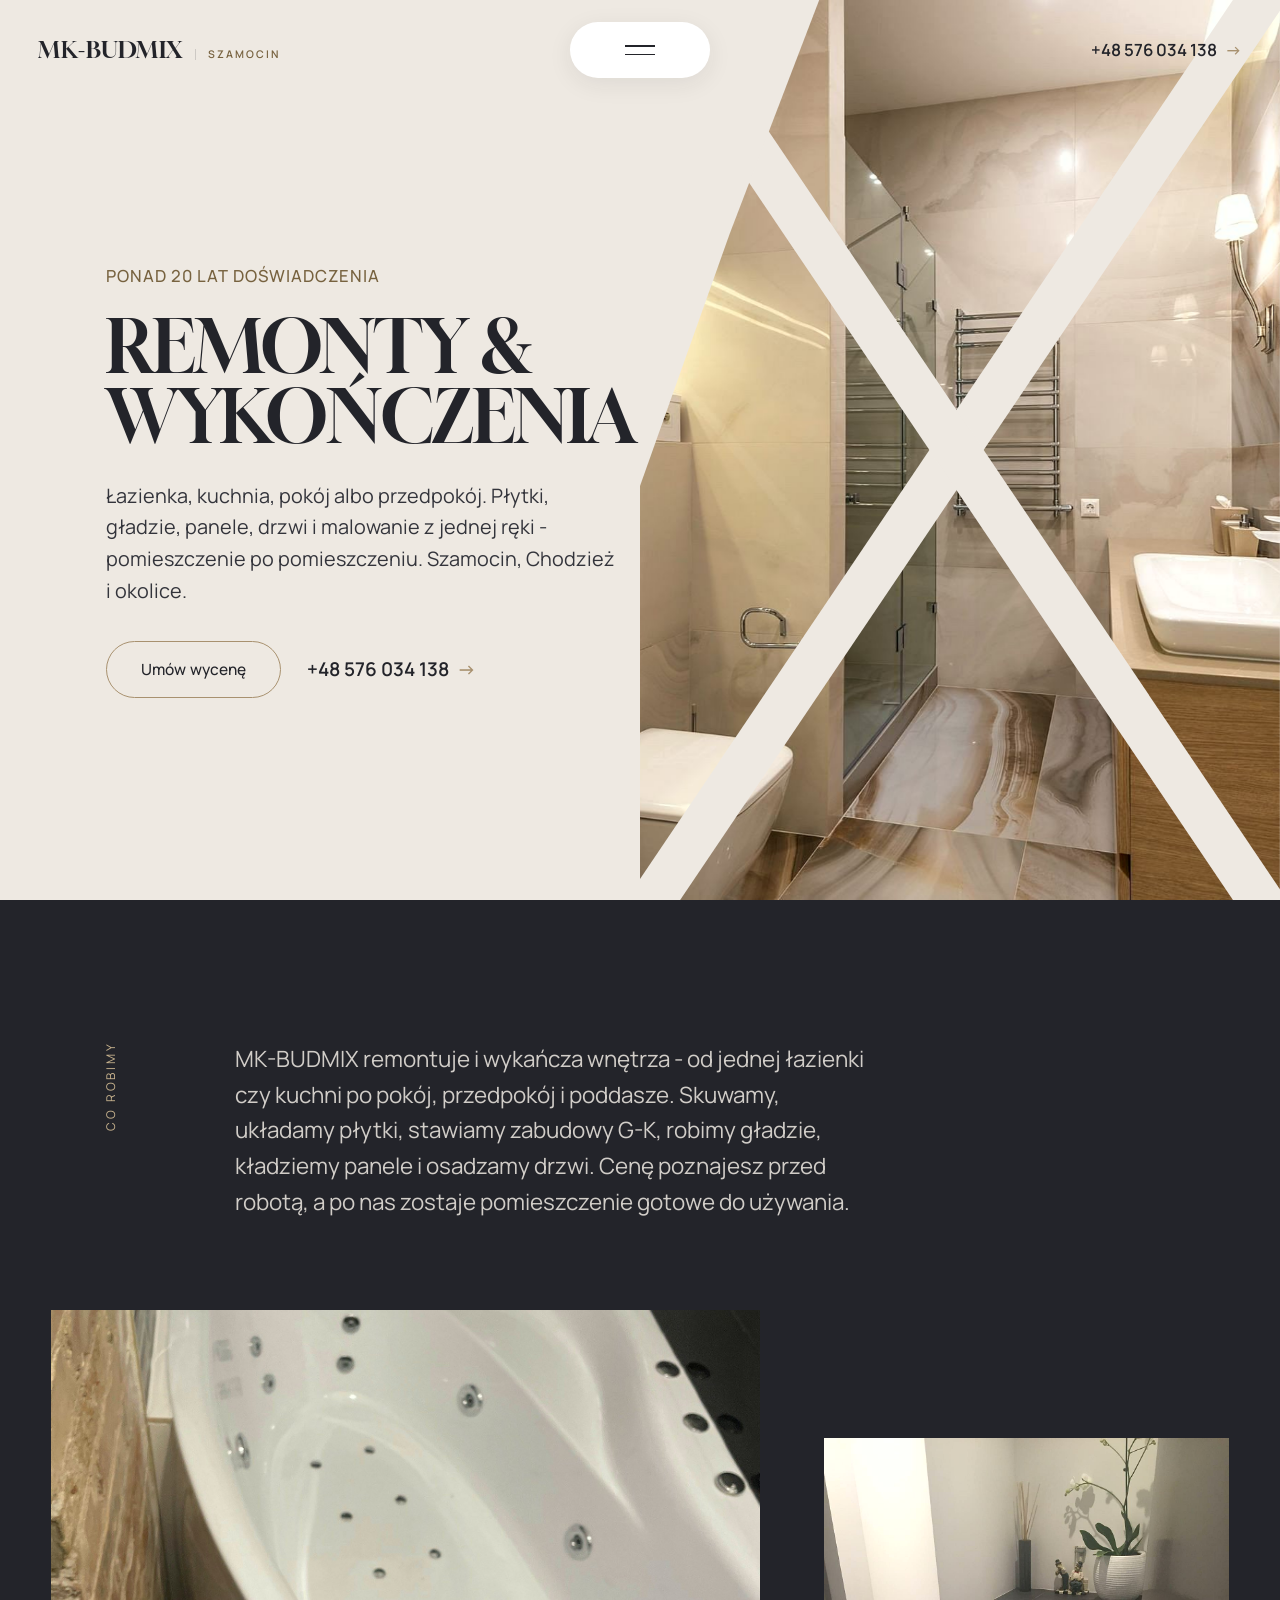
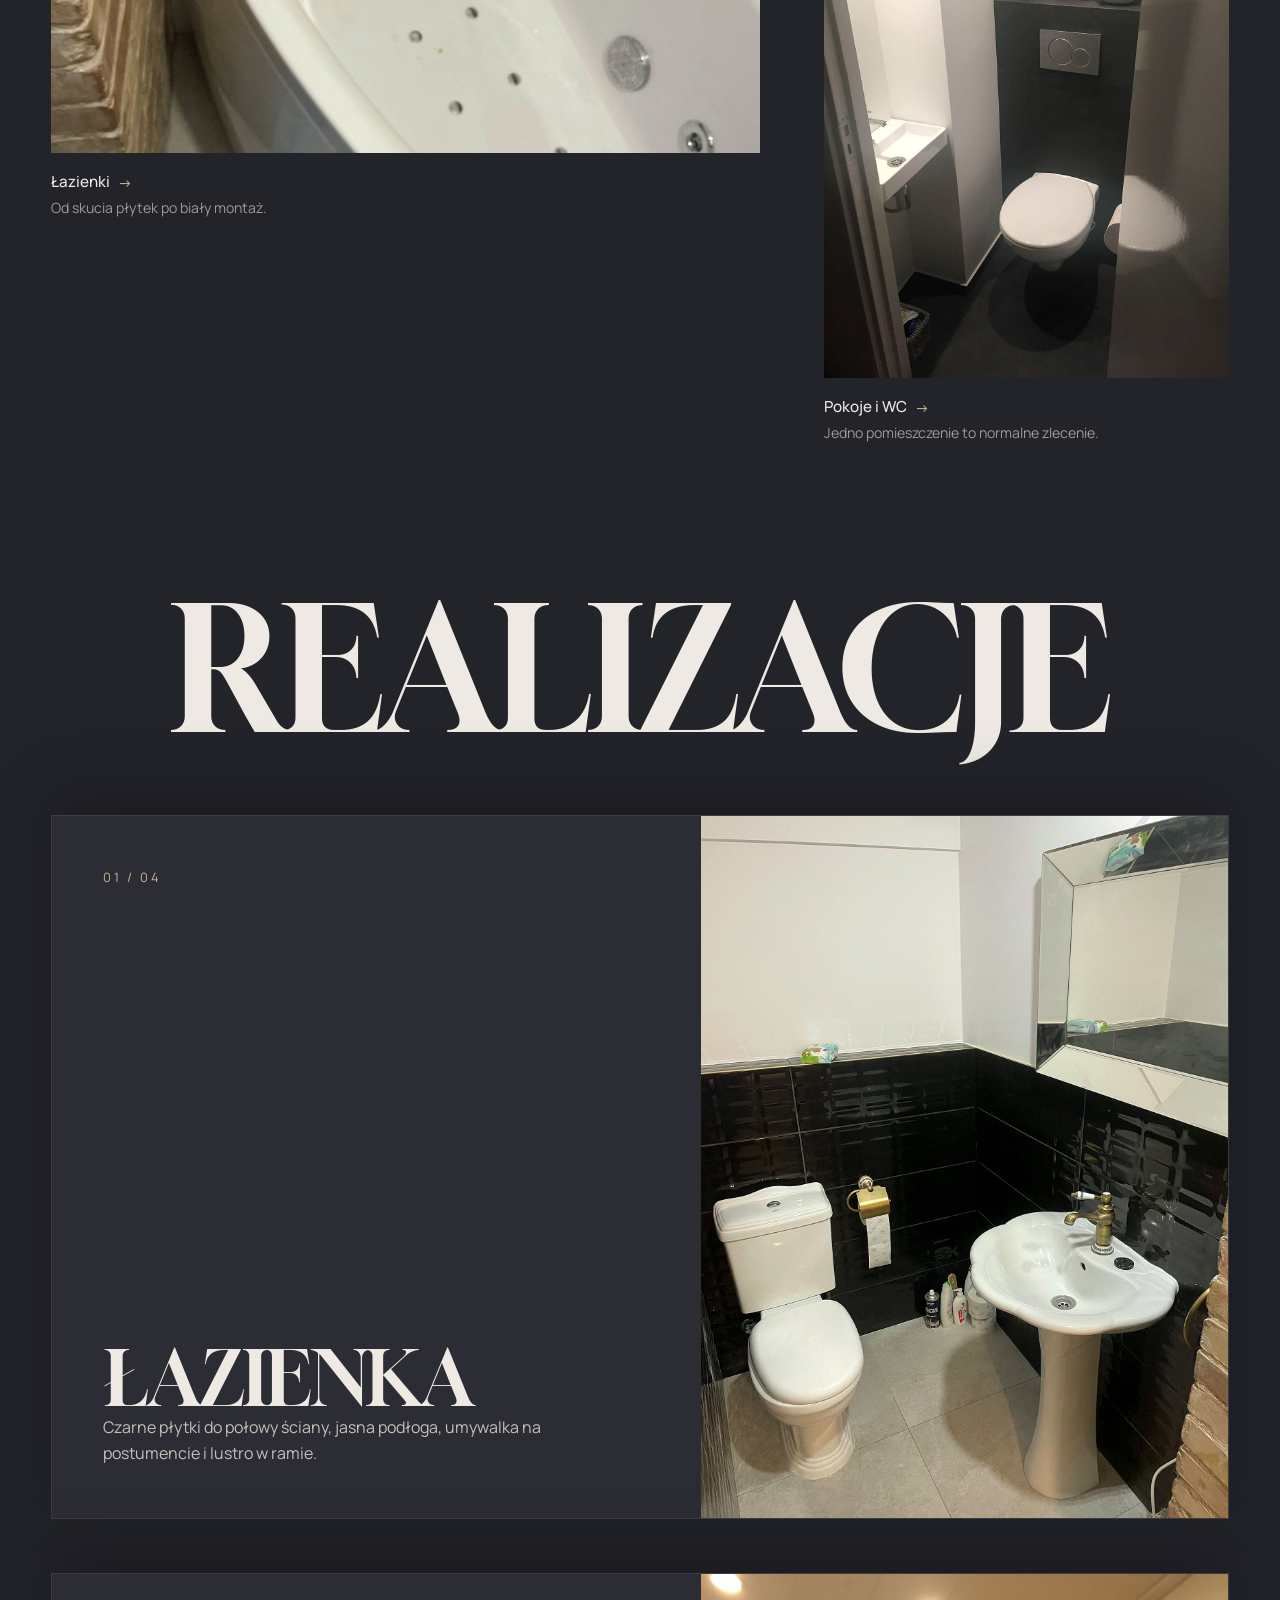
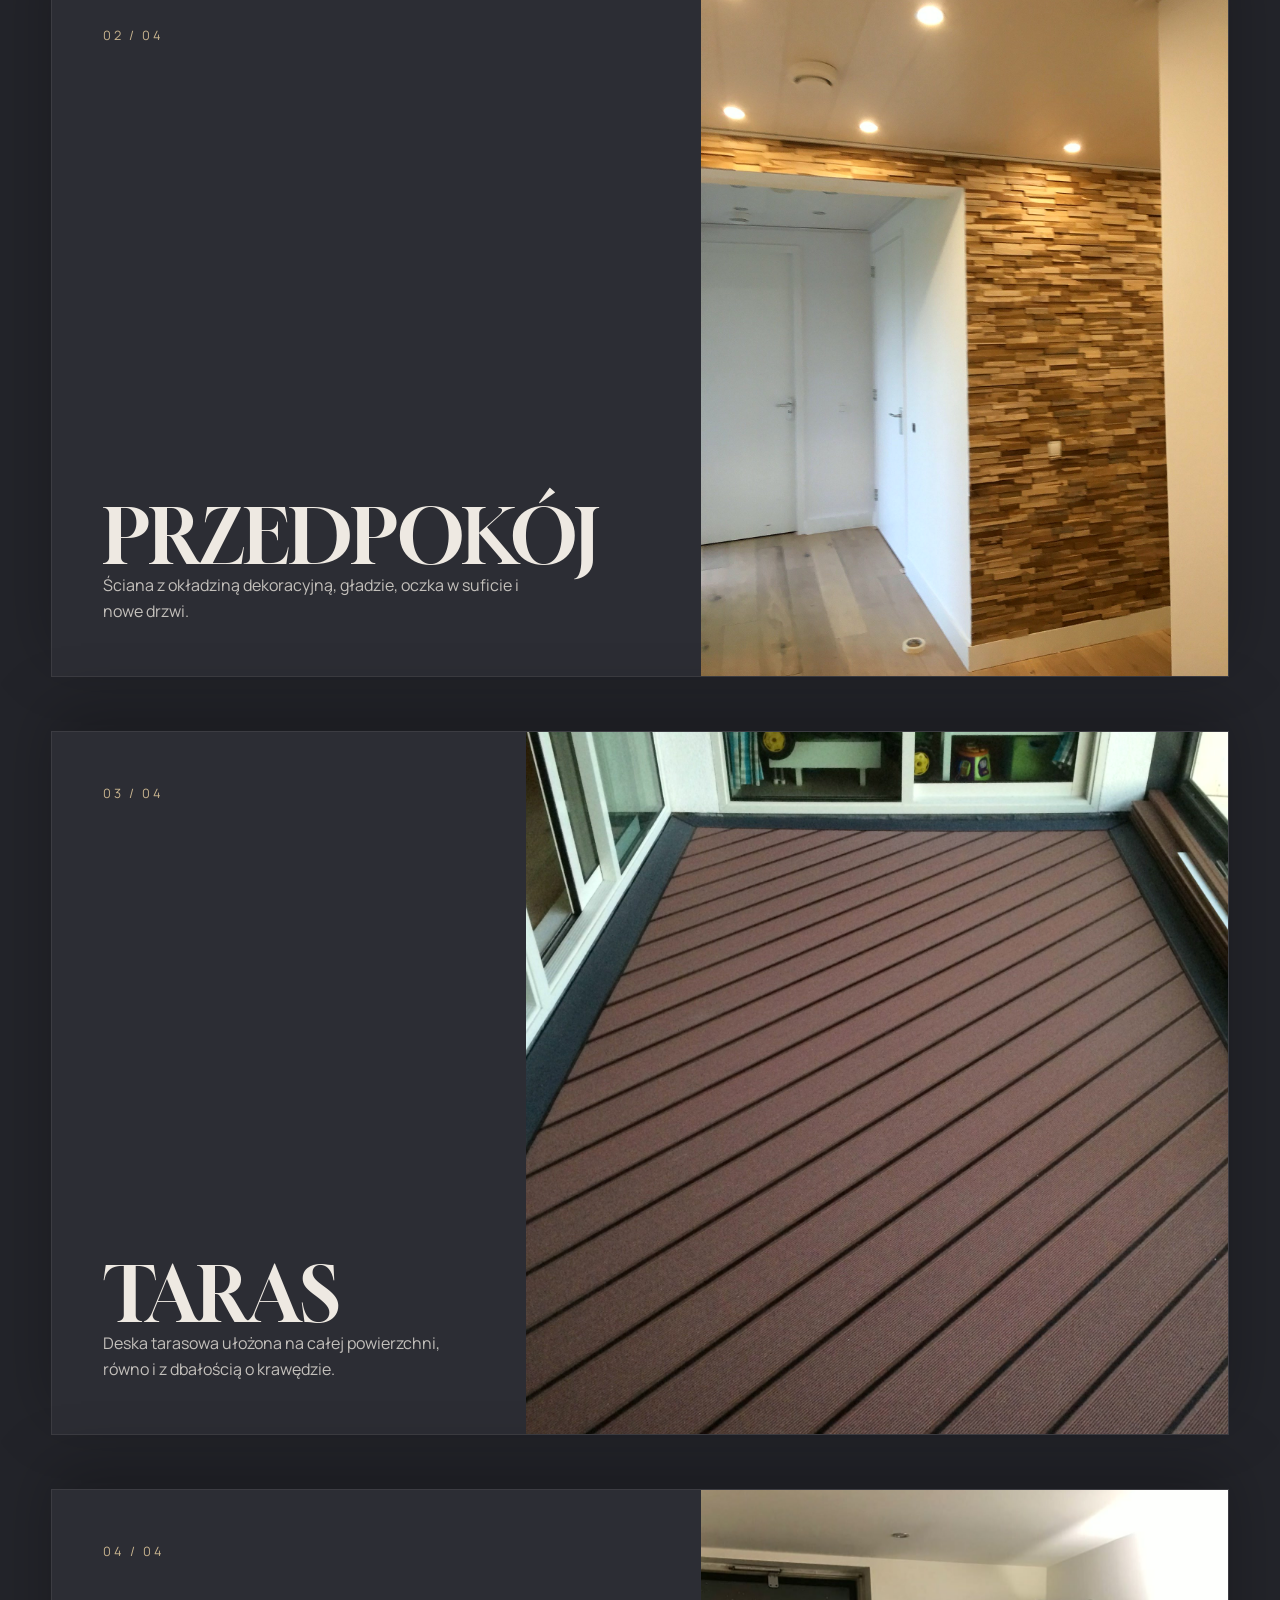
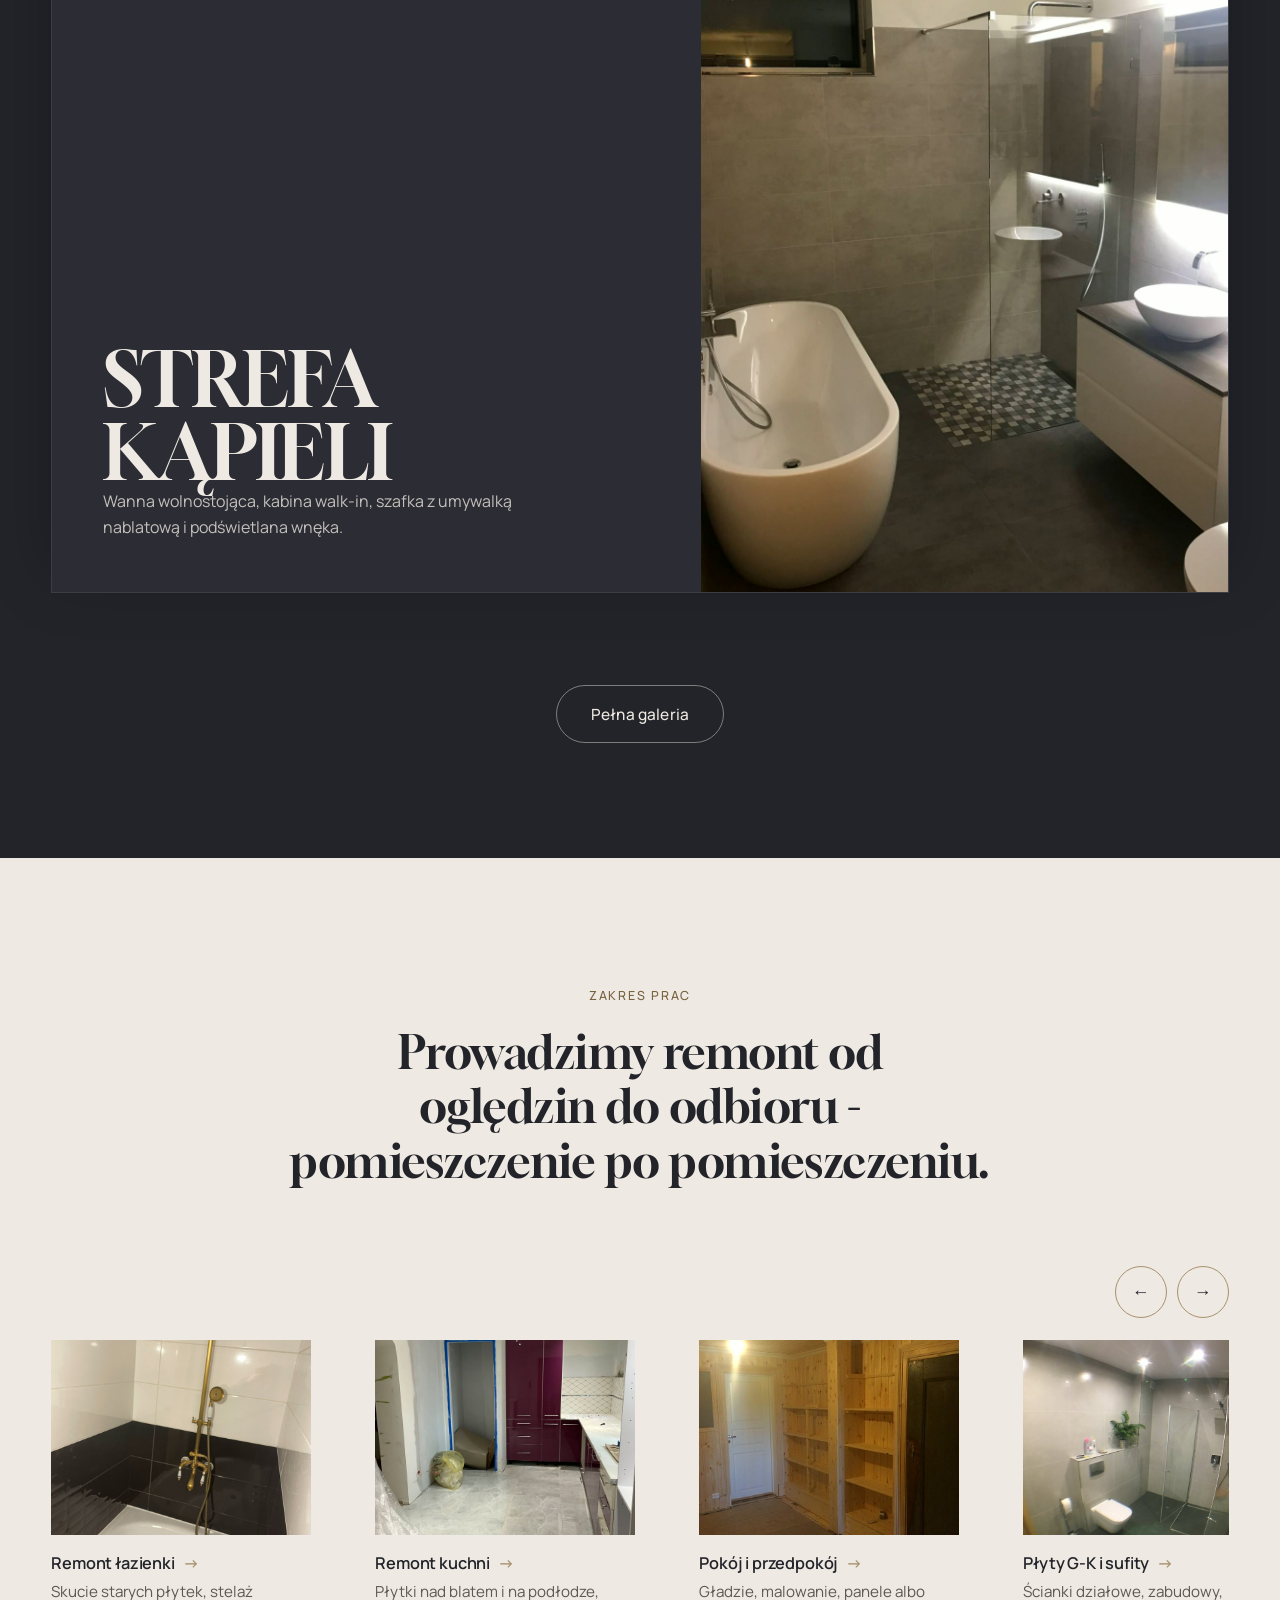
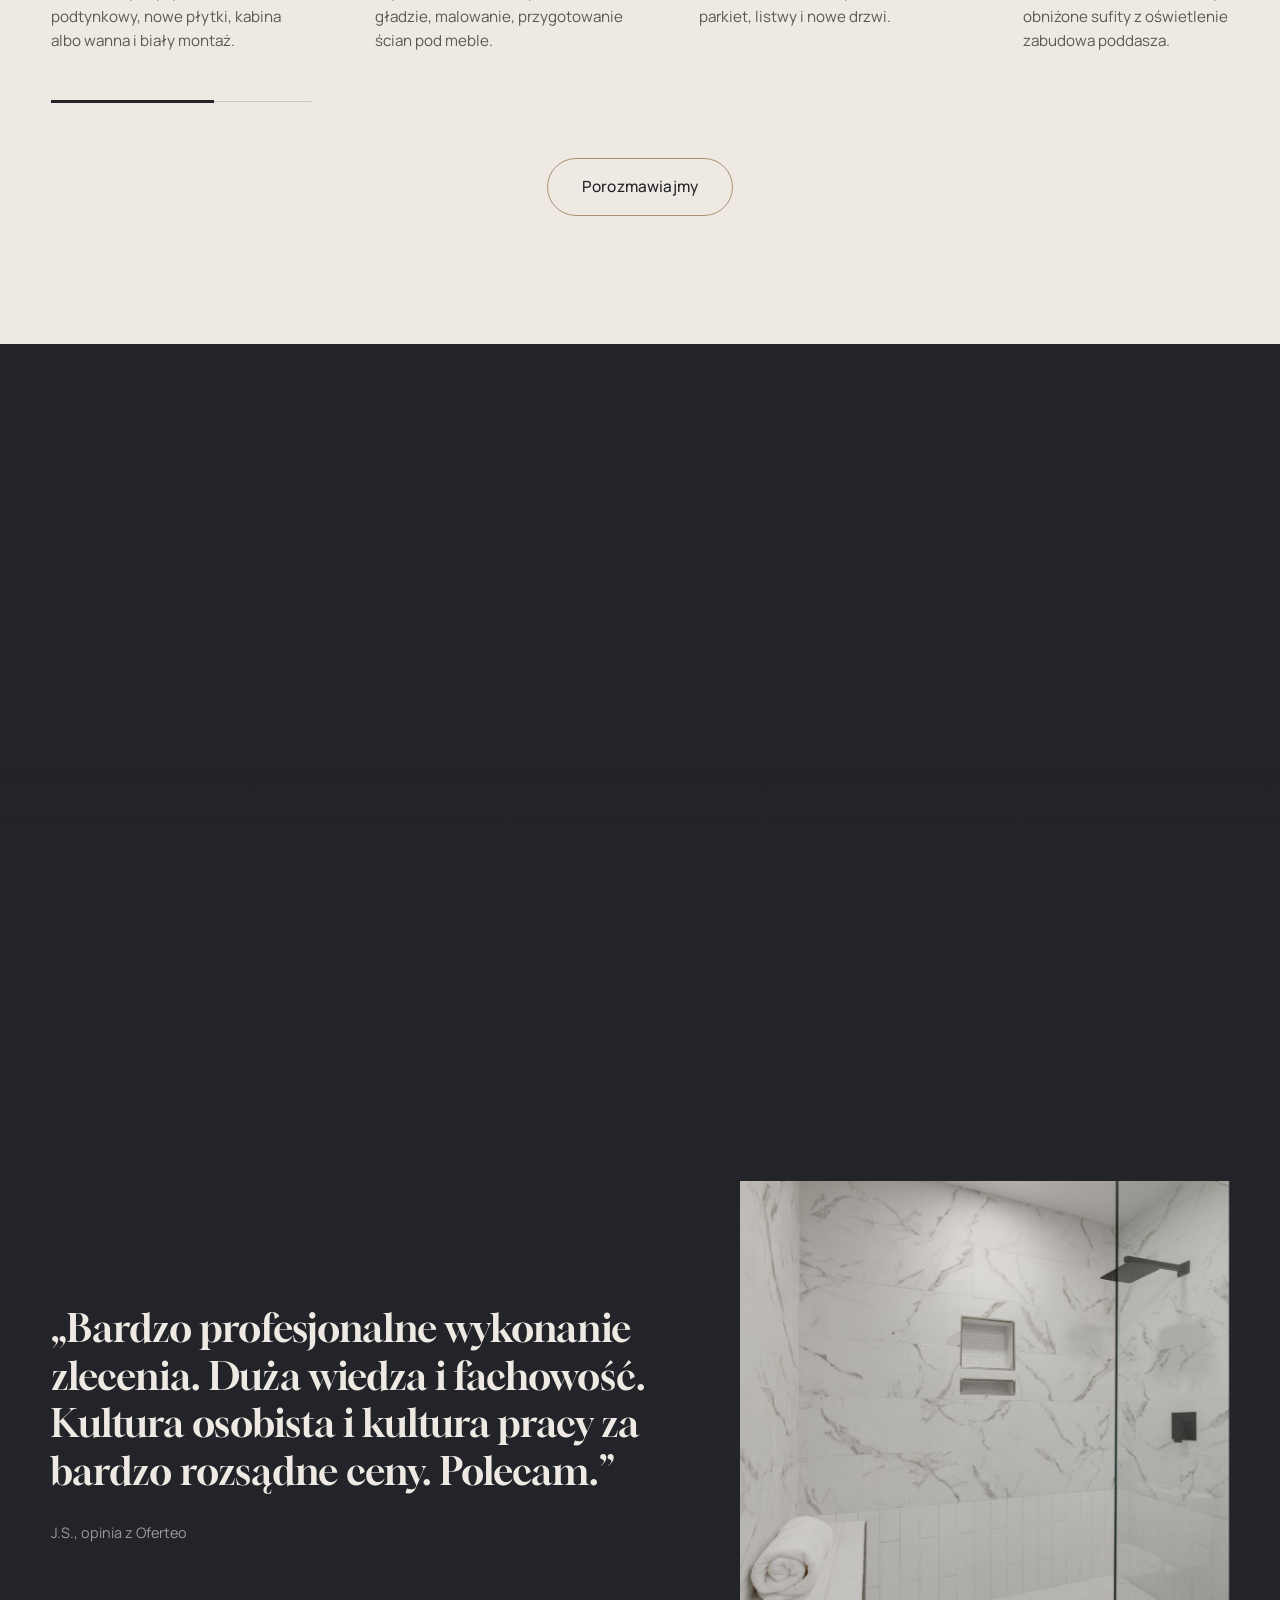
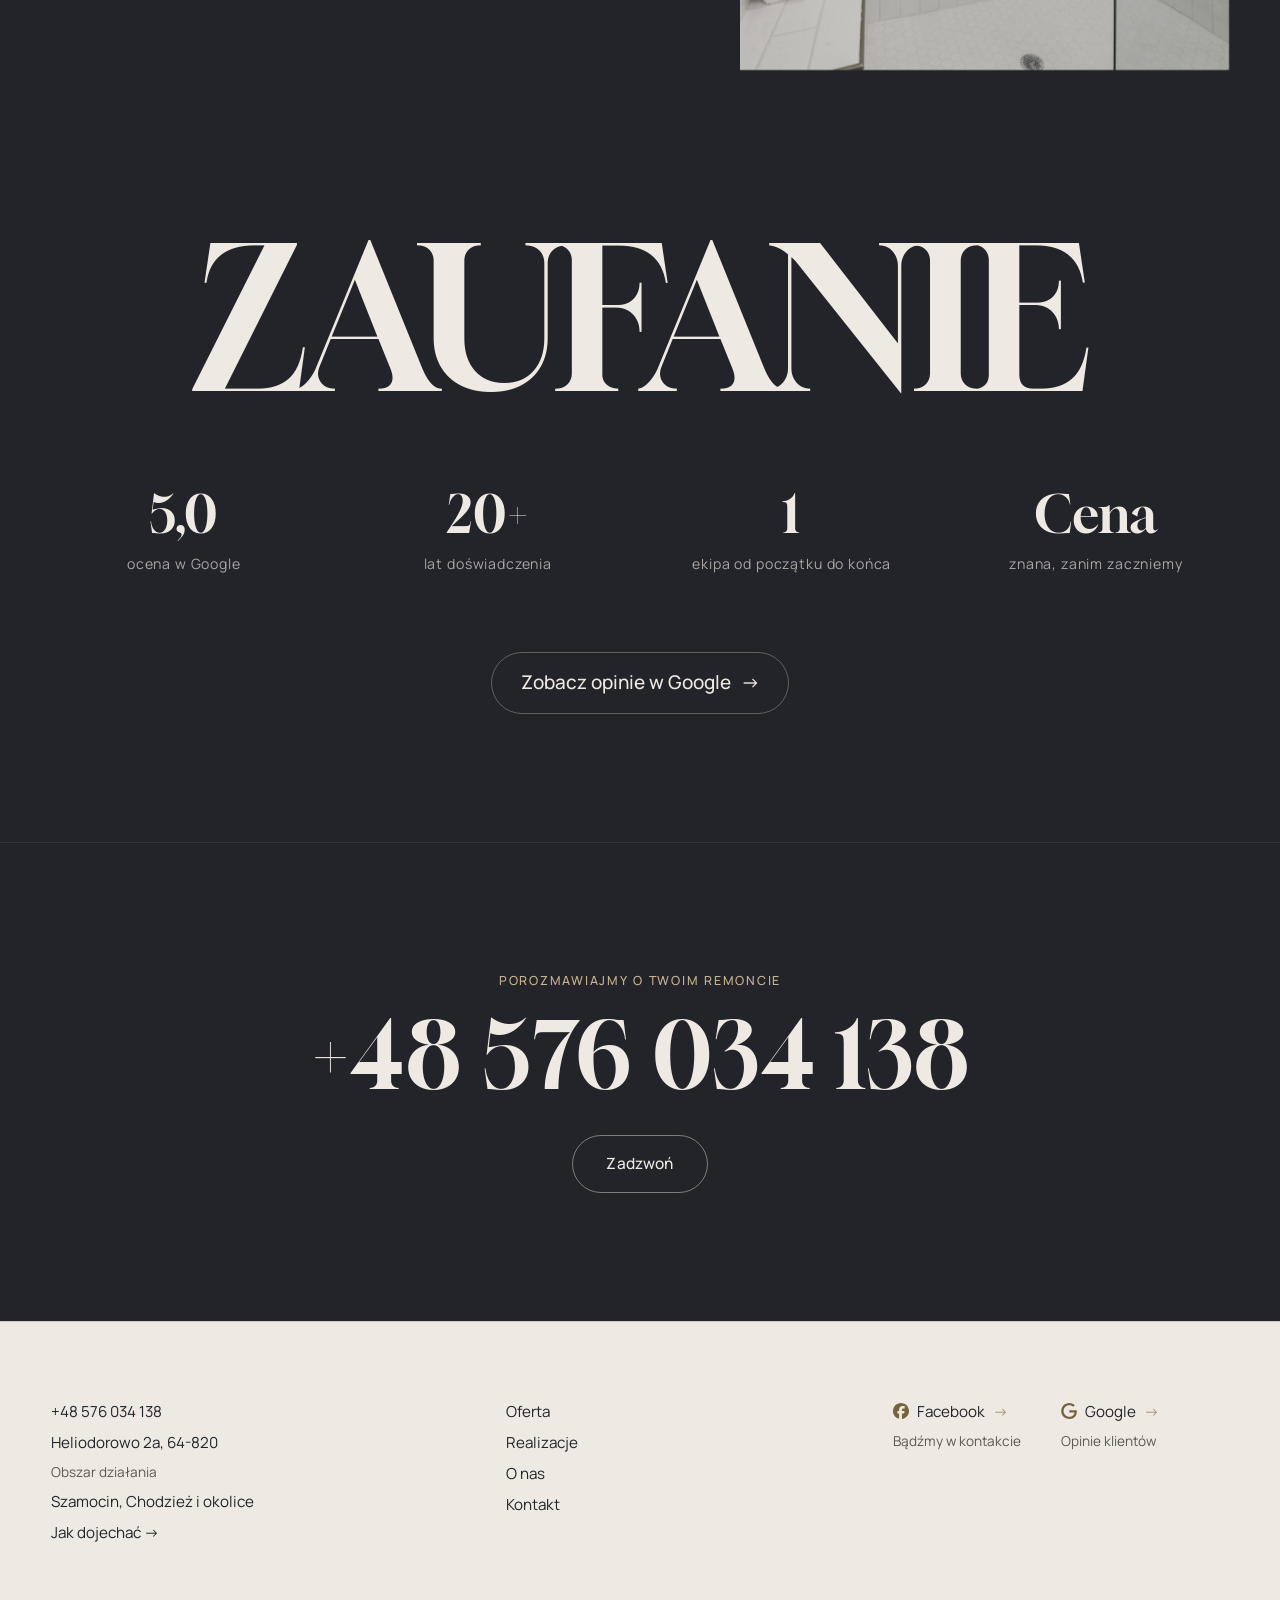
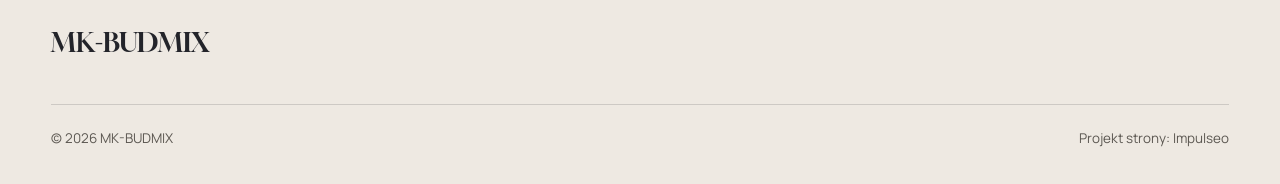
==== commit 864f3cbd: "[claude-edit][cmt:0fccf052-1ba4-454f-b6d7-7ed219f797a3] strona przerobiona w stylu klindworthroofing" ====
--- a/index.html
+++ b/index.html
@@ -20,193 +20,169 @@
 <script type="application/ld+json">{"@context": "https://schema.org", "@type": "LocalBusiness", "name": "MK-BUDMIX", "url": "https://kris20032.github.io/mk-budmix/", "telephone": "+48576034138", "image": "https://kris20032.github.io/mk-budmix/img/og.jpg", "areaServed": "Szamocin", "sameAs": ["https://maps.google.com/?cid=6719419968055994980&g_mp=Cidnb29nbGUubWFwcy5wbGFjZXMudjEuUGxhY2VzLlNlYXJjaFRleHQQAhgEIAA", "https://www.facebook.com/p/Mk-budmix-100063511029299/"]}</script>
 <link rel="preconnect" href="https://fonts.googleapis.com">
 <link rel="preconnect" href="https://fonts.gstatic.com" crossorigin>
-<link href="https://fonts.googleapis.com/css2?family=Space+Grotesk:wght@500;600;700&family=DM+Sans:opsz,wght@9..40,400;9..40,500;9..40,600&display=swap" rel="stylesheet">
-<link rel="stylesheet" href="assets/styles.css?v=aef503f2">
+<link href="https://fonts.googleapis.com/css2?family=Gloock&family=Manrope:wght@400;500;600;700&display=swap" rel="stylesheet">
+<link rel="stylesheet" href="assets/styles.css?v=kw2810">
 </head>
 <body>
 
-<header class="nav">
-  <div class="wrap nav-inner">
+<header class="kw-nav">
+  <div class="kw-nav-in">
     <a class="brand" href="index.html"><span class="name">MK-BUDMIX</span><span class="sub">Szamocin</span></a>
-    <nav class="nav-links">
+    <button class="kw-burger" type="button" aria-label="Menu" aria-expanded="false"><span></span><span></span></button>
+    <a class="kw-phone" href="tel:+48576034138">+48 576 034 138 <span class="arr">→</span></a>
+    <nav class="kw-menu" aria-label="Menu główne">
+      <a href="index.html">Start</a>
       <a href="oferta.html">Oferta</a>
       <a href="realizacje.html">Realizacje</a>
-      <a href="o-nas.html">O nas</a>
+      <a href="o-nas.html">O nas</a>
       <a href="kontakt.html">Kontakt</a>
-      <a href="tel:+48576034138" class="btn btn-accent">Zadzwoń +48 576 034 138</a>
+      <a class="kw-menu-tel" href="tel:+48576034138">+48 576 034 138</a>
     </nav>
-    <button class="nav-toggle" aria-label="Menu"><span></span><span></span><span></span></button>
   </div>
 </header>
 
 <main>
-<section class="hero-fach">
-  <img class="hf-photo" src="img/hero.jpg" fetchpriority="high" alt="MK-BUDMIX" width="1880" height="1255">
-  <div class="hf-panel">
-    <div class="hf-inner">
-      <span class="hf-kicker">Remonty i wykończenia wnętrz</span>
-      <h1 class="hf-title">Remont jednego pomieszczenia <em>bez szukania kilku ekip</em></h1>
-      <p class="hf-lead">Łazienka, kuchnia, pokój albo przedpokój - płytki, gładzie, panele, drzwi i malowanie z jednej ręki. Szamocin, Chodzież i okolice.</p>
-      <a class="hf-phone" href="tel:+48576034138"><span class="hf-phone-lab">Zadzwoń teraz</span><span class="hf-phone-num"><svg class="ico-tel" width="16" height="16" viewBox="0 0 24 24" fill="none" aria-hidden="true"><path d="M6.6 10.8a15.5 15.5 0 0 0 6.6 6.6l2.2-2.2a1 1 0 0 1 1-.24 11.4 11.4 0 0 0 3.6.58 1 1 0 0 1 1 1V20a1 1 0 0 1-1 1A17 17 0 0 1 3 4a1 1 0 0 1 1-1h3.5a1 1 0 0 1 1 1c0 1.25.2 2.46.58 3.6a1 1 0 0 1-.25 1l-2.23 2.2Z" fill="currentColor"/></svg> +48 576 034 138</span></a>
-      <div class="hf-actions">
-        <a href="kontakt.html" class="btn btn-accent">Zadzwoń <span class="arr">→</span></a>
-        <a href="tel:+48576034138" class="btn btn-ghost hf-ghost">Zadzwoń +48 576 034 138</a>
-      </div>
-      <div class="hf-trust"><svg class="ico-star" width="14" height="14" viewBox="0 0 24 24" style="vertical-align:-2px" aria-hidden="true"><path d="M12 2.8l2.85 5.8 6.4.93-4.63 4.5 1.1 6.37L12 17.4l-5.72 3 1.1-6.37-4.63-4.5 6.4-.93L12 2.8Z" fill="currentColor"/></svg> Ocena 5,0 w Google</div>
+<section class="kw-hero">
+  <div class="kw-hero-txt">
+    <span class="eyebrow">Ponad 20 lat doświadczenia</span>
+    <h1>Remonty &amp; wykończenia</h1>
+    <p class="kw-lead">Łazienka, kuchnia, pokój albo przedpokój. Płytki, gładzie, panele, drzwi i malowanie z jednej ręki - pomieszczenie po pomieszczeniu. Szamocin, Chodzież i okolice.</p>
+    <div class="kw-actions">
+      <a href="kontakt.html" class="btn btn-accent">Umów wycenę</a>
+      <a class="kw-tel" href="tel:+48576034138">+48 576 034 138 <span class="arr">→</span></a>
+    </div>
+  </div>
+  <div class="kw-hero-art"><img src="img/hero.jpg" fetchpriority="high" alt="Jasna łazienka po remoncie z kabiną prysznicową" width="1880" height="1255"></div>
+</section>
+
+<section class="kw-dark kw-what">
+  <div class="wrap">
+    <div class="kw-what-top reveal">
+      <span class="kw-vert">Co robimy</span>
+      <p>MK-BUDMIX remontuje i wykańcza wnętrza - od jednej łazienki czy kuchni po pokój, przedpokój i poddasze. Skuwamy, układamy płytki, stawiamy zabudowy G-K, robimy gładzie, kładziemy panele i osadzamy drzwi. Cenę poznajesz przed robotą, a po nas zostaje pomieszczenie gotowe do używania.</p>
+    </div>
+    <div class="kw-what-cards">
+      <a class="kw-card reveal" href="oferta.html"><div class="kw-ph"><img src="img/g7.jpg" alt="Łazienka z narożną wanną z hydromasażem" loading="lazy" width="1536" height="2048" decoding="async"></div><div class="kw-cap"><b>Łazienki <span class="arr">→</span></b><span>Od skucia płytek po biały montaż.</span></div></a>
+      <a class="kw-card reveal" href="oferta.html"><div class="kw-ph"><img src="img/g6.jpg" alt="Toaleta z podwieszaną miską i ciemną ścianą" loading="lazy" width="1200" height="1600" decoding="async"></div><div class="kw-cap"><b>Pokoje i WC <span class="arr">→</span></b><span>Jedno pomieszczenie to normalne zlecenie.</span></div></a>
     </div>
   </div>
 </section>
-<section class="fach-promise">
+
+<section class="kw-dark kw-work">
   <div class="wrap">
-    <ul class="fp-row reveal"><li>Ponad 20 lat doświadczenia</li><li>Szamocin, Chodzież i okolice</li><li>Wycena przed pracą</li></ul>
+    <h2 class="kw-giant reveal">Realizacje</h2>
+    <div class="kw-stack">
+      <article class="kw-proj">
+        <div class="kw-proj-txt"><span class="kw-proj-no">01 / 04</span><div><h3>Łazienka</h3><p>Czarne płytki do połowy ściany, jasna podłoga, umywalka na postumencie i lustro w ramie.</p></div></div>
+        <div class="kw-proj-ph"><img src="img/g4.jpg" alt="Łazienka z czarnymi płytkami i umywalką na postumencie" loading="lazy" width="1536" height="2048" decoding="async"></div>
+      </article>
+      <article class="kw-proj">
+        <div class="kw-proj-txt"><span class="kw-proj-no">02 / 04</span><div><h3>Przedpokój</h3><p>Ściana z okładziną dekoracyjną, gładzie, oczka w suficie i nowe drzwi.</p></div></div>
+        <div class="kw-proj-ph"><img src="img/g3.jpg" alt="Przedpokój ze ścianą z okładziną dekoracyjną" loading="lazy" width="1500" height="2000" decoding="async"></div>
+      </article>
+      <article class="kw-proj">
+        <div class="kw-proj-txt"><span class="kw-proj-no">03 / 04</span><div><h3>Taras</h3><p>Deska tarasowa ułożona na całej powierzchni, równo i z dbałością o krawędzie.</p></div></div>
+        <div class="kw-proj-ph sq"><img src="img/g11.jpg" alt="Taras z deską kompozytową" loading="lazy" width="1874" height="1874" decoding="async"></div>
+      </article>
+      <article class="kw-proj">
+        <div class="kw-proj-txt"><span class="kw-proj-no">04 / 04</span><div><h3>Strefa kąpieli</h3><p>Wanna wolnostojąca, kabina walk-in, szafka z umywalką nablatową i podświetlana wnęka.</p></div></div>
+        <div class="kw-proj-ph"><img src="img/about.jpg" alt="Łazienka z wanną wolnostojącą i kabiną walk-in" loading="lazy" width="1098" height="1514" decoding="async"></div>
+      </article>
+    </div>
+    <div class="kw-center"><a href="realizacje.html" class="btn btn-light">Pełna galeria</a></div>
   </div>
 </section>
-<section class="objawy">
+
+<section class="kw-svc">
   <div class="wrap">
-    <div class="head reveal">
-      <span class="eyebrow">Zacznij tutaj</span>
-      <h2>Co chcesz odnowić?</h2>
-      <p>Wybierz pomieszczenie albo rodzaj pracy - oddzwonimy i umówimy oględziny.</p>
+    <div class="kw-svc-head reveal">
+      <span class="eyebrow">Zakres prac</span>
+      <h2>Prowadzimy remont od oględzin do odbioru - pomieszczenie po pomieszczeniu.</h2>
     </div>
-    <div class="obj-grid">
-      <a class="obj-tile reveal" href="kontakt.html"><span class="ot-row"><span class="ot-name">Remont łazienki</span><span class="ot-arr" aria-hidden="true">→</span></span></a>
-      <a class="obj-tile reveal" href="kontakt.html"><span class="ot-row"><span class="ot-name">Remont kuchni</span><span class="ot-arr" aria-hidden="true">→</span></span></a>
-      <a class="obj-tile reveal" href="kontakt.html"><span class="ot-row"><span class="ot-name">Odnowienie pokoju</span><span class="ot-arr" aria-hidden="true">→</span></span></a>
-      <a class="obj-tile reveal" href="kontakt.html"><span class="ot-row"><span class="ot-name">Nowe płytki</span><span class="ot-arr" aria-hidden="true">→</span></span></a>
-      <a class="obj-tile reveal" href="kontakt.html"><span class="ot-row"><span class="ot-name">Zabudowa G-K</span><span class="ot-arr" aria-hidden="true">→</span></span></a>
-      <a class="obj-tile reveal" href="kontakt.html"><span class="ot-row"><span class="ot-name">Montaż drzwi</span><span class="ot-arr" aria-hidden="true">→</span></span></a>
+    <div class="kw-car">
+      <div class="kw-car-nav"><button type="button" class="kw-prev" aria-label="Poprzednie">←</button><button type="button" class="kw-next" aria-label="Następne">→</button></div>
+      <div class="kw-track">
+        <a class="kw-sv" href="oferta.html"><div class="kw-ph"><img src="img/g5.jpg" alt="Łazienka z wanną i złotą baterią prysznicową" loading="lazy" width="1536" height="2048" decoding="async"></div><h3>Remont łazienki <span class="arr">→</span></h3><p>Skucie starych płytek, stelaż podtynkowy, nowe płytki, kabina albo wanna i biały montaż.</p></a>
+        <a class="kw-sv" href="oferta.html"><div class="kw-ph"><img src="img/g2.jpg" alt="Kuchnia w trakcie remontu" loading="lazy" width="1380" height="1918" decoding="async"></div><h3>Remont kuchni <span class="arr">→</span></h3><p>Płytki nad blatem i na podłodze, gładzie, malowanie, przygotowanie ścian pod meble.</p></a>
+        <a class="kw-sv" href="oferta.html"><div class="kw-ph"><img src="img/g9.jpg" alt="Pokój wykończony drewnem" loading="lazy" width="768" height="1024" decoding="async"></div><h3>Pokój i przedpokój <span class="arr">→</span></h3><p>Gładzie, malowanie, panele albo parkiet, listwy i nowe drzwi.</p></a>
+        <a class="kw-sv" href="oferta.html"><div class="kw-ph"><img src="img/g1.jpg" alt="Łazienka z oczkami w suficie" loading="lazy" width="1533" height="2048" decoding="async"></div><h3>Płyty G-K i sufity <span class="arr">→</span></h3><p>Ścianki działowe, zabudowy, obniżone sufity z oświetleniem i zabudowa poddasza.</p></a>
+        <a class="kw-sv" href="oferta.html"><div class="kw-ph"><img src="img/ph4.jpg" alt="Jasne wnętrze z nowymi drzwiami" loading="lazy" width="1600" height="1068" decoding="async"></div><h3>Montaż drzwi i mebli <span class="arr">→</span></h3><p>Osadzenie drzwi z ościeżnicą, regulacja, naprawa okien, złożenie i montaż mebli.</p></a>
+        <a class="kw-sv" href="oferta.html"><div class="kw-ph"><img src="img/g8.jpg" alt="Toaleta wyłożona płytkami" loading="lazy" width="1416" height="1924" decoding="async"></div><h3>Drobne prace <span class="arr">→</span></h3><p>Poprawka płytek, wymiana listew, pomalowanie jednej ściany - przyjedziemy i z tym.</p></a>
+      </div>
+      <div class="kw-car-bar" aria-hidden="true"><i></i></div>
     </div>
+    <div class="kw-center" style="margin-top:56px"><a href="kontakt.html" class="btn btn-accent">Porozmawiajmy</a></div>
   </div>
 </section>
-<section class="gateways-band">
-  <div class="wrap">
-    <div class="gateways">
-      <a href="oferta.html" class="gateway reveal"><img src="img/g1.jpg" alt="Remont łazienki" loading="lazy" width="1533" height="2048" decoding="async"><span class="g-ttl">Remont łazienki</span></a>
-      <a href="oferta.html" class="gateway reveal"><img src="img/g2.jpg" alt="Remont kuchni" loading="lazy" width="1380" height="1918" decoding="async"><span class="g-ttl">Remont kuchni</span></a>
-      <a href="oferta.html" class="gateway reveal"><img src="img/g3.jpg" alt="Pokój i przedpokój" loading="lazy" width="1500" height="2000" decoding="async"><span class="g-ttl">Pokój i przedpokój</span></a>
-    </div>
+
+<section class="stopklatka kw-stk" aria-hidden="true">
+  <div class="stk-bg" style="background-image:url(img/ph2.jpg)"></div>
+</section>
+
+<section class="kw-dark kw-rev">
+  <div class="wrap kw-rev-grid">
+    <figure class="reveal">
+      <blockquote>„Bardzo profesjonalne wykonanie zlecenia. Duża wiedza i fachowość. Kultura osobista i kultura pracy za bardzo rozsądne ceny. Polecam.”</blockquote>
+      <figcaption class="kw-who">J.S., opinia z Oferteo</figcaption>
+    </figure>
+    <div class="kw-ph reveal"><img src="img/ph1.jpg" alt="Nowoczesna łazienka z kabiną walk-in" loading="lazy" width="1600" height="1067" decoding="async"></div>
   </div>
 </section>
-<section class="proces proces-os fachowcy">
-  <div class="wrap proc-grid">
-    <div class="proc-side">
-      <div class="head reveal">
-        <span class="eyebrow">Jak pracujemy</span>
-        <h2>Wiesz, na czym stoisz - na każdym etapie</h2>
-        <p>Od pierwszego telefonu do odbioru roboty - krok po kroku.</p>
-      </div>
-      <div class="proc-count" aria-hidden="true"><span class="pc-cur">01</span><span class="pc-all">/ 04</span></div>
-      <div class="proc-bar" aria-hidden="true"><i></i></div>
-      <p class="proc-now" aria-hidden="true">Telefon i oględziny</p>
+
+<section class="kw-dark kw-kudos">
+  <div class="wrap">
+    <h2 class="kw-giant reveal">Zaufanie</h2>
+    <div class="kw-facts">
+      <div class="kw-fact reveal"><b>5,0</b><span>ocena w Google</span></div>
+      <div class="kw-fact reveal"><b>20+</b><span>lat doświadczenia</span></div>
+      <div class="kw-fact reveal"><b>1</b><span>ekipa od początku do końca</span></div>
+      <div class="kw-fact reveal"><b>Cena</b><span>znana, zanim zaczniemy</span></div>
     </div>
-    <ol class="proces-line">
-      <li class="reveal"><span class="pno">01</span><h3>Telefon i oględziny</h3><p>Dzwonisz, mówisz, które pomieszczenie chcesz odnowić. Przyjeżdżamy, mierzymy i oglądamy ściany, podłogę i instalacje.</p></li>
-      <li class="reveal"><span class="pno">02</span><h3>Wycena przed pracą</h3><p>Dostajesz cenę i termin, zanim wejdziemy z narzędziami. Wiesz, ile kosztuje robota, a ile materiał.</p></li>
-      <li class="reveal"><span class="pno">03</span><h3>Remont z jednej ręki</h3><p>Płytki, gładzie, panele, drzwi i malowanie robi jedna ekipa. Nie umawiasz kilku fachowców i nie czekasz między nimi.</p></li>
-      <li class="reveal"><span class="pno">04</span><h3>Porządek i odbiór</h3><p>Po pracy zostawiamy pomieszczenie gotowe do używania, przechodzimy po nim razem i poprawiamy to, co zauważysz.</p></li>
-    </ol>
+    <div class="kw-center"><a class="kw-g" href="https://maps.google.com/?cid=6719419968055994980&amp;g_mp=Cidnb29nbGUubWFwcy5wbGFjZXMudjEuUGxhY2VzLlNlYXJjaFRleHQQAhgEIAA" target="_blank" rel="noopener">Zobacz opinie w Google <span class="arr">→</span></a></div>
   </div>
 </section>
-<section>
+
+<section class="kw-dark kw-call">
   <div class="wrap">
-    <div class="head reveal">
-      <span class="eyebrow">Realizacje</span>
-      <h2>Nasze łazienki, kuchnie i pokoje</h2>
-      <p>Zdjęcia z naszych realizacji - głównie pojedyncze pomieszczenia odnowione od podłogi po sufit.</p>
-    </div>
-    <div class="gallery">
-      <div class="tile t-two3 reveal"><img src="img/g4.jpg" alt="MK-BUDMIX" loading="lazy" width="1536" height="2048" decoding="async"></div>
-      <div class="tile t-third reveal"><img src="img/g5.jpg" alt="MK-BUDMIX" loading="lazy" width="1536" height="2048" decoding="async"></div>
-      <div class="tile t-third reveal"><img src="img/g6.jpg" alt="MK-BUDMIX" loading="lazy" width="1200" height="1600" decoding="async"></div>
-      <div class="tile t-third reveal"><img src="img/g7.jpg" alt="MK-BUDMIX" loading="lazy" width="1536" height="2048" decoding="async"></div>
-      <div class="tile t-third reveal"><img src="img/g8.jpg" alt="MK-BUDMIX" loading="lazy" width="1416" height="1924" decoding="async"></div>
-    </div>
-    <div style="margin-top:var(--space-7)" class="reveal"><a href="realizacje.html" class="btn btn-accent">Pełna galeria <span class="arr">→</span></a></div>
-  </div>
-</section>
-<section class="fach-uslugi">
-  <div class="wrap">
-    <div class="head reveal">
-      <span class="eyebrow">Zakres prac</span>
-      <h2>Remontujemy pomieszczenie po pomieszczeniu</h2>
-      <p>Najczęstsze zlecenia. Przy każdym piszę, co wchodzi w zakres.</p>
-    </div>
-    <ul class="fu-list">
-      <li class="fu-row reveal"><div class="fu-name">Remont łazienki</div><div class="fu-desc">Skucie starych płytek, stelaż podtynkowy, nowe płytki, kabina albo wanna, biały montaż.</div><a class="fu-cta" href="kontakt.html">Wycena <span class="arr">→</span></a></li>
-      <li class="fu-row reveal"><div class="fu-name">Remont kuchni</div><div class="fu-desc">Płytki nad blatem i na podłodze, gładzie, malowanie, przygotowanie ścian pod meble kuchenne.</div><a class="fu-cta" href="kontakt.html">Wycena <span class="arr">→</span></a></li>
-      <li class="fu-row reveal"><div class="fu-name">Pokój i przedpokój</div><div class="fu-desc">Gładzie, malowanie, panele albo parkiet, listwy i nowe drzwi. Jeden pokój to dla nas normalne zlecenie.</div><a class="fu-cta" href="kontakt.html">Wycena <span class="arr">→</span></a></li>
-      <li class="fu-row reveal"><div class="fu-name">Płyty G-K i sufity</div><div class="fu-desc">Ścianki działowe, zabudowy, obniżone sufity z oświetleniem, sufity napinane i zabudowa poddasza.</div><a class="fu-cta" href="kontakt.html">Wycena <span class="arr">→</span></a></li>
-      <li class="fu-row reveal"><div class="fu-name">Montaż drzwi i składanie mebli</div><div class="fu-desc">Osadzenie drzwi z ościeżnicą, regulacja, naprawa okien, złożenie i montaż mebli.</div><a class="fu-cta" href="kontakt.html">Wycena <span class="arr">→</span></a></li>
-      <li class="fu-row reveal"><div class="fu-name">Drobne prace i złota rączka</div><div class="fu-desc">Rzeczy, z którymi duża firma nie przyjedzie: poprawka płytek, wymiana listew, pomalowanie jednej ściany.</div><a class="fu-cta" href="kontakt.html">Wycena <span class="arr">→</span></a></li>
-    </ul>
-    <div style="margin-top:var(--space-7)" class="reveal"><a href="oferta.html" class="btn btn-ghost">Pełna oferta <span class="arr">→</span></a></div>
-  </div>
-</section>
-<section class="stopklatka" aria-hidden="true">
-  <div class="stk-bg" style="background-image:url(img/g11.jpg)"></div>
-</section>
-<section class="opinie">
-  <div class="wrap">
-    <div class="head center reveal">
-      <span class="eyebrow">Opinie</span>
-      <h2>Co mówią klienci</h2>
-    </div>
-    <p class="op-meta reveal"><span class="g-badge"><svg class="gb-ico" viewBox="0 0 24 24" width="18" height="18" aria-hidden="true"><path fill="#4285F4" d="M22.56 12.25c0-.78-.07-1.53-.2-2.25H12v4.26h5.92c-.26 1.37-1.04 2.53-2.21 3.31v2.77h3.57c2.08-1.92 3.28-4.74 3.28-8.09z"/><path fill="#34A853" d="M12 23c2.97 0 5.46-.98 7.28-2.66l-3.57-2.77c-.98.66-2.23 1.06-3.71 1.06-2.86 0-5.29-1.93-6.16-4.53H2.18v2.84C3.99 20.53 7.7 23 12 23z"/><path fill="#FBBC05" d="M5.84 14.09c-.22-.66-.35-1.36-.35-2.09s.13-1.43.35-2.09V7.07H2.18C1.43 8.55 1 10.22 1 12s.43 3.45 1.18 4.93l2.85-2.22.81-.62z"/><path fill="#EA4335" d="M12 5.38c1.62 0 3.06.56 4.21 1.64l3.15-3.15C17.45 2.09 14.97 1 12 1 7.7 1 3.99 3.47 2.18 7.07l3.66 2.84c.87-2.6 3.3-4.53 6.16-4.53z"/></svg><b class="gb-ocena">5,0</b><svg class="gb-stars" viewBox="0 0 90 18" width="74" height="14.8" aria-hidden="true"><g fill="currentColor" opacity=".26"><path transform="translate(0,0)" d="M9 1.6l2.2 4.46 4.92.72-3.56 3.47.84 4.9L9 12.74l-4.4 2.31.84-4.9L1.88 6.68l4.92-.72L9 1.6Z"/><path transform="translate(18,0)" d="M9 1.6l2.2 4.46 4.92.72-3.56 3.47.84 4.9L9 12.74l-4.4 2.31.84-4.9L1.88 6.68l4.92-.72L9 1.6Z"/><path transform="translate(36,0)" d="M9 1.6l2.2 4.46 4.92.72-3.56 3.47.84 4.9L9 12.74l-4.4 2.31.84-4.9L1.88 6.68l4.92-.72L9 1.6Z"/><path transform="translate(54,0)" d="M9 1.6l2.2 4.46 4.92.72-3.56 3.47.84 4.9L9 12.74l-4.4 2.31.84-4.9L1.88 6.68l4.92-.72L9 1.6Z"/><path transform="translate(72,0)" d="M9 1.6l2.2 4.46 4.92.72-3.56 3.47.84 4.9L9 12.74l-4.4 2.31.84-4.9L1.88 6.68l4.92-.72L9 1.6Z"/></g><clipPath id="gs1000"><rect x="0" y="0" width="90.0" height="18"/></clipPath><g fill="#FBBC04" clip-path="url(#gs1000)"><path transform="translate(0,0)" d="M9 1.6l2.2 4.46 4.92.72-3.56 3.47.84 4.9L9 12.74l-4.4 2.31.84-4.9L1.88 6.68l4.92-.72L9 1.6Z"/><path transform="translate(18,0)" d="M9 1.6l2.2 4.46 4.92.72-3.56 3.47.84 4.9L9 12.74l-4.4 2.31.84-4.9L1.88 6.68l4.92-.72L9 1.6Z"/><path transform="translate(36,0)" d="M9 1.6l2.2 4.46 4.92.72-3.56 3.47.84 4.9L9 12.74l-4.4 2.31.84-4.9L1.88 6.68l4.92-.72L9 1.6Z"/><path transform="translate(54,0)" d="M9 1.6l2.2 4.46 4.92.72-3.56 3.47.84 4.9L9 12.74l-4.4 2.31.84-4.9L1.88 6.68l4.92-.72L9 1.6Z"/><path transform="translate(72,0)" d="M9 1.6l2.2 4.46 4.92.72-3.56 3.47.84 4.9L9 12.74l-4.4 2.31.84-4.9L1.88 6.68l4.92-.72L9 1.6Z"/></g></svg><span class="gb-txt">w Google</span></span></p>
-    <p class="op-meta reveal"><a class="op-google" href="https://maps.google.com/?cid=6719419968055994980&amp;g_mp=Cidnb29nbGUubWFwcy5wbGFjZXMudjEuUGxhY2VzLlNlYXJjaFRleHQQAhgEIAA" target="_blank" rel="noopener"><svg class="op-g-ico" viewBox="0 0 24 24" width="17" height="17" aria-hidden="true"><path fill="#4285F4" d="M22.56 12.25c0-.78-.07-1.53-.2-2.25H12v4.26h5.92c-.26 1.37-1.04 2.53-2.21 3.31v2.77h3.57c2.08-1.92 3.28-4.74 3.28-8.09z"/><path fill="#34A853" d="M12 23c2.97 0 5.46-.98 7.28-2.66l-3.57-2.77c-.98.66-2.23 1.06-3.71 1.06-2.86 0-5.29-1.93-6.16-4.53H2.18v2.84C3.99 20.53 7.7 23 12 23z"/><path fill="#FBBC05" d="M5.84 14.09c-.22-.66-.35-1.36-.35-2.09s.13-1.43.35-2.09V7.07H2.18C1.43 8.55 1 10.22 1 12s.43 3.45 1.18 4.93l2.85-2.22.81-.62z"/><path fill="#EA4335" d="M12 5.38c1.62 0 3.06.56 4.21 1.64l3.15-3.15C17.45 2.09 14.97 1 12 1 7.7 1 3.99 3.47 2.18 7.07l3.66 2.84c.87-2.6 3.3-4.53 6.16-4.53z"/></svg><span>Zobacz opinie w Google</span><span class="arr">→</span></a></p>
-    <div class="opinie-grid">
-      <figure class="op-card reveal"><span class="op-star"><svg class="ico-star" width="14" height="14" viewBox="0 0 24 24" style="vertical-align:-2px" aria-hidden="true"><path d="M12 2.8l2.85 5.8 6.4.93-4.63 4.5 1.1 6.37L12 17.4l-5.72 3 1.1-6.37-4.63-4.5 6.4-.93L12 2.8Z" fill="currentColor"/></svg><svg class="ico-star" width="14" height="14" viewBox="0 0 24 24" style="vertical-align:-2px" aria-hidden="true"><path d="M12 2.8l2.85 5.8 6.4.93-4.63 4.5 1.1 6.37L12 17.4l-5.72 3 1.1-6.37-4.63-4.5 6.4-.93L12 2.8Z" fill="currentColor"/></svg><svg class="ico-star" width="14" height="14" viewBox="0 0 24 24" style="vertical-align:-2px" aria-hidden="true"><path d="M12 2.8l2.85 5.8 6.4.93-4.63 4.5 1.1 6.37L12 17.4l-5.72 3 1.1-6.37-4.63-4.5 6.4-.93L12 2.8Z" fill="currentColor"/></svg><svg class="ico-star" width="14" height="14" viewBox="0 0 24 24" style="vertical-align:-2px" aria-hidden="true"><path d="M12 2.8l2.85 5.8 6.4.93-4.63 4.5 1.1 6.37L12 17.4l-5.72 3 1.1-6.37-4.63-4.5 6.4-.93L12 2.8Z" fill="currentColor"/></svg><svg class="ico-star" width="14" height="14" viewBox="0 0 24 24" style="vertical-align:-2px" aria-hidden="true"><path d="M12 2.8l2.85 5.8 6.4.93-4.63 4.5 1.1 6.37L12 17.4l-5.72 3 1.1-6.37-4.63-4.5 6.4-.93L12 2.8Z" fill="currentColor"/></svg></span><blockquote>Bardzo profesjonalne wykonanie zlecenia. Duża wiedza i fachowość. Posiadanie i wykorzystywanie do prac mnóstwo specjalistycznych urządzeń. Kultura osobista i kultura pracy za bardzo rozsądne ceny. Polecam.</blockquote><span class="op-autor">J.S., opinia z Oferteo</span></figure>
-    </div>
-  </div>
-</section>
-<section class="cta">
-  <div class="wrap">
-    <div class="reveal">
-      <span class="eyebrow">Współpraca</span>
-      <h2>Potrzebujesz fachowca? Wycenimy za darmo.</h2>
-      <p>Zadzwoń, umówimy termin oględzin. Cenę poznasz przed robotą, nie po niej.</p>
-    </div>
-    <div class="cta-actions reveal">
-      <a href="kontakt.html" class="btn btn-light">Zadzwoń <span class="arr">→</span></a>
-      <a href="tel:+48576034138" class="btn btn-ghost btn-ghost-cta">+48 576 034 138</a>
-    </div>
+    <span class="eyebrow">Porozmawiajmy o Twoim remoncie</span>
+    <a class="kw-num" href="tel:+48576034138">+48 576 034 138</a>
+    <a href="tel:+48576034138" class="btn btn-light">Zadzwoń</a>
   </div>
 </section>
 </main>
 
-<footer>
+
+<footer class="kw-foot">
   <div class="wrap">
-    <div class="foot-grid">
-      <div class="foot-brand">
-        <div class="name">MK-BUDMIX</div>
-        <p>Łazienka, kuchnia, pokój albo przedpokój - płytki, gładzie, panele, drzwi i malowanie z jednej ręki. Szamocin, Chodzież i okolice.</p>
+    <div class="kw-foot-grid">
+      <div class="kw-col">
+        <a href="tel:+48576034138">+48 576 034 138</a>
+        <span>Heliodorowo 2a, 64-820</span>
+        <small>Obszar działania</small>
+        <span>Szamocin, Chodzież i okolice</span>
+        <a href="https://maps.google.com/?cid=6719419968055994980&amp;g_mp=Cidnb29nbGUubWFwcy5wbGFjZXMudjEuUGxhY2VzLlNlYXJjaFRleHQQAhgEIAA" target="_blank" rel="noopener">Jak dojechać →</a>
       </div>
-      <div class="foot-col">
-        <h4>Nawigacja</h4>
+      <div class="kw-col">
         <a href="oferta.html">Oferta</a>
         <a href="realizacje.html">Realizacje</a>
-        <a href="o-nas.html">O nas</a>
+        <a href="o-nas.html">O nas</a>
         <a href="kontakt.html">Kontakt</a>
       </div>
-      <div class="foot-col">
-        <h4>Kontakt</h4>
-        <a href="tel:+48576034138">+48 576 034 138</a>
-        <p>Heliodorowo 2a, 64-820, Polska</p>
-        <a href="https://maps.google.com/?cid=6719419968055994980&g_mp=Cidnb29nbGUubWFwcy5wbGFjZXMudjEuUGxhY2VzLlNlYXJjaFRleHQQAhgEIAA" target="_blank" rel="noopener">Jak dojechać →</a>
-      <div class="foot-soc">
-        <a class="soc" href="https://www.facebook.com/p/Mk-budmix-100063511029299/" target="_blank" rel="noopener" aria-label="Facebook - MK-BUDMIX"><svg viewBox="0 0 24 24" aria-hidden="true" focusable="false"><path d="M9.101 23.691v-7.98H6.627v-3.667h2.474v-1.58c0-4.085 1.848-5.978 5.858-5.978.401 0 .955.042 1.468.103a8.68 8.68 0 0 1 1.141.195v3.325a8.623 8.623 0 0 0-.653-.036 26.805 26.805 0 0 0-.733-.009c-.707 0-1.259.096-1.675.309a1.686 1.686 0 0 0-.679.622c-.258.42-.374.995-.374 1.752v1.297h3.919l-.386 2.103-.287 1.564h-3.246v8.245C19.396 23.238 24 18.179 24 12.044c0-6.627-5.373-12-12-12s-12 5.373-12 12c0 5.628 3.874 10.35 9.101 11.647Z" fill="currentColor"/></svg></a>
-        <a class="soc" href="https://maps.google.com/?cid=6719419968055994980&g_mp=Cidnb29nbGUubWFwcy5wbGFjZXMudjEuUGxhY2VzLlNlYXJjaFRleHQQAhgEIAA" target="_blank" rel="noopener" aria-label="Google - MK-BUDMIX"><svg viewBox="0 0 24 24" aria-hidden="true" focusable="false"><path d="M12.48 10.92v3.28h7.84c-.24 1.84-.853 3.187-1.787 4.133-1.147 1.147-2.933 2.4-6.053 2.4-4.827 0-8.6-3.893-8.6-8.72s3.773-8.72 8.6-8.72c2.6 0 4.507 1.027 5.907 2.347l2.307-2.307C18.747 1.44 16.133 0 12.48 0 5.867 0 .307 5.387.307 12s5.56 12 12.173 12c3.573 0 6.267-1.173 8.373-3.36 2.16-2.16 2.84-5.213 2.84-7.667 0-.76-.053-1.467-.173-2.053H12.48z" fill="currentColor"/></svg></a>
-      </div>
+      <div class="kw-soc">
+        <div class="kw-col"><a href="https://www.facebook.com/p/Mk-budmix-100063511029299/" target="_blank" rel="noopener" class="soc" aria-label="Facebook - MK-BUDMIX"><svg viewBox="0 0 24 24" width="16" height="16" aria-hidden="true" focusable="false"><path d="M9.101 23.691v-7.98H6.627v-3.667h2.474v-1.58c0-4.085 1.848-5.978 5.858-5.978.401 0 .955.042 1.468.103a8.68 8.68 0 0 1 1.141.195v3.325a8.623 8.623 0 0 0-.653-.036 26.805 26.805 0 0 0-.733-.009c-.707 0-1.259.096-1.675.309a1.686 1.686 0 0 0-.679.622c-.258.42-.374.995-.374 1.752v1.297h3.919l-.386 2.103-.287 1.564h-3.246v8.245C19.396 23.238 24 18.179 24 12.044c0-6.627-5.373-12-12-12s-12 5.373-12 12c0 5.628 3.874 10.35 9.101 11.647Z" fill="currentColor"/></svg> Facebook <span class="arr">→</span></a><small>Bądźmy w kontakcie</small></div>
+        <div class="kw-col"><a href="https://maps.google.com/?cid=6719419968055994980&amp;g_mp=Cidnb29nbGUubWFwcy5wbGFjZXMudjEuUGxhY2VzLlNlYXJjaFRleHQQAhgEIAA" target="_blank" rel="noopener" class="soc" aria-label="Google - MK-BUDMIX"><svg viewBox="0 0 24 24" width="16" height="16" aria-hidden="true" focusable="false"><path d="M12.48 10.92v3.28h7.84c-.24 1.84-.853 3.187-1.787 4.133-1.147 1.147-2.933 2.4-6.053 2.4-4.827 0-8.6-3.893-8.6-8.72s3.773-8.72 8.6-8.72c2.6 0 4.507 1.027 5.907 2.347l2.307-2.307C18.747 1.44 16.133 0 12.48 0 5.867 0 .307 5.387.307 12s5.56 12 12.173 12c3.573 0 6.267-1.173 8.373-3.36 2.16-2.16 2.84-5.213 2.84-7.667 0-.76-.053-1.467-.173-2.053H12.48z" fill="currentColor"/></svg> Google <span class="arr">→</span></a><small>Opinie klientów</small></div>
       </div>
     </div>
-    <div class="foot-bot">
+    <div class="kw-foot-brand">MK-BUDMIX</div>
+    <div class="kw-foot-bot">
       <span>© 2026 MK-BUDMIX</span>
       <span>Projekt strony: <a class="foot-credit" href="https://impulseo.pl" target="_blank" rel="noopener">Impulseo</a></span>
     </div>
   </div>
 </footer>
-<div class="sticky-call"><a class="sc-call" href="tel:+48576034138"><svg class="ico-tel" width="16" height="16" viewBox="0 0 24 24" fill="none" aria-hidden="true"><path d="M6.6 10.8a15.5 15.5 0 0 0 6.6 6.6l2.2-2.2a1 1 0 0 1 1-.24 11.4 11.4 0 0 0 3.6.58 1 1 0 0 1 1 1V20a1 1 0 0 1-1 1A17 17 0 0 1 3 4a1 1 0 0 1 1-1h3.5a1 1 0 0 1 1 1c0 1.25.2 2.46.58 3.6a1 1 0 0 1-.25 1l-2.23 2.2Z" fill="currentColor"/></svg> Zadzwoń</a><a class="sc-quote" href="kontakt.html">Zadzwoń</a></div>
+<div class="sticky-call"><a class="sc-call" href="tel:+48576034138"><svg class="ico-tel" width="16" height="16" viewBox="0 0 24 24" fill="none" aria-hidden="true"><path d="M6.6 10.8a15.5 15.5 0 0 0 6.6 6.6l2.2-2.2a1 1 0 0 1 1-.24 11.4 11.4 0 0 0 3.6.58 1 1 0 0 1 1 1V20a1 1 0 0 1-1 1A17 17 0 0 1 3 4a1 1 0 0 1 1-1h3.5a1 1 0 0 1 1 1c0 1.25.2 2.46.58 3.6a1 1 0 0 1-.25 1l-2.23 2.2Z" fill="currentColor"/></svg> Zadzwoń</a><a class="sc-quote" href="kontakt.html">Wycena</a></div>
 <div class="demo-wazne" data-do="2026-11-03" data-cykl="3" hidden><svg class="dw-ico" width="13" height="13" viewBox="0 0 24 24" fill="none" aria-hidden="true"><circle cx="12" cy="12" r="8.6" stroke="currentColor" stroke-width="1.8"/><path d="M12 7.2V12l3.3 2" stroke="currentColor" stroke-width="1.8" stroke-linecap="round"/></svg><span class="dw-txt"></span></div>
 
-<script src="assets/main.js"></script>
+<script src="assets/main.js?v=kw2810"></script>
 </body>
 </html>
--- a/assets/styles.css
+++ b/assets/styles.css
@@ -1847,3 +1847,242 @@
 .btn-accent{color:#14171c}
 .nav .nav-links a.btn-accent{color:#14171c}
 .btn-accent[data-accent-d],.cta-d .btn-accent{color:#14171c}
+
+
+/* ============================================================
+   SKÓRKA „KW" (28.10.2026, prośba Szymona: strona w stylu klindworthroofing.com)
+   Krem + grafit + złoto, duży szeryf (Gloock) i lekki bezszeryfowy (Manrope),
+   hero z cięciem po skosie, pływający przycisk menu, wielkie słowa-tytuły sekcji.
+   Ten blok jest OSTATNI w pliku i wygrywa z wcześniejszymi :root.
+   ============================================================ */
+:root{
+  --paper:#EEE9E2; --paper-2:#E6E0D7; --paper-3:#E6E0D7;
+  --ink:#23242A; --ink-soft:#33343B; --muted:#5C5852;
+  --line:rgba(35,36,42,.16);
+  --accent:#A8916F; --accent-d:#8E7756; --accent-soft:rgba(168,145,111,.14);
+  --accent-text:#77623F;
+  --dark:#23242A; --kw-dark-2:#2C2D34; --kw-cream:#EEE9E2; --kw-gold-l:#C9B48F;
+  --font-display:'Gloock',Georgia,serif;
+  --font-body:'Manrope','Helvetica Neue',sans-serif;
+}
+body{background:var(--paper);color:var(--ink);font-weight:400}
+h1,h2,h3{font-family:var(--font-display);font-weight:400;letter-spacing:-.01em;line-height:1.05}
+.eyebrow{color:var(--accent-text);font-weight:500;letter-spacing:.14em;text-transform:uppercase;font-size:.78rem}
+.eyebrow::before{display:none}
+
+/* przyciski: obrys w kształcie pigułki, jak we wzorze */
+.btn,.btn-accent,.btn-ghost,.btn-light{border-radius:999px;box-shadow:none;font-weight:500;letter-spacing:.01em;padding:.95rem 2.1rem}
+.btn-accent{background:transparent;color:var(--ink);border:1px solid var(--accent)}
+.btn-accent:hover{background:var(--accent);color:#1b1c20;border-color:var(--accent);box-shadow:none}
+.btn-ghost{border:1px solid var(--line);color:var(--ink)}
+.btn-light{background:transparent;color:var(--kw-cream);border:1px solid rgba(238,233,226,.45)}
+.btn-light:hover{background:var(--kw-cream);color:var(--ink)}
+.btn-ghost-cta{color:var(--kw-cream)!important;border-color:rgba(238,233,226,.25)!important}
+.btn-accent[data-accent-d],.cta-d .btn-accent{color:var(--ink)}
+
+/* ---------- NAGŁÓWEK: znak po lewej, pigułka menu na środku, telefon po prawej ---------- */
+.kw-nav{position:fixed;inset:0 0 auto 0;z-index:120;transition:background .4s ease,box-shadow .4s ease}
+.kw-nav-in{display:grid;grid-template-columns:1fr auto 1fr;align-items:center;gap:16px;padding:22px clamp(18px,3vw,40px)}
+.kw-nav.is-stuck{background:rgba(238,233,226,.92);backdrop-filter:blur(10px);-webkit-backdrop-filter:blur(10px);box-shadow:0 1px 0 var(--line)}
+.kw-nav .brand{display:flex;align-items:center;gap:12px;color:var(--ink);justify-self:start}
+.kw-mark{width:30px;height:30px;flex:none;display:block}
+.kw-nav .brand .name{font-family:var(--font-display);font-size:1.45rem;letter-spacing:.02em;color:var(--ink);text-transform:none;font-weight:400}
+.kw-nav .brand .sub{font-size:.66rem;letter-spacing:.2em;text-transform:uppercase;color:var(--accent-text);border-left:1px solid var(--line);padding-left:12px;font-weight:600}
+.kw-burger{justify-self:center;width:140px;height:56px;border-radius:999px;background:#fff;border:0;cursor:pointer;display:flex;flex-direction:column;align-items:center;justify-content:center;gap:7px;box-shadow:0 6px 24px rgba(35,36,42,.08);transition:transform .5s var(--cta-ease,ease)}
+.kw-burger:hover{transform:scale(1.04)}
+.kw-burger span{display:block;width:30px;height:1.5px;background:var(--ink);transition:transform .45s ease}
+.kw-open .kw-burger span:first-child{transform:translateY(4.25px) rotate(45deg)}
+.kw-open .kw-burger span:last-child{transform:translateY(-4.25px) rotate(-45deg)}
+.kw-phone{justify-self:end;font-weight:600;font-size:1.05rem;color:var(--ink);display:inline-flex;align-items:center;gap:8px;white-space:nowrap}
+.kw-phone .arr{color:var(--accent);transition:transform .4s ease}
+.kw-phone:hover .arr{transform:translateX(4px)}
+.kw-menu{position:fixed;inset:0;z-index:-1;background:var(--dark);color:var(--kw-cream);display:flex;flex-direction:column;justify-content:center;align-items:center;gap:clamp(6px,1.4vh,14px);opacity:0;visibility:hidden;transition:opacity .5s ease,visibility .5s}
+.kw-open .kw-menu{opacity:1;visibility:visible}
+.kw-open .brand,.kw-open .brand .name,.kw-open .kw-phone{color:var(--kw-cream)}
+.kw-open.kw-nav{background:transparent;box-shadow:none;backdrop-filter:none}
+.kw-menu a{font-family:var(--font-display);font-size:clamp(2.4rem,1.6rem + 3.6vw,4.6rem);line-height:1.1;color:var(--kw-cream);transition:color .3s}
+.kw-menu a:hover{color:var(--kw-gold-l)}
+.kw-menu .kw-menu-tel{font-family:var(--font-body);font-size:1rem;letter-spacing:.12em;color:var(--kw-gold-l);margin-top:28px}
+body.kw-lock{overflow:hidden}
+@media (max-width:760px){
+  .kw-nav-in{grid-template-columns:1fr auto;padding:14px 18px}
+  .kw-phone{display:none}
+  .kw-burger{justify-self:end;width:84px;height:46px}
+  .kw-nav .brand .sub{display:none}
+}
+
+/* ---------- HERO: tekst po lewej, zdjęcie po prawej przecięte skośnym „X" ---------- */
+.kw-hero{position:relative;min-height:100vh;min-height:100svh;display:flex;align-items:center;overflow:hidden;background:var(--paper);padding:0}
+.kw-hero-txt{position:relative;z-index:2;width:min(46%,640px);margin-left:clamp(20px,8.3vw,120px);padding-block:140px 80px}
+.kw-hero .eyebrow{display:block;margin-bottom:22px;font-size:clamp(.85rem,.8rem + .3vw,1.15rem);letter-spacing:.06em}
+.kw-hero h1{font-size:clamp(2.7rem,1.6rem + 3.6vw,5.1rem);text-transform:uppercase;line-height:.98;letter-spacing:-.015em;color:var(--ink);max-width:none}
+.kw-hero .kw-lead{margin-top:28px;font-size:clamp(1.05rem,1rem + .3vw,1.3rem);line-height:1.6;max-width:36em;color:var(--ink-soft)}
+.kw-hero .kw-actions{margin-top:34px;display:flex;flex-wrap:wrap;gap:14px 26px;align-items:center}
+.kw-hero .kw-tel{font-weight:600;color:var(--ink);display:inline-flex;gap:8px;align-items:center}
+.kw-hero .kw-tel .arr{color:var(--accent)}
+.kw-hero-art{position:absolute;top:0;right:0;bottom:0;width:50%;clip-path:polygon(28% 0,100% 0,100% 100%,0 100%,0 54%,14% 26%)}
+.kw-hero-art img{width:100%;height:100%;object-fit:cover;animation:kw-zoom 14s ease-out both}
+.kw-hero-art::before,.kw-hero-art::after{content:"";position:absolute;background:var(--paper);width:7%;height:150%;top:-25%;z-index:2}
+.kw-hero-art::before{left:46%;transform:rotate(34deg)}
+.kw-hero-art::after{left:46%;transform:rotate(-34deg)}
+@keyframes kw-zoom{from{transform:scale(1.08)}to{transform:scale(1)}}
+@media (max-width:900px){
+  .kw-hero{flex-direction:column;align-items:stretch;min-height:0}
+  .kw-hero-txt{width:auto;margin:0;padding:110px 22px 34px}
+  .kw-hero-art{position:relative;width:100%;height:62vw;min-height:280px;clip-path:polygon(0 18%,22% 0,100% 0,100% 100%,0 100%)}
+  .kw-hero-art::before,.kw-hero-art::after{width:9%}
+}
+
+/* ---------- CIEMNE SEKCJE ---------- */
+.kw-dark{background:var(--dark);color:var(--kw-cream)}
+.kw-dark h2,.kw-dark h3{color:var(--kw-cream)}
+.kw-dark .eyebrow{color:var(--kw-gold-l)}
+.kw-dark p{color:rgba(238,233,226,.78)}
+
+/* „Co robimy" */
+.kw-what{padding-block:clamp(90px,11vw,170px) clamp(60px,7vw,110px)}
+.kw-what-top{display:grid;grid-template-columns:120px minmax(0,640px);gap:clamp(20px,5vw,90px);align-items:start}
+.kw-vert{writing-mode:vertical-rl;transform:rotate(180deg);font-size:.75rem;letter-spacing:.24em;text-transform:uppercase;color:var(--kw-gold-l);justify-self:center}
+.kw-what-top p{font-size:clamp(1.12rem,1rem + .5vw,1.45rem);line-height:1.6;color:rgba(238,233,226,.86)}
+.kw-what-cards{display:grid;grid-template-columns:7fr 4fr;gap:clamp(24px,5vw,80px);margin-top:clamp(56px,7vw,110px);align-items:start}
+.kw-card{display:block;color:var(--kw-cream)}
+.kw-card .kw-ph{overflow:hidden}
+.kw-card img{width:100%;aspect-ratio:16/10;object-fit:cover;transition:transform var(--img-dur) var(--img-ease)}
+.kw-card:nth-child(2){margin-top:clamp(40px,10vw,160px)}
+.kw-card:nth-child(2) img{aspect-ratio:3/4}
+.kw-card:hover img{transform:scale(var(--img-zoom))}
+.kw-card .kw-cap{margin-top:16px;font-size:.95rem}
+.kw-card .kw-cap b{font-weight:500;display:inline-flex;gap:8px}
+.kw-card .kw-cap b .arr{color:var(--kw-gold-l)}
+.kw-card .kw-cap span{display:block;color:rgba(238,233,226,.6);font-size:.88rem;margin-top:2px}
+
+/* Wielkie słowo-tytuł */
+.kw-giant{font-family:var(--font-display);text-transform:uppercase;line-height:.82;letter-spacing:-.02em;font-size:clamp(3.6rem,15.5vw,15rem);color:var(--kw-cream);text-align:center;white-space:nowrap;margin:0}
+.kw-work{padding-block:clamp(40px,5vw,80px) clamp(80px,9vw,140px)}
+.kw-work .kw-giant{font-size:clamp(3rem,13.4vw,13rem)}
+
+/* Karty realizacji ułożone w stos (sticky) */
+.kw-stack{margin-top:clamp(40px,6vw,90px);display:flex;flex-direction:column;gap:0}
+.kw-proj{position:sticky;top:96px;display:grid;grid-template-columns:minmax(0,1fr) auto;gap:0;min-height:min(78vh,720px);background:var(--kw-dark-2);border:1px solid rgba(238,233,226,.08);margin-bottom:clamp(40px,6vh,80px);overflow:hidden;box-shadow:0 -20px 60px rgba(0,0,0,.25)}
+.kw-proj-txt{padding:clamp(28px,4vw,60px);display:flex;flex-direction:column;justify-content:space-between;gap:30px}
+.kw-proj h3{font-size:clamp(2.6rem,1.6rem + 4vw,5.6rem);text-transform:uppercase;line-height:.95;color:var(--kw-cream)}
+.kw-proj-no{font-size:.8rem;letter-spacing:.2em;color:var(--kw-gold-l)}
+.kw-proj p{max-width:30em;font-size:1rem}
+.kw-proj-ph{height:min(78vh,720px);aspect-ratio:3/4;overflow:hidden}
+.kw-proj-ph img{width:100%;height:100%;object-fit:cover}
+.kw-proj-ph.sq{aspect-ratio:1/1}
+.kw-center{text-align:center;margin-top:clamp(20px,3vw,40px)}
+@media (max-width:760px){
+  .kw-what-top{grid-template-columns:1fr}
+  .kw-vert{writing-mode:horizontal-tb;transform:none;justify-self:start}
+  .kw-what-cards{grid-template-columns:1fr}
+  .kw-card:nth-child(2){margin-top:0}
+  .kw-proj{grid-template-columns:1fr;top:76px;min-height:0}
+  .kw-proj-ph,.kw-proj-ph.sq{height:auto;width:100%;aspect-ratio:4/5;order:-1}
+  .kw-proj-ph.sq{aspect-ratio:1/1}
+  .kw-proj-txt{gap:14px}
+}
+
+/* ---------- USŁUGI: karuzela na kremie ---------- */
+.kw-svc{padding-block:clamp(90px,10vw,160px)}
+.kw-svc-head{text-align:center;max-width:760px;margin:0 auto clamp(48px,6vw,80px)}
+.kw-svc-head .eyebrow{display:block;margin-bottom:18px}
+.kw-svc-head h2{font-size:clamp(1.9rem,1.3rem + 2vw,3.1rem);line-height:1.18}
+.kw-car{position:relative}
+.kw-track{display:grid;grid-auto-flow:column;grid-auto-columns:minmax(260px,calc((100% - 2*clamp(20px,5vw,64px))/3));gap:clamp(20px,5vw,64px);overflow-x:auto;scroll-snap-type:x mandatory;scrollbar-width:none;padding-bottom:6px}
+.kw-track::-webkit-scrollbar{display:none}
+.kw-sv{scroll-snap-align:start;display:block}
+.kw-sv .kw-ph{overflow:hidden}
+.kw-sv img{width:100%;aspect-ratio:4/3;object-fit:cover;transition:transform var(--img-dur) var(--img-ease)}
+.kw-sv:hover img{transform:scale(var(--img-zoom))}
+.kw-sv h3{font-family:var(--font-body);font-size:1.02rem;font-weight:600;margin-top:20px;display:flex;gap:8px;align-items:center}
+.kw-sv h3 .arr{color:var(--accent)}
+.kw-sv p{font-size:.95rem;line-height:1.6;color:var(--muted);margin-top:8px}
+.kw-car-nav{display:flex;gap:10px;justify-content:flex-end;margin-bottom:22px}
+.kw-car-nav button{width:52px;height:52px;border-radius:50%;border:1px solid var(--accent);background:transparent;color:var(--ink);font-size:1.1rem;cursor:pointer;transition:background .4s,color .4s}
+.kw-car-nav button:hover{background:var(--accent);color:#1b1c20}
+.kw-car-bar{height:1px;background:var(--line);margin-top:42px;position:relative;max-width:260px}
+.kw-car-bar i{position:absolute;left:0;top:-1px;height:3px;width:33%;background:var(--ink);transition:left .3s ease,width .3s ease}
+@media (max-width:760px){.kw-track{grid-auto-columns:82%}}
+
+/* ---------- PAS ZE ZDJĘCIEM NA CAŁĄ SZEROKOŚĆ ---------- */
+.kw-band{position:relative;height:clamp(420px,72vw,860px);overflow:hidden;padding:0;background:var(--dark)}
+.kw-band img{width:100%;height:100%;object-fit:cover}
+.kw-band::after{content:"";position:absolute;inset:0;background:linear-gradient(180deg,rgba(35,36,42,0) 55%,rgba(35,36,42,1))}
+
+/* ---------- OPINIA + ZAUFANIE ---------- */
+.kw-rev{padding-block:clamp(40px,6vw,90px) clamp(60px,7vw,110px)}
+.kw-rev-grid{display:grid;grid-template-columns:minmax(0,5fr) minmax(0,4fr);gap:clamp(30px,6vw,100px);align-items:center}
+.kw-rev blockquote{font-family:var(--font-display);font-size:clamp(1.6rem,1.1rem + 1.6vw,2.6rem);line-height:1.25;color:var(--kw-cream)}
+.kw-rev .kw-who{margin-top:26px;font-size:.9rem;color:rgba(238,233,226,.6)}
+.kw-rev .kw-ph img{width:100%;aspect-ratio:1/1;object-fit:cover}
+.kw-kudos{padding-block:clamp(40px,6vw,80px) clamp(90px,10vw,150px)}
+.kw-facts{display:grid;grid-template-columns:repeat(4,1fr);gap:clamp(18px,3vw,40px);margin-top:clamp(56px,7vw,100px);text-align:center}
+.kw-fact b{display:block;font-family:var(--font-display);font-weight:400;font-size:clamp(2.2rem,1.6rem + 2vw,3.6rem);color:var(--kw-cream);line-height:1}
+.kw-fact span{display:block;margin-top:12px;font-size:.88rem;letter-spacing:.06em;color:rgba(238,233,226,.66)}
+.kw-kudos .kw-center{margin-top:clamp(50px,6vw,80px)}
+.kw-kudos .kw-g{display:inline-flex;align-items:center;gap:10px;color:var(--kw-cream);border:1px solid rgba(238,233,226,.3);border-radius:999px;padding:.9rem 1.8rem;font-weight:500;transition:background .4s,color .4s}
+.kw-kudos .kw-g:hover{background:var(--kw-cream);color:var(--ink)}
+@media (max-width:760px){
+  .kw-rev-grid{grid-template-columns:1fr}
+  .kw-facts{grid-template-columns:1fr 1fr;row-gap:36px}
+}
+
+/* ---------- CTA Z WIELKIM NUMEREM ---------- */
+.kw-call{padding-block:clamp(90px,10vw,150px);text-align:center;border-top:1px solid rgba(238,233,226,.08)}
+.kw-call .eyebrow{display:block;margin-bottom:18px}
+.kw-call .kw-num{display:block;font-family:var(--font-display);font-size:clamp(1.9rem,.6rem + 6.4vw,7rem);line-height:1;color:var(--kw-cream);white-space:nowrap;transition:color .3s}
+.kw-call .kw-num:hover{color:var(--kw-gold-l)}
+.kw-call .btn{margin-top:34px}
+
+/* ---------- STOPKA (krem, jak we wzorze) ---------- */
+.kw-foot{background:var(--paper);color:var(--ink);padding:clamp(60px,6vw,90px) 0 34px;border-top:1px solid var(--line)}
+.kw-foot-grid{display:grid;grid-template-columns:1.2fr 1fr 1fr;gap:clamp(28px,4vw,60px);font-size:.95rem}
+.kw-foot a{color:var(--ink);transition:color .3s}
+.kw-foot a:hover{color:var(--accent-text)}
+.kw-foot .kw-col{display:flex;flex-direction:column;gap:6px}
+.kw-foot .kw-col small{color:var(--muted);font-size:.85rem}
+.kw-foot .kw-soc{display:flex;gap:40px}
+.kw-foot .kw-soc a .arr{color:var(--accent)}
+.kw-foot-brand{display:flex;align-items:center;gap:12px;font-family:var(--font-display);font-size:1.6rem;margin-top:clamp(50px,6vw,90px)}
+.kw-foot-bot{display:flex;justify-content:space-between;flex-wrap:wrap;gap:14px;margin-top:40px;padding-top:22px;border-top:1px solid var(--line);font-size:.84rem;color:var(--muted)}
+.kw-foot-bot a{color:var(--muted)}
+@media (max-width:760px){.kw-foot-grid{grid-template-columns:1fr}}
+
+/* ---------- PODSTRONY: nagłówek strony w stylu hero ---------- */
+.pagehead{min-height:auto;display:block;background:var(--paper);border-bottom:0;padding:0;overflow:hidden}
+.pagehead::after{display:none}
+.pagehead img{position:absolute;top:0;right:0;bottom:0;left:auto;width:46%;height:100%;object-fit:cover;clip-path:polygon(24% 0,100% 0,100% 100%,0 100%)}
+.pagehead .wrap{color:var(--ink);padding-block:clamp(140px,16vw,220px) clamp(70px,8vw,120px);margin-left:clamp(20px,8.3vw,120px);width:min(48%,620px)}
+.pagehead h1{color:var(--ink);text-shadow:none;text-transform:uppercase;font-size:clamp(2.3rem,1.4rem + 2.8vw,4.2rem);line-height:1;max-width:none}
+.pagehead .eyebrow{color:var(--accent-text)}
+.pagehead p{color:var(--ink-soft);text-shadow:none}
+@media (max-width:900px){
+  .pagehead img{position:relative;width:100%;height:56vw;clip-path:polygon(0 16%,20% 0,100% 0,100% 100%,0 100%)}
+  .pagehead .wrap{width:auto;margin:0;padding:110px 22px 30px}
+  .pagehead{display:flex;flex-direction:column-reverse}
+}
+.cta{background:var(--dark)}
+.cta h2{color:var(--kw-cream)}
+.cta p{color:rgba(238,233,226,.78)}
+.cta .eyebrow{color:var(--kw-gold-l)}
+.sticky-call .sc-call{background:var(--accent);color:#1b1c20}
+.sticky-call .sc-quote{background:var(--dark);color:var(--kw-cream)}
+.info-row .ic,.svc-row .num{color:var(--accent-text)}
+.form button,.form .btn-accent{background:var(--dark);color:var(--kw-cream);border-color:var(--dark)}
+.form button:hover,.form .btn-accent:hover{background:var(--accent);color:#1b1c20;border-color:var(--accent)}
+.kw-nav .brand{flex-direction:row;align-items:baseline}
+@media (min-width:901px){.kw-hero-txt{width:min(40%,600px)}}
+@media (max-width:760px){.kw-proj{position:relative;top:auto;box-shadow:none;margin-bottom:28px}}
+/* realizacje: zdjęcia z telefonu są pionowe - masonry, bez ucinania kadrów */
+.gallery{display:block;columns:3 280px;column-gap:18px}
+.gallery .tile{break-inside:avoid;margin:0 0 18px;height:auto!important;aspect-ratio:auto!important;grid-column:auto!important;grid-row:auto!important}
+.gallery .tile img{width:100%;height:auto!important;aspect-ratio:auto!important;object-fit:contain}
+.svc-row-art{aspect-ratio:4/5;max-width:440px;width:100%;border-radius:0;box-shadow:none}
+.svc-row-art img{height:100%;object-fit:cover}
+.svc-row.rev .svc-row-art{justify-self:end}
+.split-art,.split-art img{border-radius:0}
+.kw-stk{margin:0;height:clamp(420px,62vw,760px)}
+.kw-stk::after{content:"";position:absolute;inset:0;background:linear-gradient(180deg,rgba(35,36,42,0) 55%,rgba(35,36,42,1));pointer-events:none}
+.kw-foot a.soc{display:inline-flex;align-items:center;gap:8px;width:auto;height:auto;background:none;border:0;border-radius:0;color:var(--ink)}
+.kw-foot a.soc svg{color:var(--accent-text)}
